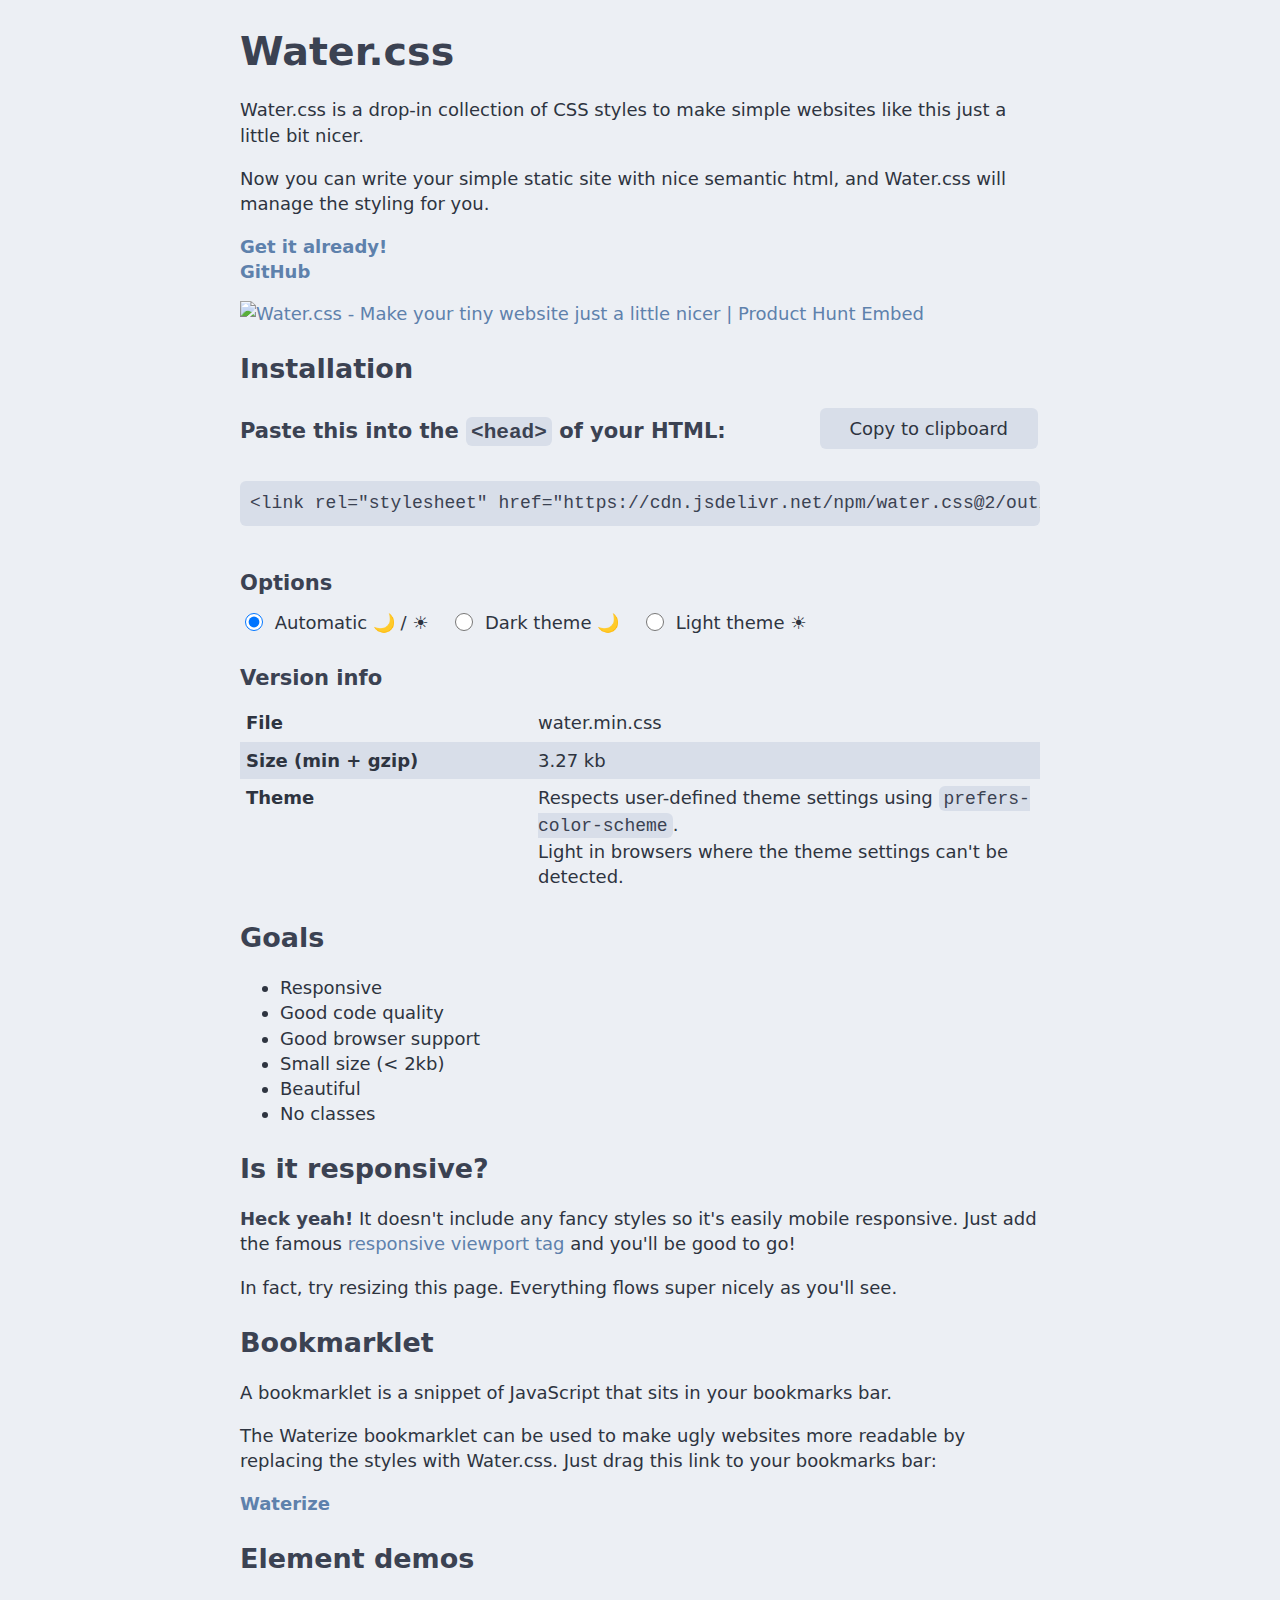
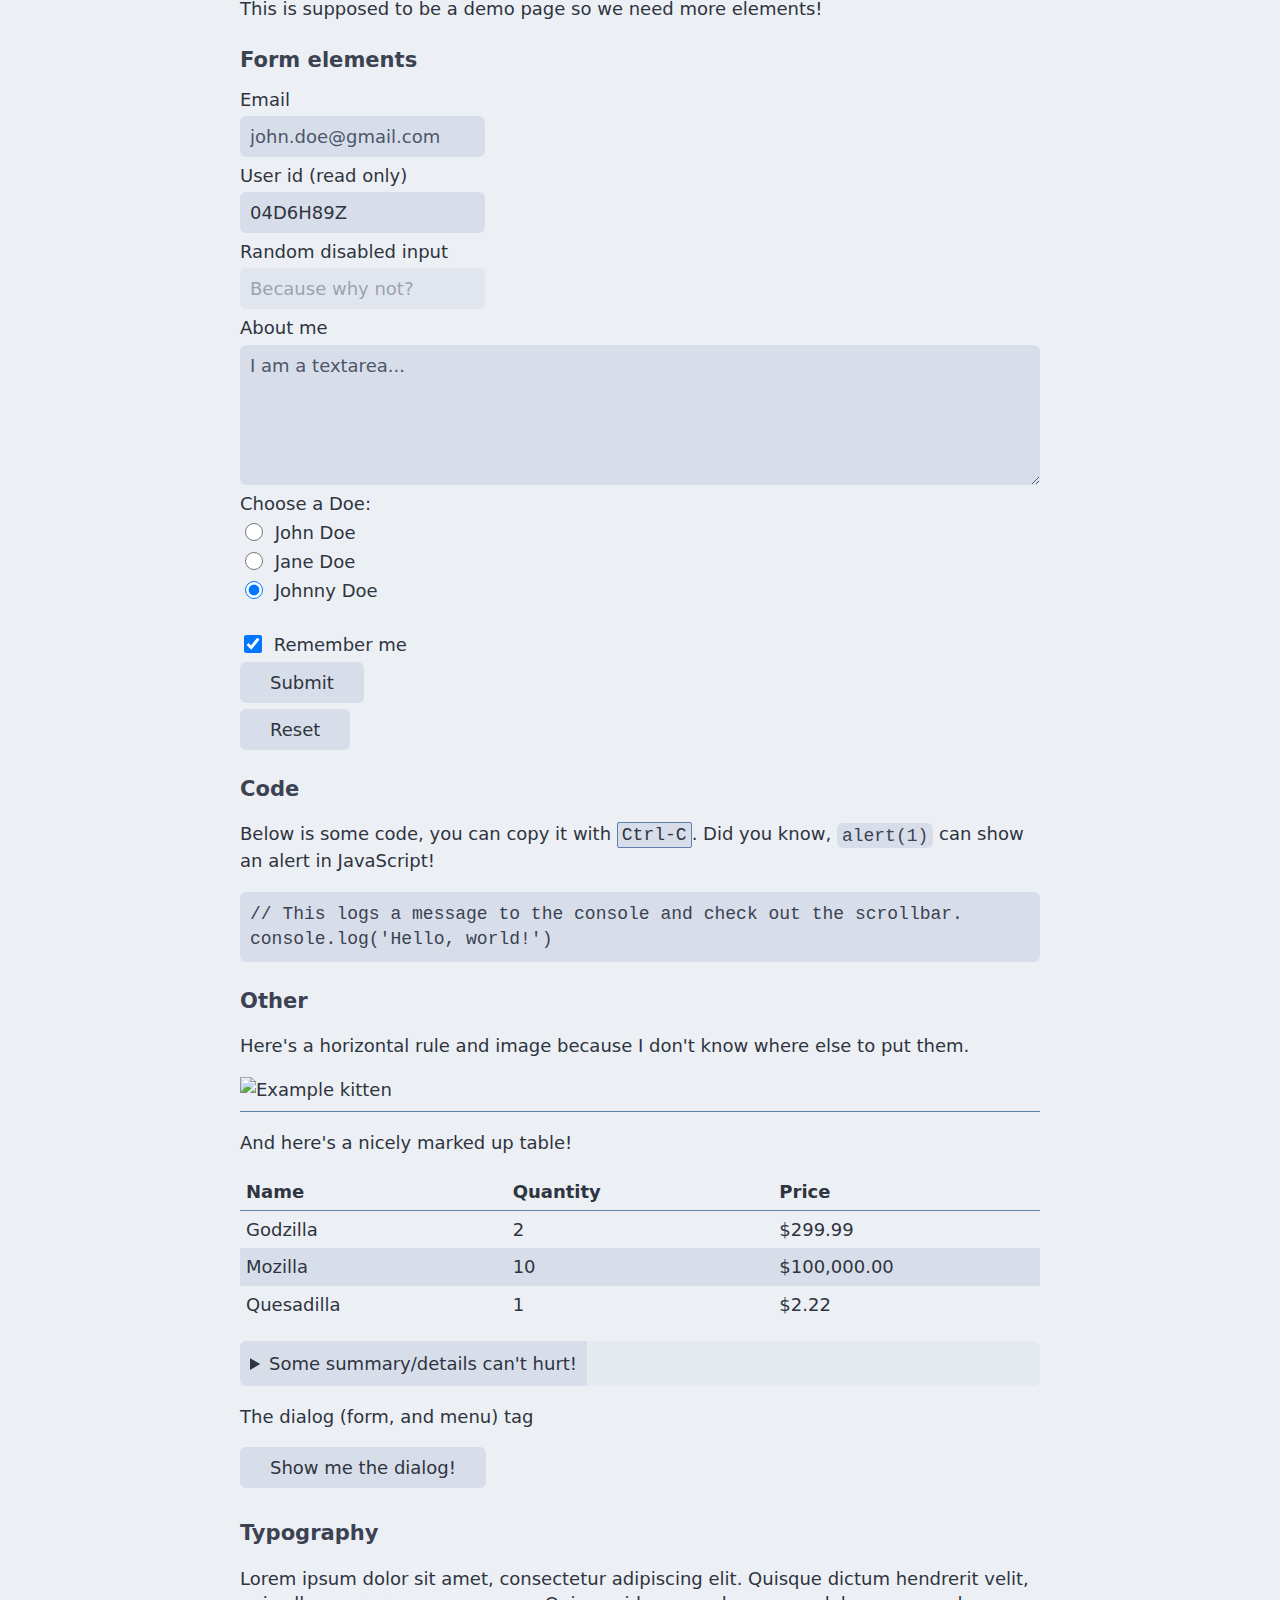
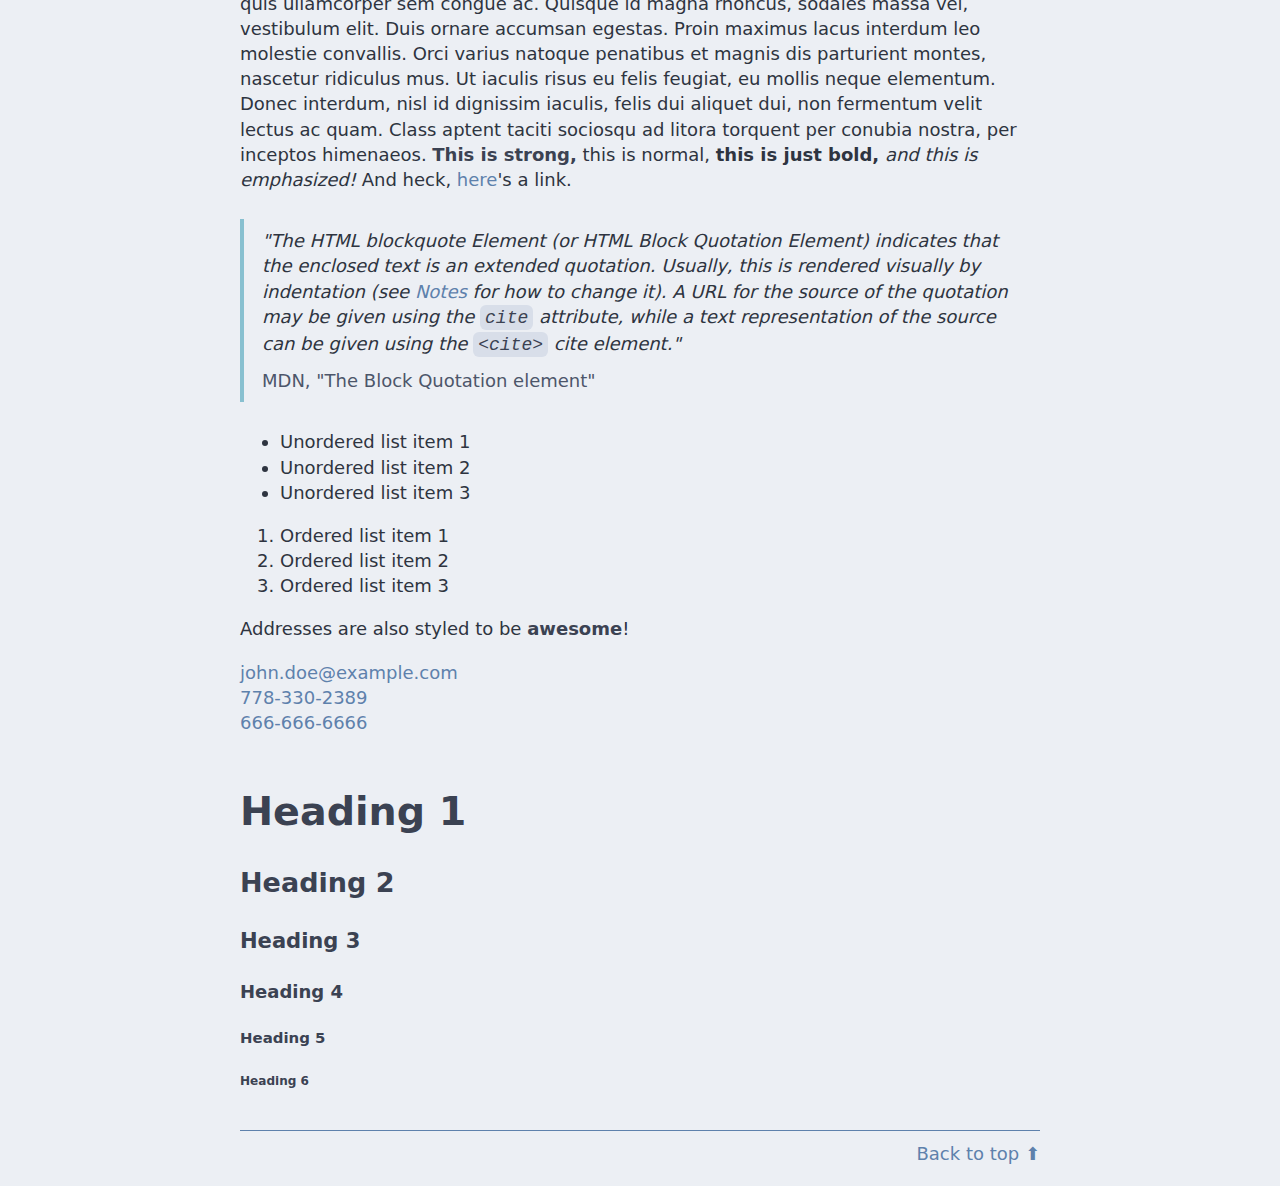
==== out/docs/index.html @ 93ea054d "edit gitignore" ====
<!DOCTYPE html><html lang="en"><head prefix="og: http://ogp.me/ns#"><meta charset="utf-8"><meta name="viewport" content="width=device-width, initial-scale=1.0"><title>Water.css</title><link rel="canonical" href="https://watercss.kognise.dev/"><meta name="description" content="A drop-in collection of CSS styles to make simple websites like this just a little bit nicer."><link rel="apple-touch-icon" sizes="180x180" href="./icons/apple-touch-icon.png"><link rel="icon" id="icon-16" type="image/png" sizes="16x16" href="./icons/favicon-16x16.png"><link rel="icon" id="icon-32" type="image/png" sizes="32x32" href="./icons/favicon-32x32.png"><link rel="manifest" href="./site.webmanifest"><link rel="mask-icon" href="./icons/safari-pinned-tab.svg" color="#5bbad5"><link rel="shortcut icon" id="icon-ico" href="./icons/favicon.ico"><meta name="apple-mobile-web-app-title" content="Water.css"><meta name="application-name" content="Water.css"><meta name="msapplication-TileColor" content="#00aba9"><meta name="msapplication-config" content="./icons/browserconfig.xml"><meta name="theme-color" content="#ffffff"><link rel="preload" as="style" href="./water.css/dark.min.css"><link rel="preload" as="style" href="./water.css/light.min.css"><link rel="stylesheet" id="js-startup-stylesheet" href="./water.css/water.min.css"><link rel="stylesheet" id="js-stylesheet"><link rel="stylesheet" href="style.css"><meta name="twitter:card" content="summary_large_image"><meta property="og:type" content="website"><meta property="og:url" content="https://watercss.kognise.dev/"><meta property="og:title" content="Water.css"><meta property="og:description" content="A drop-in collection of CSS styles to make simple websites like this just a little bit nicer."><meta property="og:image" content="https://raw.githubusercontent.com/kognise/water.css/master/assets/logo.png"><meta property="og:image:width" content="1154"><meta property="og:image:height" content="444"><script type="application/ld+json">{"@context":"http://www.schema.org","@type":"WebSite","name":"Water.css","alternateName":"Water.css","url":"https://watercss.kognise.dev/"}</script><script>window.navigator.clipboard||document.write(' <script src="https://unpkg.com/clipboard-polyfill@2.8.6/dist/clipboard-polyfill.promise.js"> <\/script>');</script><script type="module">
      import faviconSwitcher from 'https://unpkg.com/favicon-mode-switcher@1.0.4/dist/index.min.mjs'
      faviconSwitcher([
        { element: '#icon-ico', href: { dark: './icons/light-favicon.ico' } },
        { element: '#icon-16', href: { dark: './icons/light-favicon-16x16.png' } },
        { element: '#icon-32', href: { dark: './icons/light-favicon-32x32.png' } }
      ])
    </script></head><body> <h1>Water.css</h1> <p> Water.css is a drop-in collection of CSS styles to make simple websites like this just a little bit nicer. </p> <p> Now you can write your simple static site with nice semantic html, and Water.css will manage the styling for you. </p> <div class="row"> <div> <a href="#installation"><b>Get it already!</b></a> <br> <a href="https://github.com/kognise/water.css"><b>GitHub</b></a> </div> <a href="https://www.producthunt.com/posts/water-css?utm_source=badge-featured&utm_medium=badge&utm_souce=badge-water-css" target="_blank" rel="noopener"> <img id="product-hunt" src="https://api.producthunt.com/widgets/embed-image/v1/top-post-badge.svg?post_id=150490&theme=dark&period=daily" alt="Water.css - Make your tiny website just a little nicer | Product Hunt Embed" style="width:250px;height:54px" width="250px" height="54px"> </a> </div> <h2>Installation</h2> <div id="installation"> <header class="row"> <h3 id="link-snippet-headline"> Paste this into the <code>&lt;head&gt;</code> of your HTML: </h3> <button type="button" id="copy-button"> <span id="copy-button-feedback"></span> Copy to clipboard </button> </header> <div id="link-snippet-container"> <pre id="link-snippet-auto"><code>&lt;link rel="stylesheet" href="https://cdn.jsdelivr.net/npm/water.css@2/out/water.css"></code></pre> <pre hidden id="link-snippet-dark"><code>&lt;link rel="stylesheet" href="https://cdn.jsdelivr.net/npm/water.css@2/out/dark.css"></code></pre> <pre hidden id="link-snippet-light"><code>&lt;link rel="stylesheet" href="https://cdn.jsdelivr.net/npm/water.css@2/out/light.css"></code></pre> </div> <h3>Options</h3> <form id="theme-form"> <input type="radio" value="auto" checked name="theme" id="theme-auto"> <label for="theme-auto">Automatic 🌙 / ☀</label> <input type="radio" value="dark" name="theme" id="theme-dark"> <label for="theme-dark">Dark theme 🌙</label> <input type="radio" value="light" name="theme" id="theme-light"> <label for="theme-light">Light theme ☀</label> </form> <table id="version-info"> <caption> <h3>Version info</h3> </caption> <tbody> <tr> <th scope="row">File</th> <td id="table-file-name"></td> </tr> <tr> <th scope="row">Size (min + gzip)</th> <td id="table-file-size"></td> </tr> <tr> <th scope="row">Theme</th> <td id="table-theme"></td> </tr> </tbody> </table> </div> <h2 id="goals">Goals</h2> <ul> <li>Responsive</li> <li>Good code quality</li> <li>Good browser support</li> <li>Small size (&lt; 2kb)</li> <li>Beautiful</li> <li>No classes</li> </ul> <h2 id="responsive">Is it responsive?</h2> <p> <strong>Heck yeah!</strong> It doesn't include any fancy styles so it's easily mobile responsive. Just add the famous <a href="https://www.w3schools.com/css/css_rwd_viewport.asp">responsive viewport tag</a> and you'll be good to go! </p> <p>In fact, try resizing this page. Everything flows super nicely as you'll see.</p> <h2 id="bookmarklet">Bookmarklet</h2> <p> A bookmarklet is a snippet of JavaScript that sits in your bookmarks bar. </p> <p> The Waterize bookmarklet can be used to make ugly websites more readable by replacing the styles with Water.css. Just drag this link to your bookmarks bar: </p> <strong> <a href="javascript:void%20function(){const%20a=a=%3Edocument.querySelectorAll(a),b=(a,b)=%3EObject.assign(document.createElement(a),b);a(%22link[rel=\%22stylesheet\%22],style%22).forEach(a=%3Ea.remove()),a(%22*%22).forEach(a=%3Ea.style=%22%22),document.head.append(b(%22link%22,{rel:%22stylesheet%22,href:%22//cdn.jsdelivr.net/npm/water.css%402/out/water.css%22}),!a(%22meta[name=\%22viewport\%22]%22).length%26%26b(%22meta%22,{name:%22viewport%22,content:%22width=device-width,initial-scale=1.0%22}))}();"> Waterize </a> </strong> <h2 id="demo">Element demos</h2> <p>This is supposed to be a demo page so we need more elements!</p> <h3 id="form-elements">Form elements</h3> <form> <label for="email">Email</label> <input type="email" name="email" id="email" placeholder="john.doe@gmail.com"> <label for="id">User id (read only)</label> <input readonly name="id" id="id" value="04D6H89Z"> <label for="disabled">Random disabled input</label> <input disabled name="disabled" id="disabled" placeholder="Because why not?"> <label for="about">About me</label> <textarea name="about" id="about" placeholder="I am a textarea..."></textarea> <label>Choose a Doe:</label> <div> <input type="radio" id="john" name="drone" value="john" checked> <label for="john">John Doe</label> </div> <div> <input type="radio" id="jane" name="drone" value="jane" checked> <label for="jane">Jane Doe</label> </div> <div> <input type="radio" id="johnny" name="drone" value="johnny" checked> <label for="johnny">Johnny Doe</label> </div> <br> <input type="checkbox" name="remember" id="remember" checked> <label for="remember">Remember me</label> <input type="submit" value="Submit"> <input type="reset" value="Reset"> </form> <h3 id="code">Code</h3> <p> Below is some code, you can copy it with <kbd>Ctrl-C</kbd>. Did you know, <code>alert(1)</code> can show an alert in JavaScript! </p> <pre><code>// This logs a message to the console and check out the scrollbar.<br>console.log('Hello, world!')</code></pre> <h3 id="other">Other</h3> <p>Here's a horizontal rule and image because I don't know where else to put them.</p> <img src="https://placekitten.com/408/287" alt="Example kitten"> <hr> <p>And here's a nicely marked up table!</p> <table> <thead> <tr> <th>Name</th> <th>Quantity</th> <th>Price</th> </tr> </thead> <tbody> <tr> <td>Godzilla</td> <td>2</td> <td>$299.99</td> </tr> <tr> <td>Mozilla</td> <td>10</td> <td>$100,000.00</td> </tr> <tr> <td>Quesadilla</td> <td>1</td> <td>$2.22</td> </tr> </tbody> </table> <details> <summary>Some summary/details can't hurt!</summary> <p>Lorem ipsum dolor sit blah blah.</p> </details> <p>The dialog (form, and menu) tag</p> <div> <button type="button" id="dialog-trigger"> Show me the dialog! </button> <span id="dialog-result"></span> </div> <dialog id="dialog"> <header>This is a sample dialog</header> <form method="dialog"> <p>What is your favorite pet animal?</p> <menu> <button value="feline">Cats</button> <button value="canine">Dogs</button> <button value="other">Others</button> </menu> </form> </dialog> <h3 id="typography">Typography</h3> <p> Lorem ipsum dolor sit amet, consectetur adipiscing elit. Quisque dictum hendrerit velit, quis ullamcorper sem congue ac. Quisque id magna rhoncus, sodales massa vel, vestibulum elit. Duis ornare accumsan egestas. Proin maximus lacus interdum leo molestie convallis. Orci varius natoque penatibus et magnis dis parturient montes, nascetur ridiculus mus. Ut iaculis risus eu felis feugiat, eu mollis neque elementum. Donec interdum, nisl id dignissim iaculis, felis dui aliquet dui, non fermentum velit lectus ac quam. Class aptent taciti sociosqu ad litora torquent per conubia nostra, per inceptos himenaeos. <strong>This is strong,</strong> this is normal, <b>this is just bold,</b> <em>and this is emphasized!</em> And heck, <a href="/">here</a>'s a link. </p> <blockquote cite="https://developer.mozilla.org/en-US/docs/Web/HTML/Element/blockquote"> "The HTML blockquote Element (or HTML Block Quotation Element) indicates that the enclosed text is an extended quotation. Usually, this is rendered visually by indentation (see <a href="https://developer.mozilla.org/en-US/docs/Web/HTML/Element/blockquote#Usage_notes">Notes</a> for how to change it). A URL for the source of the quotation may be given using the <code>cite</code> attribute, while a text representation of the source can be given using the <code>&lt;cite&gt;</code> cite element." <footer> <cite>MDN, "The Block Quotation element"</cite> </footer> </blockquote> <ul> <li>Unordered list item 1</li> <li>Unordered list item 2</li> <li>Unordered list item 3</li> </ul> <ol> <li>Ordered list item 1</li> <li>Ordered list item 2</li> <li>Ordered list item 3</li> </ol> <p>Addresses are also styled to be <strong>awesome</strong>!</p> <address> <a href="mailto:john.doe@example.com">john.doe@example.com</a><br> <a href="tel:778-330-2389">778-330-2389</a><br> <a href="sms:666-666-6666">666-666-6666</a><br> </address> <br> <h1>Heading 1</h1> <h2>Heading 2</h2> <h3>Heading 3</h3> <h4>Heading 4</h4> <h5>Heading 5</h5> <h6>Heading 6</h6> <footer> <a href="#">Back to top ⬆</a> </footer> <script src="script.js" defer></script> </body></html>
---- out/docs/water.css/dark.min.css ----
:root{--background-body:var(--nord0);--background:var(--nord1);--background-alt:var(--nord2);--selection:var(--nord2);--text-main:var(--nord6);--text-bright:var(--nord5);--text-muted:var(--nord4);--links:var(--nord9);--focus:var(--nord7);--border:var(--nord9);--code:var(--nord13);--animation-duration:0.1s;--button-hover:var(--nord2);--scrollbar-thumb:var(--button-hover);--scrollbar-thumb-hover:#545f76;--form-placeholder:var(--nord4);--form-text:var(--nord6);--variable:var(--nord15);--highlight:var(--nord13);--select-arrow:url("data:image/svg+xml;charset=utf-8,%3Csvg xmlns='http://www.w3.org/2000/svg' height='63' width='117' fill='var(--nord4)'%3E%3Cpath d='M115 2c-1-2-4-2-5 0L59 53 7 2a4 4 0 00-5 5l54 54 2 2 3-2 54-54c2-1 2-4 0-5z'/%3E%3C/svg%3E");--nord0:#2e3440;--nord1:#3b4252;--nord2:#434c5e;--nord3:#4c566a;--nord4:#d8dee9;--nord5:#e5e9f0;--nord6:#eceff4;--nord7:#8fbcbb;--nord8:#88c0d0;--nord9:#81a1c1;--nord10:#5e81ac;--nord11:#bf616a;--nord12:#d08770;--nord13:#ebcb8b;--nord14:#a3be8c;--nord15:#b48ead}html{scrollbar-color:#434c5e #2e3440;scrollbar-color:var(--scrollbar-thumb) var(--background-body);scrollbar-width:thin}body{font-family:ui-sans-serif,system-ui,-apple-system,blinkmacsystemfont,Segoe UI,Roboto,Droid Sans,Helvetica Neue,sans-serif;font-family:var(--font-sans);font-size:1.125rem;font-size:var(--font-size-base);line-height:1.4;max-width:800px;margin:20px auto;padding:0 10px;word-wrap:break-word;color:#eceff4;color:var(--text-main);background:#2e3440;background:var(--background-body);text-rendering:optimizeLegibility}button,input,textarea{transition:background-color .1s linear,border-color .1s linear,color .1s linear,box-shadow .1s linear,transform .1s ease;transition:background-color var(--animation-duration) linear,border-color var(--animation-duration) linear,color var(--animation-duration) linear,box-shadow var(--animation-duration) linear,transform var(--animation-duration) ease}:root{--font-serif:ui-serif,"New York",serif;--font-sans:ui-sans-serif,system-ui,-apple-system,blinkmacsystemfont,"Segoe UI","Roboto","Droid Sans","Helvetica Neue",sans-serif;--font-mono:ui-monospace,"SF Mono","Source Code Pro","Cascadia Code","Consolas","Ubuntu Mono","Cousine",monospace;--font-size-base:1.125rem}h1{font-size:2.2em;margin-top:0}h1,h2,h3,h4,h5,h6{margin-bottom:12px;margin-top:24px}h1,h2,h3,h4,h5,h6,strong{color:#e5e9f0;color:var(--text-bright)}b,h1,h2,h3,h4,h5,h6,strong,th{font-weight:600}q:after,q:before{content:none}blockquote,q{border-left:4px solid #8fbcbb;border-left:4px solid var(--focus);margin:1.5em 0;padding:.5em 1em;font-style:italic}blockquote>footer{font-style:normal;border:0}address,blockquote cite{font-style:normal}mark{background-color:#ebcb8b;background-color:var(--highlight);border-radius:2px;padding:0 2px;color:#2e3440;color:var(--nord0)}button,input[type=button],input[type=checkbox],input[type=radio],input[type=range],input[type=reset],input[type=submit],select{cursor:pointer}input:not([type=checkbox]):not([type=radio]),select{display:block}button,input,select,textarea{color:#eceff4;color:var(--form-text);background-color:#3b4252;background-color:var(--background);font-family:inherit;font-size:inherit;margin-right:6px;margin-bottom:6px;padding:10px;border:none;border-radius:6px;outline:none}input[type=color]{min-height:2rem;padding:8px;cursor:pointer}input[type=checkbox],input[type=radio]{height:1em;width:1em}input[type=radio]{border-radius:100%}input{vertical-align:top}label{vertical-align:middle;margin-bottom:4px;display:inline-block}button,input:not([type=checkbox]):not([type=radio]),input[type=range],select,textarea{-webkit-appearance:none}textarea{display:block;margin-right:0;box-sizing:border-box;resize:vertical}textarea:not([cols]){width:100%}textarea:not([rows]){min-height:40px;height:140px}select{background:#3b4252 url("data:image/svg+xml;charset=utf-8,%3Csvg xmlns='http://www.w3.org/2000/svg' height='63' width='117' fill='%23d8dee9'%3E%3Cpath d='M115 2c-1-2-4-2-5 0L59 53 7 2a4 4 0 00-5 5l54 54 2 2 3-2 54-54c2-1 2-4 0-5z'/%3E%3C/svg%3E") calc(100% - 12px) 50%/12px no-repeat;background:var(--background) var(--select-arrow) calc(100% - 12px) 50%/12px no-repeat;padding-right:35px}select::-ms-expand{display:none}select[multiple]{padding-right:10px;background-image:none;overflow-y:auto}button,input[type=button],input[type=reset],input[type=submit]{padding-right:30px;padding-left:30px}button:hover,input[type=button]:hover,input[type=reset]:hover,input[type=submit]:hover{background:#434c5e;background:var(--button-hover)}button:focus,input:focus,select:focus,textarea:focus{box-shadow:0 0 0 2px #8fbcbb;box-shadow:0 0 0 2px var(--focus)}button:active,input[type=button]:active,input[type=checkbox]:active,input[type=radio]:active,input[type=range]:active,input[type=reset]:active,input[type=submit]:active{transform:translateY(2px)}button:disabled,input:disabled,select:disabled,textarea:disabled{cursor:not-allowed;opacity:.5}::-moz-placeholder{color:#d8dee9;color:var(--form-placeholder)}:-ms-input-placeholder{color:#d8dee9;color:var(--form-placeholder)}::-ms-input-placeholder{color:#d8dee9;color:var(--form-placeholder)}::placeholder{color:#d8dee9;color:var(--form-placeholder)}fieldset{border:1px solid #8fbcbb;border:1px solid var(--focus);border-radius:6px;margin:0 0 12px;padding:10px}legend{font-size:.9em;font-weight:600}input[type=range]{margin:10px 0;padding:10px 0;background:transparent}input[type=range]:focus{outline:none}input[type=range]::-webkit-slider-runnable-track{width:100%;height:9.5px;-webkit-transition:.2s;transition:.2s;background:#3b4252;background:var(--background);border-radius:3px}input[type=range]::-webkit-slider-thumb{box-shadow:0 1px 1px #000,0 0 1px #0d0d0d;height:20px;width:20px;border-radius:50%;background:#81a1c1;background:var(--border);-webkit-appearance:none;margin-top:-7px}input[type=range]:focus::-webkit-slider-runnable-track{background:#3b4252;background:var(--background)}input[type=range]::-moz-range-track{width:100%;height:9.5px;-moz-transition:.2s;transition:.2s;background:#3b4252;background:var(--background);border-radius:3px}input[type=range]::-moz-range-thumb{box-shadow:1px 1px 1px #000,0 0 1px #0d0d0d;height:20px;width:20px;border-radius:50%;background:#81a1c1;background:var(--border)}input[type=range]::-ms-track{width:100%;height:9.5px;background:transparent;border-color:transparent;border-width:16px 0;color:transparent}input[type=range]::-ms-fill-lower,input[type=range]::-ms-fill-upper{background:#3b4252;background:var(--background);border:.2px solid #010101;border-radius:3px;box-shadow:1px 1px 1px #000,0 0 1px #0d0d0d}input[type=range]::-ms-thumb{box-shadow:1px 1px 1px #000,0 0 1px #0d0d0d;border:1px solid #000;height:20px;width:20px;border-radius:50%;background:#81a1c1;background:var(--border)}input[type=range]:focus::-ms-fill-lower,input[type=range]:focus::-ms-fill-upper{background:#3b4252;background:var(--background)}a{text-decoration:none;color:#81a1c1;color:var(--links)}a:hover{text-decoration:underline}code,samp,time{background:#3b4252;background:var(--background);color:#ebcb8b;color:var(--code);padding:2.5px 5px;border-radius:6px;font-size:1em}code,pre,samp,time{font-family:ui-monospace,SF Mono,Source Code Pro,Cascadia Code,Consolas,Ubuntu Mono,Cousine,monospace;font-family:var(--font-mono)}pre>code{padding:10px;display:block;overflow-x:auto}var{color:#b48ead;color:var(--variable);font-style:normal}kbd,var{font-family:ui-monospace,SF Mono,Source Code Pro,Cascadia Code,Consolas,Ubuntu Mono,Cousine,monospace;font-family:var(--font-mono)}kbd{background:#3b4252;background:var(--background);border:1px solid #81a1c1;border:1px solid var(--border);border-radius:2px;color:#eceff4;color:var(--text-main);padding:2px 4px}img,video{max-width:100%;height:auto}hr{border:none;border-top:1px solid #81a1c1;border-top:1px solid var(--border)}table{border-collapse:collapse;margin-bottom:10px;width:100%;table-layout:fixed}table caption,td,th{text-align:left}td,th{padding:6px;vertical-align:top;word-wrap:break-word}thead{border-bottom:1px solid #81a1c1;border-bottom:1px solid var(--border)}tfoot{border-top:1px solid #81a1c1;border-top:1px solid var(--border)}tbody tr:nth-child(2n){background-color:#3b4252;background-color:var(--background)}tbody tr:nth-child(2n) button{background-color:#434c5e;background-color:var(--background-alt)}tbody tr:nth-child(2n) button:hover{background-color:#2e3440;background-color:var(--background-body)}::-webkit-scrollbar{height:10px;width:10px}::-webkit-scrollbar-track{background:#3b4252;background:var(--background);border-radius:6px}::-webkit-scrollbar-thumb{background:#434c5e;background:var(--scrollbar-thumb);border-radius:6px}::-webkit-scrollbar-thumb:hover{background:#545f76;background:var(--scrollbar-thumb-hover)}::-moz-selection{background-color:#434c5e;background-color:var(--selection);color:#e5e9f0;color:var(--text-bright)}::selection{background-color:#434c5e;background-color:var(--selection);color:#e5e9f0;color:var(--text-bright)}details{display:flex;flex-direction:column;align-items:flex-start;background-color:#434c5e;background-color:var(--background-alt);padding:10px 10px 0;margin:1em 0;border-radius:6px;overflow:hidden}details[open]{padding:10px}details>:last-child{margin-bottom:0}details[open] summary{margin-bottom:10px}summary{display:list-item;background-color:#3b4252;background-color:var(--background);padding:10px;margin:-10px -10px 0;cursor:pointer;outline:none}summary:focus,summary:hover{text-decoration:underline}details>:not(summary){margin-top:0}summary::-webkit-details-marker{color:#eceff4;color:var(--text-main)}dialog{background-color:#434c5e;background-color:var(--background-alt);color:#eceff4;color:var(--text-main);border-radius:6px;border:#81a1c1;border-color:var(--border);padding:10px 30px}dialog>header:first-child{background-color:#3b4252;background-color:var(--background);border-radius:6px 6px 0 0;margin:-10px -30px 10px;padding:10px;text-align:center}dialog::-webkit-backdrop{background:rgba(0,0,0,.61);-webkit-backdrop-filter:blur(4px);backdrop-filter:blur(4px)}dialog::backdrop{background:rgba(0,0,0,.61);-webkit-backdrop-filter:blur(4px);backdrop-filter:blur(4px)}footer{border-top:1px solid #81a1c1;border-top:1px solid var(--border);padding-top:10px;color:#d8dee9;color:var(--text-muted)}body>footer{margin-top:40px}@media print{body,button,code,details,input,pre,summary,textarea{background-color:#fff}button,input,textarea{border:1px solid #000}body,button,code,footer,h1,h2,h3,h4,h5,h6,input,pre,strong,summary,textarea{color:#000}summary::marker{color:#000}summary::-webkit-details-marker{color:#000}tbody tr:nth-child(2n){background-color:#f2f2f2}a{color:#00f;text-decoration:underline}}
/*# sourceMappingURL=dark.min.css.map */
---- out/docs/water.css/light.min.css ----
:root{--background-body:var(--nord6);--background:var(--nord4);--background-alt:var(--nord5);--selection:var(--nord5);--text-main:var(--nord0);--text-bright:var(--nord1);--text-muted:var(--nord3);--links:var(--nord10);--focus:var(--nord8);--border:var(--nord10);--code:var(--nord1);--animation-duration:0.1s;--button-hover:var(--nord5);--scrollbar-thumb:#dbe1ea;--scrollbar-thumb-hover:#c5cedd;--form-placeholder:var(--nord3);--form-text:var(--nord0);--variable:var(--nord14);--highlight:var(--nord13);--select-arrow:url("data:image/svg+xml;charset=utf-8,%3Csvg xmlns='http://www.w3.org/2000/svg' height='63' width='117' fill='var(--nord3)'%3E%3Cpath d='M115 2c-1-2-4-2-5 0L59 53 7 2a4 4 0 00-5 5l54 54 2 2 3-2 54-54c2-1 2-4 0-5z'/%3E%3C/svg%3E");--nord0:#2e3440;--nord1:#3b4252;--nord2:#434c5e;--nord3:#4c566a;--nord4:#d8dee9;--nord5:#e5e9f0;--nord6:#eceff4;--nord7:#8fbcbb;--nord8:#88c0d0;--nord9:#81a1c1;--nord10:#5e81ac;--nord11:#bf616a;--nord12:#d08770;--nord13:#ebcb8b;--nord14:#a3be8c;--nord15:#b48ead}html{scrollbar-color:#dbe1ea #eceff4;scrollbar-color:var(--scrollbar-thumb) var(--background-body);scrollbar-width:thin}body{font-family:ui-sans-serif,system-ui,-apple-system,blinkmacsystemfont,Segoe UI,Roboto,Droid Sans,Helvetica Neue,sans-serif;font-family:var(--font-sans);font-size:1.125rem;font-size:var(--font-size-base);line-height:1.4;max-width:800px;margin:20px auto;padding:0 10px;word-wrap:break-word;color:#2e3440;color:var(--text-main);background:#eceff4;background:var(--background-body);text-rendering:optimizeLegibility}button,input,textarea{transition:background-color .1s linear,border-color .1s linear,color .1s linear,box-shadow .1s linear,transform .1s ease;transition:background-color var(--animation-duration) linear,border-color var(--animation-duration) linear,color var(--animation-duration) linear,box-shadow var(--animation-duration) linear,transform var(--animation-duration) ease}:root{--font-serif:ui-serif,"New York",serif;--font-sans:ui-sans-serif,system-ui,-apple-system,blinkmacsystemfont,"Segoe UI","Roboto","Droid Sans","Helvetica Neue",sans-serif;--font-mono:ui-monospace,"SF Mono","Source Code Pro","Cascadia Code","Consolas","Ubuntu Mono","Cousine",monospace;--font-size-base:1.125rem}h1{font-size:2.2em;margin-top:0}h1,h2,h3,h4,h5,h6{margin-bottom:12px;margin-top:24px}h1,h2,h3,h4,h5,h6,strong{color:#3b4252;color:var(--text-bright)}b,h1,h2,h3,h4,h5,h6,strong,th{font-weight:600}q:after,q:before{content:none}blockquote,q{border-left:4px solid #88c0d0;border-left:4px solid var(--focus);margin:1.5em 0;padding:.5em 1em;font-style:italic}blockquote>footer{font-style:normal;border:0}address,blockquote cite{font-style:normal}mark{background-color:#ebcb8b;background-color:var(--highlight);border-radius:2px;padding:0 2px;color:#2e3440;color:var(--nord0)}button,input[type=button],input[type=checkbox],input[type=radio],input[type=range],input[type=reset],input[type=submit],select{cursor:pointer}input:not([type=checkbox]):not([type=radio]),select{display:block}button,input,select,textarea{color:#2e3440;color:var(--form-text);background-color:#d8dee9;background-color:var(--background);font-family:inherit;font-size:inherit;margin-right:6px;margin-bottom:6px;padding:10px;border:none;border-radius:6px;outline:none}input[type=color]{min-height:2rem;padding:8px;cursor:pointer}input[type=checkbox],input[type=radio]{height:1em;width:1em}input[type=radio]{border-radius:100%}input{vertical-align:top}label{vertical-align:middle;margin-bottom:4px;display:inline-block}button,input:not([type=checkbox]):not([type=radio]),input[type=range],select,textarea{-webkit-appearance:none}textarea{display:block;margin-right:0;box-sizing:border-box;resize:vertical}textarea:not([cols]){width:100%}textarea:not([rows]){min-height:40px;height:140px}select{background:#d8dee9 url("data:image/svg+xml;charset=utf-8,%3Csvg xmlns='http://www.w3.org/2000/svg' height='63' width='117' fill='%234c566a'%3E%3Cpath d='M115 2c-1-2-4-2-5 0L59 53 7 2a4 4 0 00-5 5l54 54 2 2 3-2 54-54c2-1 2-4 0-5z'/%3E%3C/svg%3E") calc(100% - 12px) 50%/12px no-repeat;background:var(--background) var(--select-arrow) calc(100% - 12px) 50%/12px no-repeat;padding-right:35px}select::-ms-expand{display:none}select[multiple]{padding-right:10px;background-image:none;overflow-y:auto}button,input[type=button],input[type=reset],input[type=submit]{padding-right:30px;padding-left:30px}button:hover,input[type=button]:hover,input[type=reset]:hover,input[type=submit]:hover{background:#e5e9f0;background:var(--button-hover)}button:focus,input:focus,select:focus,textarea:focus{box-shadow:0 0 0 2px #88c0d0;box-shadow:0 0 0 2px var(--focus)}button:active,input[type=button]:active,input[type=checkbox]:active,input[type=radio]:active,input[type=range]:active,input[type=reset]:active,input[type=submit]:active{transform:translateY(2px)}button:disabled,input:disabled,select:disabled,textarea:disabled{cursor:not-allowed;opacity:.5}::-moz-placeholder{color:#4c566a;color:var(--form-placeholder)}:-ms-input-placeholder{color:#4c566a;color:var(--form-placeholder)}::-ms-input-placeholder{color:#4c566a;color:var(--form-placeholder)}::placeholder{color:#4c566a;color:var(--form-placeholder)}fieldset{border:1px solid #88c0d0;border:1px solid var(--focus);border-radius:6px;margin:0 0 12px;padding:10px}legend{font-size:.9em;font-weight:600}input[type=range]{margin:10px 0;padding:10px 0;background:transparent}input[type=range]:focus{outline:none}input[type=range]::-webkit-slider-runnable-track{width:100%;height:9.5px;-webkit-transition:.2s;transition:.2s;background:#d8dee9;background:var(--background);border-radius:3px}input[type=range]::-webkit-slider-thumb{box-shadow:0 1px 1px #000,0 0 1px #0d0d0d;height:20px;width:20px;border-radius:50%;background:#5e81ac;background:var(--border);-webkit-appearance:none;margin-top:-7px}input[type=range]:focus::-webkit-slider-runnable-track{background:#d8dee9;background:var(--background)}input[type=range]::-moz-range-track{width:100%;height:9.5px;-moz-transition:.2s;transition:.2s;background:#d8dee9;background:var(--background);border-radius:3px}input[type=range]::-moz-range-thumb{box-shadow:1px 1px 1px #000,0 0 1px #0d0d0d;height:20px;width:20px;border-radius:50%;background:#5e81ac;background:var(--border)}input[type=range]::-ms-track{width:100%;height:9.5px;background:transparent;border-color:transparent;border-width:16px 0;color:transparent}input[type=range]::-ms-fill-lower,input[type=range]::-ms-fill-upper{background:#d8dee9;background:var(--background);border:.2px solid #010101;border-radius:3px;box-shadow:1px 1px 1px #000,0 0 1px #0d0d0d}input[type=range]::-ms-thumb{box-shadow:1px 1px 1px #000,0 0 1px #0d0d0d;border:1px solid #000;height:20px;width:20px;border-radius:50%;background:#5e81ac;background:var(--border)}input[type=range]:focus::-ms-fill-lower,input[type=range]:focus::-ms-fill-upper{background:#d8dee9;background:var(--background)}a{text-decoration:none;color:#5e81ac;color:var(--links)}a:hover{text-decoration:underline}code,samp,time{background:#d8dee9;background:var(--background);color:#3b4252;color:var(--code);padding:2.5px 5px;border-radius:6px;font-size:1em}code,pre,samp,time{font-family:ui-monospace,SF Mono,Source Code Pro,Cascadia Code,Consolas,Ubuntu Mono,Cousine,monospace;font-family:var(--font-mono)}pre>code{padding:10px;display:block;overflow-x:auto}var{color:#a3be8c;color:var(--variable);font-style:normal}kbd,var{font-family:ui-monospace,SF Mono,Source Code Pro,Cascadia Code,Consolas,Ubuntu Mono,Cousine,monospace;font-family:var(--font-mono)}kbd{background:#d8dee9;background:var(--background);border:1px solid #5e81ac;border:1px solid var(--border);border-radius:2px;color:#2e3440;color:var(--text-main);padding:2px 4px}img,video{max-width:100%;height:auto}hr{border:none;border-top:1px solid #5e81ac;border-top:1px solid var(--border)}table{border-collapse:collapse;margin-bottom:10px;width:100%;table-layout:fixed}table caption,td,th{text-align:left}td,th{padding:6px;vertical-align:top;word-wrap:break-word}thead{border-bottom:1px solid #5e81ac;border-bottom:1px solid var(--border)}tfoot{border-top:1px solid #5e81ac;border-top:1px solid var(--border)}tbody tr:nth-child(2n){background-color:#d8dee9;background-color:var(--background)}tbody tr:nth-child(2n) button{background-color:#e5e9f0;background-color:var(--background-alt)}tbody tr:nth-child(2n) button:hover{background-color:#eceff4;background-color:var(--background-body)}::-webkit-scrollbar{height:10px;width:10px}::-webkit-scrollbar-track{background:#d8dee9;background:var(--background);border-radius:6px}::-webkit-scrollbar-thumb{background:#dbe1ea;background:var(--scrollbar-thumb);border-radius:6px}::-webkit-scrollbar-thumb:hover{background:#c5cedd;background:var(--scrollbar-thumb-hover)}::-moz-selection{background-color:#e5e9f0;background-color:var(--selection);color:#3b4252;color:var(--text-bright)}::selection{background-color:#e5e9f0;background-color:var(--selection);color:#3b4252;color:var(--text-bright)}details{display:flex;flex-direction:column;align-items:flex-start;background-color:#e5e9f0;background-color:var(--background-alt);padding:10px 10px 0;margin:1em 0;border-radius:6px;overflow:hidden}details[open]{padding:10px}details>:last-child{margin-bottom:0}details[open] summary{margin-bottom:10px}summary{display:list-item;background-color:#d8dee9;background-color:var(--background);padding:10px;margin:-10px -10px 0;cursor:pointer;outline:none}summary:focus,summary:hover{text-decoration:underline}details>:not(summary){margin-top:0}summary::-webkit-details-marker{color:#2e3440;color:var(--text-main)}dialog{background-color:#e5e9f0;background-color:var(--background-alt);color:#2e3440;color:var(--text-main);border-radius:6px;border:#5e81ac;border-color:var(--border);padding:10px 30px}dialog>header:first-child{background-color:#d8dee9;background-color:var(--background);border-radius:6px 6px 0 0;margin:-10px -30px 10px;padding:10px;text-align:center}dialog::-webkit-backdrop{background:rgba(0,0,0,.61);-webkit-backdrop-filter:blur(4px);backdrop-filter:blur(4px)}dialog::backdrop{background:rgba(0,0,0,.61);-webkit-backdrop-filter:blur(4px);backdrop-filter:blur(4px)}footer{border-top:1px solid #5e81ac;border-top:1px solid var(--border);padding-top:10px;color:#4c566a;color:var(--text-muted)}body>footer{margin-top:40px}@media print{body,button,code,details,input,pre,summary,textarea{background-color:#fff}button,input,textarea{border:1px solid #000}body,button,code,footer,h1,h2,h3,h4,h5,h6,input,pre,strong,summary,textarea{color:#000}summary::marker{color:#000}summary::-webkit-details-marker{color:#000}tbody tr:nth-child(2n){background-color:#f2f2f2}a{color:#00f;text-decoration:underline}}
/*# sourceMappingURL=light.min.css.map */
---- out/docs/water.css/water.min.css ----
:root{--background-body:var(--nord6);--background:var(--nord4);--background-alt:var(--nord5);--selection:var(--nord5);--text-main:var(--nord0);--text-bright:var(--nord1);--text-muted:var(--nord3);--links:var(--nord10);--focus:var(--nord8);--border:var(--nord10);--code:var(--nord1);--animation-duration:0.1s;--button-hover:var(--nord5);--scrollbar-thumb:#dbe1ea;--scrollbar-thumb-hover:#c5cedd;--form-placeholder:var(--nord3);--form-text:var(--nord0);--variable:var(--nord14);--highlight:var(--nord13);--select-arrow:url("data:image/svg+xml;charset=utf-8,%3Csvg xmlns='http://www.w3.org/2000/svg' height='63' width='117' fill='var(--nord3)'%3E%3Cpath d='M115 2c-1-2-4-2-5 0L59 53 7 2a4 4 0 00-5 5l54 54 2 2 3-2 54-54c2-1 2-4 0-5z'/%3E%3C/svg%3E")}@media (prefers-color-scheme:dark){:root{--background-body:var(--nord0);--background:var(--nord1);--background-alt:var(--nord2);--selection:var(--nord2);--text-main:var(--nord6);--text-bright:var(--nord5);--text-muted:var(--nord4);--links:var(--nord9);--focus:var(--nord7);--border:var(--nord9);--code:var(--nord13);--animation-duration:0.1s;--button-hover:var(--nord2);--scrollbar-thumb:var(--button-hover);--scrollbar-thumb-hover:#0f131a;--form-placeholder:var(--nord4);--form-text:var(--nord6);--variable:var(--nord15);--highlight:var(--nord13);--select-arrow:url("data:image/svg+xml;charset=utf-8,%3Csvg xmlns='http://www.w3.org/2000/svg' height='63' width='117' fill='var(--nord4)'%3E%3Cpath d='M115 2c-1-2-4-2-5 0L59 53 7 2a4 4 0 00-5 5l54 54 2 2 3-2 54-54c2-1 2-4 0-5z'/%3E%3C/svg%3E")}}:root{--nord0:#2e3440;--nord1:#3b4252;--nord2:#434c5e;--nord3:#4c566a;--nord4:#d8dee9;--nord5:#e5e9f0;--nord6:#eceff4;--nord7:#8fbcbb;--nord8:#88c0d0;--nord9:#81a1c1;--nord10:#5e81ac;--nord11:#bf616a;--nord12:#d08770;--nord13:#ebcb8b;--nord14:#a3be8c;--nord15:#b48ead}html{scrollbar-color:#dbe1ea #eceff4;scrollbar-color:var(--scrollbar-thumb) var(--background-body);scrollbar-width:thin}@media (prefers-color-scheme:dark){html{scrollbar-color:#434c5e #2e3440;scrollbar-color:var(--scrollbar-thumb) var(--background-body)}}body{font-family:ui-sans-serif,system-ui,-apple-system,blinkmacsystemfont,Segoe UI,Roboto,Droid Sans,Helvetica Neue,sans-serif;font-family:var(--font-sans);font-size:1.125rem;font-size:var(--font-size-base);line-height:1.4;max-width:800px;margin:20px auto;padding:0 10px;word-wrap:break-word;color:#2e3440;color:var(--text-main);background:#eceff4;background:var(--background-body);text-rendering:optimizeLegibility}@media (prefers-color-scheme:dark){body{background:#2e3440;background:var(--background-body);color:#eceff4;color:var(--text-main)}}button{transition:background-color .1s linear,border-color .1s linear,color .1s linear,box-shadow .1s linear,transform .1s ease;transition:background-color var(--animation-duration) linear,border-color var(--animation-duration) linear,color var(--animation-duration) linear,box-shadow var(--animation-duration) linear,transform var(--animation-duration) ease}@media (prefers-color-scheme:dark){button{transition:background-color .1s linear,border-color .1s linear,color .1s linear,box-shadow .1s linear,transform .1s ease;transition:background-color var(--animation-duration) linear,border-color var(--animation-duration) linear,color var(--animation-duration) linear,box-shadow var(--animation-duration) linear,transform var(--animation-duration) ease}}input{transition:background-color .1s linear,border-color .1s linear,color .1s linear,box-shadow .1s linear,transform .1s ease;transition:background-color var(--animation-duration) linear,border-color var(--animation-duration) linear,color var(--animation-duration) linear,box-shadow var(--animation-duration) linear,transform var(--animation-duration) ease}@media (prefers-color-scheme:dark){input{transition:background-color .1s linear,border-color .1s linear,color .1s linear,box-shadow .1s linear,transform .1s ease;transition:background-color var(--animation-duration) linear,border-color var(--animation-duration) linear,color var(--animation-duration) linear,box-shadow var(--animation-duration) linear,transform var(--animation-duration) ease}}textarea{transition:background-color .1s linear,border-color .1s linear,color .1s linear,box-shadow .1s linear,transform .1s ease;transition:background-color var(--animation-duration) linear,border-color var(--animation-duration) linear,color var(--animation-duration) linear,box-shadow var(--animation-duration) linear,transform var(--animation-duration) ease}@media (prefers-color-scheme:dark){textarea{transition:background-color .1s linear,border-color .1s linear,color .1s linear,box-shadow .1s linear,transform .1s ease;transition:background-color var(--animation-duration) linear,border-color var(--animation-duration) linear,color var(--animation-duration) linear,box-shadow var(--animation-duration) linear,transform var(--animation-duration) ease}}:root{--font-serif:ui-serif,"New York",serif;--font-sans:ui-sans-serif,system-ui,-apple-system,blinkmacsystemfont,"Segoe UI","Roboto","Droid Sans","Helvetica Neue",sans-serif;--font-mono:ui-monospace,"SF Mono","Source Code Pro","Cascadia Code","Consolas","Ubuntu Mono","Cousine",monospace;--font-size-base:1.125rem}h1{font-size:2.2em;margin-top:0}h1,h2,h3,h4,h5,h6{margin-bottom:12px;margin-top:24px}h1{color:#3b4252;color:var(--text-bright)}@media (prefers-color-scheme:dark){h1{color:#e5e9f0;color:var(--text-bright)}}h2{color:#3b4252;color:var(--text-bright)}@media (prefers-color-scheme:dark){h2{color:#e5e9f0;color:var(--text-bright)}}h3{color:#3b4252;color:var(--text-bright)}@media (prefers-color-scheme:dark){h3{color:#e5e9f0;color:var(--text-bright)}}h4{color:#3b4252;color:var(--text-bright)}@media (prefers-color-scheme:dark){h4{color:#e5e9f0;color:var(--text-bright)}}h5{color:#3b4252;color:var(--text-bright)}@media (prefers-color-scheme:dark){h5{color:#e5e9f0;color:var(--text-bright)}}h6{color:#3b4252;color:var(--text-bright)}@media (prefers-color-scheme:dark){h6{color:#e5e9f0;color:var(--text-bright)}}strong{color:#3b4252;color:var(--text-bright)}@media (prefers-color-scheme:dark){strong{color:#e5e9f0;color:var(--text-bright)}}b,h1,h2,h3,h4,h5,h6,strong,th{font-weight:600}q:after,q:before{content:none}blockquote{border-left:4px solid #88c0d0;border-left:4px solid var(--focus);margin:1.5em 0;padding:.5em 1em;font-style:italic}@media (prefers-color-scheme:dark){blockquote{border-left:4px solid #8fbcbb;border-left:4px solid var(--focus)}}q{border-left:4px solid #88c0d0;border-left:4px solid var(--focus);margin:1.5em 0;padding:.5em 1em;font-style:italic}@media (prefers-color-scheme:dark){q{border-left:4px solid #8fbcbb;border-left:4px solid var(--focus)}}blockquote>footer{font-style:normal;border:0}address,blockquote cite{font-style:normal}mark{background-color:undefined;background-color:var(--highlight);border-radius:2px;padding:0 2px;color:#2e3440;color:var(--nord0)}@media (prefers-color-scheme:dark){mark{background-color:undefined;background-color:var(--highlight)}}button,input[type=button],input[type=checkbox],input[type=radio],input[type=range],input[type=reset],input[type=submit],select{cursor:pointer}input:not([type=checkbox]):not([type=radio]),select{display:block}input{color:#2e3440;color:var(--form-text);background-color:#d8dee9;background-color:var(--background);font-family:inherit;font-size:inherit;margin-right:6px;margin-bottom:6px;padding:10px;border:none;border-radius:6px;outline:none}@media (prefers-color-scheme:dark){input{background-color:#3b4252;background-color:var(--background);color:#eceff4;color:var(--form-text)}}button{color:#2e3440;color:var(--form-text);background-color:#d8dee9;background-color:var(--background);font-family:inherit;font-size:inherit;margin-right:6px;margin-bottom:6px;padding:10px;border:none;border-radius:6px;outline:none}@media (prefers-color-scheme:dark){button{background-color:#3b4252;background-color:var(--background);color:#eceff4;color:var(--form-text)}}textarea{color:#2e3440;color:var(--form-text);background-color:#d8dee9;background-color:var(--background);font-family:inherit;font-size:inherit;margin-right:6px;margin-bottom:6px;padding:10px;border:none;border-radius:6px;outline:none}@media (prefers-color-scheme:dark){textarea{background-color:#3b4252;background-color:var(--background);color:#eceff4;color:var(--form-text)}}select{color:#2e3440;color:var(--form-text);background-color:#d8dee9;background-color:var(--background);font-family:inherit;font-size:inherit;margin-right:6px;margin-bottom:6px;padding:10px;border:none;border-radius:6px;outline:none}@media (prefers-color-scheme:dark){select{background-color:#3b4252;background-color:var(--background);color:#eceff4;color:var(--form-text)}}input[type=color]{min-height:2rem;padding:8px;cursor:pointer}input[type=checkbox],input[type=radio]{height:1em;width:1em}input[type=radio]{border-radius:100%}input{vertical-align:top}label{vertical-align:middle;margin-bottom:4px;display:inline-block}button,input:not([type=checkbox]):not([type=radio]),input[type=range],select,textarea{-webkit-appearance:none}textarea{display:block;margin-right:0;box-sizing:border-box;resize:vertical}textarea:not([cols]){width:100%}textarea:not([rows]){min-height:40px;height:140px}select{background:undefined;background:var(--background) var(--select-arrow) calc(100% - 12px) 50%/12px no-repeat;padding-right:35px}@media (prefers-color-scheme:dark){select{background:undefined;background:var(--background) var(--select-arrow) calc(100% - 12px) 50%/12px no-repeat}}select::-ms-expand{display:none}select[multiple]{padding-right:10px;background-image:none;overflow-y:auto}button,input[type=button],input[type=reset],input[type=submit]{padding-right:30px;padding-left:30px}button:hover{background:#e5e9f0;background:var(--button-hover)}@media (prefers-color-scheme:dark){button:hover{background:#434c5e;background:var(--button-hover)}}input[type=submit]:hover{background:#e5e9f0;background:var(--button-hover)}@media (prefers-color-scheme:dark){input[type=submit]:hover{background:#434c5e;background:var(--button-hover)}}input[type=reset]:hover{background:#e5e9f0;background:var(--button-hover)}@media (prefers-color-scheme:dark){input[type=reset]:hover{background:#434c5e;background:var(--button-hover)}}input[type=button]:hover{background:#e5e9f0;background:var(--button-hover)}@media (prefers-color-scheme:dark){input[type=button]:hover{background:#434c5e;background:var(--button-hover)}}input:focus{box-shadow:0 0 0 2px #88c0d0;box-shadow:0 0 0 2px var(--focus)}@media (prefers-color-scheme:dark){input:focus{box-shadow:0 0 0 2px #8fbcbb;box-shadow:0 0 0 2px var(--focus)}}select:focus{box-shadow:0 0 0 2px #88c0d0;box-shadow:0 0 0 2px var(--focus)}@media (prefers-color-scheme:dark){select:focus{box-shadow:0 0 0 2px #8fbcbb;box-shadow:0 0 0 2px var(--focus)}}button:focus{box-shadow:0 0 0 2px #88c0d0;box-shadow:0 0 0 2px var(--focus)}@media (prefers-color-scheme:dark){button:focus{box-shadow:0 0 0 2px #8fbcbb;box-shadow:0 0 0 2px var(--focus)}}textarea:focus{box-shadow:0 0 0 2px #88c0d0;box-shadow:0 0 0 2px var(--focus)}@media (prefers-color-scheme:dark){textarea:focus{box-shadow:0 0 0 2px #8fbcbb;box-shadow:0 0 0 2px var(--focus)}}button:active,input[type=button]:active,input[type=checkbox]:active,input[type=radio]:active,input[type=range]:active,input[type=reset]:active,input[type=submit]:active{transform:translateY(2px)}button:disabled,input:disabled,select:disabled,textarea:disabled{cursor:not-allowed;opacity:.5}::-moz-placeholder{color:#4c566a;color:var(--form-placeholder)}:-ms-input-placeholder{color:#4c566a;color:var(--form-placeholder)}::-ms-input-placeholder{color:#4c566a;color:var(--form-placeholder)}::placeholder{color:#4c566a;color:var(--form-placeholder)}@media (prefers-color-scheme:dark){::-moz-placeholder{color:#d8dee9;color:var(--form-placeholder)}:-ms-input-placeholder{color:#d8dee9;color:var(--form-placeholder)}::-ms-input-placeholder{color:#d8dee9;color:var(--form-placeholder)}::placeholder{color:#d8dee9;color:var(--form-placeholder)}}fieldset{border:1px solid #88c0d0;border:1px solid var(--focus);border-radius:6px;margin:0 0 12px;padding:10px}@media (prefers-color-scheme:dark){fieldset{border:1px solid #8fbcbb;border:1px solid var(--focus)}}legend{font-size:.9em;font-weight:600}input[type=range]{margin:10px 0;padding:10px 0;background:transparent}input[type=range]:focus{outline:none}input[type=range]::-webkit-slider-runnable-track{width:100%;height:9.5px;-webkit-transition:.2s;transition:.2s;background:#d8dee9;background:var(--background);border-radius:3px}@media (prefers-color-scheme:dark){input[type=range]::-webkit-slider-runnable-track{background:#3b4252;background:var(--background)}}input[type=range]::-webkit-slider-thumb{box-shadow:0 1px 1px #000,0 0 1px #0d0d0d;height:20px;width:20px;border-radius:50%;background:#5e81ac;background:var(--border);-webkit-appearance:none;margin-top:-7px}@media (prefers-color-scheme:dark){input[type=range]::-webkit-slider-thumb{background:#81a1c1;background:var(--border)}}input[type=range]:focus::-webkit-slider-runnable-track{background:#d8dee9;background:var(--background)}@media (prefers-color-scheme:dark){input[type=range]:focus::-webkit-slider-runnable-track{background:#3b4252;background:var(--background)}}input[type=range]::-moz-range-track{width:100%;height:9.5px;-moz-transition:.2s;transition:.2s;background:#d8dee9;background:var(--background);border-radius:3px}@media (prefers-color-scheme:dark){input[type=range]::-moz-range-track{background:#3b4252;background:var(--background)}}input[type=range]::-moz-range-thumb{box-shadow:1px 1px 1px #000,0 0 1px #0d0d0d;height:20px;width:20px;border-radius:50%;background:#5e81ac;background:var(--border)}@media (prefers-color-scheme:dark){input[type=range]::-moz-range-thumb{background:#81a1c1;background:var(--border)}}input[type=range]::-ms-track{width:100%;height:9.5px;background:transparent;border-color:transparent;border-width:16px 0;color:transparent}input[type=range]::-ms-fill-lower{background:#d8dee9;background:var(--background);border:.2px solid #010101;border-radius:3px;box-shadow:1px 1px 1px #000,0 0 1px #0d0d0d}@media (prefers-color-scheme:dark){input[type=range]::-ms-fill-lower{background:#3b4252;background:var(--background)}}input[type=range]::-ms-fill-upper{background:#d8dee9;background:var(--background);border:.2px solid #010101;border-radius:3px;box-shadow:1px 1px 1px #000,0 0 1px #0d0d0d}@media (prefers-color-scheme:dark){input[type=range]::-ms-fill-upper{background:#3b4252;background:var(--background)}}input[type=range]::-ms-thumb{box-shadow:1px 1px 1px #000,0 0 1px #0d0d0d;border:1px solid #000;height:20px;width:20px;border-radius:50%;background:#5e81ac;background:var(--border)}@media (prefers-color-scheme:dark){input[type=range]::-ms-thumb{background:#81a1c1;background:var(--border)}}input[type=range]:focus::-ms-fill-lower{background:#d8dee9;background:var(--background)}@media (prefers-color-scheme:dark){input[type=range]:focus::-ms-fill-lower{background:#3b4252;background:var(--background)}}input[type=range]:focus::-ms-fill-upper{background:#d8dee9;background:var(--background)}@media (prefers-color-scheme:dark){input[type=range]:focus::-ms-fill-upper{background:#3b4252;background:var(--background)}}a{text-decoration:none;color:#5e81ac;color:var(--links)}@media (prefers-color-scheme:dark){a{color:#81a1c1;color:var(--links)}}a:hover{text-decoration:underline}code{background:#d8dee9;background:var(--background);color:#3b4252;color:var(--code);padding:2.5px 5px;border-radius:6px;font-size:1em;font-family:ui-monospace,SF Mono,Source Code Pro,Cascadia Code,Consolas,Ubuntu Mono,Cousine,monospace;font-family:var(--font-mono)}@media (prefers-color-scheme:dark){code{color:#ebcb8b;color:var(--code);background:#3b4252;background:var(--background)}}samp{background:#d8dee9;background:var(--background);color:#3b4252;color:var(--code);padding:2.5px 5px;border-radius:6px;font-size:1em;font-family:ui-monospace,SF Mono,Source Code Pro,Cascadia Code,Consolas,Ubuntu Mono,Cousine,monospace;font-family:var(--font-mono)}@media (prefers-color-scheme:dark){samp{color:#ebcb8b;color:var(--code);background:#3b4252;background:var(--background)}}time{background:#d8dee9;background:var(--background);color:#3b4252;color:var(--code);padding:2.5px 5px;border-radius:6px;font-size:1em;font-family:ui-monospace,SF Mono,Source Code Pro,Cascadia Code,Consolas,Ubuntu Mono,Cousine,monospace;font-family:var(--font-mono)}@media (prefers-color-scheme:dark){time{color:#ebcb8b;color:var(--code);background:#3b4252;background:var(--background)}}pre{font-family:ui-monospace,SF Mono,Source Code Pro,Cascadia Code,Consolas,Ubuntu Mono,Cousine,monospace;font-family:var(--font-mono)}pre>code{padding:10px;display:block;overflow-x:auto}var{color:#a3be8c;color:var(--variable);font-style:normal;font-family:ui-monospace,SF Mono,Source Code Pro,Cascadia Code,Consolas,Ubuntu Mono,Cousine,monospace;font-family:var(--font-mono)}@media (prefers-color-scheme:dark){var{color:#b48ead;color:var(--variable)}}kbd{background:#d8dee9;background:var(--background);border:1px solid #5e81ac;border:1px solid var(--border);border-radius:2px;color:#2e3440;color:var(--text-main);padding:2px 4px;font-family:ui-monospace,SF Mono,Source Code Pro,Cascadia Code,Consolas,Ubuntu Mono,Cousine,monospace;font-family:var(--font-mono)}@media (prefers-color-scheme:dark){kbd{color:#eceff4;color:var(--text-main);border:1px solid #81a1c1;border:1px solid var(--border);background:#3b4252;background:var(--background)}}img,video{max-width:100%;height:auto}hr{border:none;border-top:1px solid #5e81ac;border-top:1px solid var(--border)}@media (prefers-color-scheme:dark){hr{border-top:1px solid #81a1c1;border-top:1px solid var(--border)}}table{border-collapse:collapse;margin-bottom:10px;width:100%;table-layout:fixed}table caption,td,th{text-align:left}td,th{padding:6px;vertical-align:top;word-wrap:break-word}thead{border-bottom:1px solid #5e81ac;border-bottom:1px solid var(--border)}@media (prefers-color-scheme:dark){thead{border-bottom:1px solid #81a1c1;border-bottom:1px solid var(--border)}}tfoot{border-top:1px solid #5e81ac;border-top:1px solid var(--border)}@media (prefers-color-scheme:dark){tfoot{border-top:1px solid #81a1c1;border-top:1px solid var(--border)}}tbody tr:nth-child(2n){background-color:#d8dee9;background-color:var(--background)}@media (prefers-color-scheme:dark){tbody tr:nth-child(2n){background-color:#3b4252;background-color:var(--background)}}tbody tr:nth-child(2n) button{background-color:#e5e9f0;background-color:var(--background-alt)}@media (prefers-color-scheme:dark){tbody tr:nth-child(2n) button{background-color:#434c5e;background-color:var(--background-alt)}}tbody tr:nth-child(2n) button:hover{background-color:#eceff4;background-color:var(--background-body)}@media (prefers-color-scheme:dark){tbody tr:nth-child(2n) button:hover{background-color:#2e3440;background-color:var(--background-body)}}::-webkit-scrollbar{height:10px;width:10px}::-webkit-scrollbar-track{background:#d8dee9;background:var(--background);border-radius:6px}@media (prefers-color-scheme:dark){::-webkit-scrollbar-track{background:#3b4252;background:var(--background)}}::-webkit-scrollbar-thumb{background:#dbe1ea;background:var(--scrollbar-thumb);border-radius:6px}@media (prefers-color-scheme:dark){::-webkit-scrollbar-thumb{background:#434c5e;background:var(--scrollbar-thumb)}}::-webkit-scrollbar-thumb:hover{background:#c5cedd;background:var(--scrollbar-thumb-hover)}@media (prefers-color-scheme:dark){::-webkit-scrollbar-thumb:hover{background:#0f131a;background:var(--scrollbar-thumb-hover)}}::-moz-selection{background-color:#e5e9f0;background-color:var(--selection);color:#3b4252;color:var(--text-bright)}::selection{background-color:#e5e9f0;background-color:var(--selection);color:#3b4252;color:var(--text-bright)}@media (prefers-color-scheme:dark){::-moz-selection{color:#e5e9f0;color:var(--text-bright)}::selection{color:#e5e9f0;color:var(--text-bright)}}@media (prefers-color-scheme:dark){::-moz-selection{background-color:#434c5e;background-color:var(--selection)}::selection{background-color:#434c5e;background-color:var(--selection)}}details{display:flex;flex-direction:column;align-items:flex-start;background-color:#e5e9f0;background-color:var(--background-alt);padding:10px 10px 0;margin:1em 0;border-radius:6px;overflow:hidden}@media (prefers-color-scheme:dark){details{background-color:#434c5e;background-color:var(--background-alt)}}details[open]{padding:10px}details>:last-child{margin-bottom:0}details[open] summary{margin-bottom:10px}summary{display:list-item;background-color:#d8dee9;background-color:var(--background);padding:10px;margin:-10px -10px 0;cursor:pointer;outline:none}@media (prefers-color-scheme:dark){summary{background-color:#3b4252;background-color:var(--background)}}summary:focus,summary:hover{text-decoration:underline}details>:not(summary){margin-top:0}summary::-webkit-details-marker{color:#2e3440;color:var(--text-main)}@media (prefers-color-scheme:dark){summary::-webkit-details-marker{color:#eceff4;color:var(--text-main)}}dialog{background-color:#e5e9f0;background-color:var(--background-alt);color:#2e3440;color:var(--text-main);border-radius:6px;border:#5e81ac;border-color:var(--border);padding:10px 30px}@media (prefers-color-scheme:dark){dialog{border-color:#81a1c1;border-color:var(--border);color:#eceff4;color:var(--text-main);background-color:#434c5e;background-color:var(--background-alt)}}dialog>header:first-child{background-color:#d8dee9;background-color:var(--background);border-radius:6px 6px 0 0;margin:-10px -30px 10px;padding:10px;text-align:center}@media (prefers-color-scheme:dark){dialog>header:first-child{background-color:#3b4252;background-color:var(--background)}}dialog::-webkit-backdrop{background:rgba(0,0,0,.61);-webkit-backdrop-filter:blur(4px);backdrop-filter:blur(4px)}dialog::backdrop{background:rgba(0,0,0,.61);-webkit-backdrop-filter:blur(4px);backdrop-filter:blur(4px)}footer{border-top:1px solid #5e81ac;border-top:1px solid var(--border);padding-top:10px;color:#4c566a;color:var(--text-muted)}@media (prefers-color-scheme:dark){footer{color:#d8dee9;color:var(--text-muted);border-top:1px solid #81a1c1;border-top:1px solid var(--border)}}body>footer{margin-top:40px}@media print{body,button,code,details,input,pre,summary,textarea{background-color:#fff}button,input,textarea{border:1px solid #000}body,button,code,footer,h1,h2,h3,h4,h5,h6,input,pre,strong,summary,textarea{color:#000}summary::marker{color:#000}summary::-webkit-details-marker{color:#000}tbody tr:nth-child(2n){background-color:#f2f2f2}a{color:#00f;text-decoration:underline}}
/*# sourceMappingURL=water.min.css.map */
---- out/docs/style.css ----
html{scroll-behavior:smooth}#product-hunt{margin-top:1rem}#link-snippet-headline{margin:1rem 2.5rem 1rem 0}#copy-button{position:relative;margin-right:2px;overflow:visible}#copy-button-feedback{position:absolute;left:-2rem;display:inline-block;transform:scale(1.3)}#link-snippet-container{overflow:hidden;display:grid;display:-ms-grid;-ms-grid-columns:1fr}#link-snippet-container>pre{overflow:auto;grid-column:1;grid-row:1;transition:transform .22s cubic-bezier(.175,.885,.32,1) .22s}#link-snippet-container>pre[hidden]{display:block;visibility:hidden;transform:scale(0);transition:transform .22s cubic-bezier(.175,.885,.32,1),visibility 0ms .22s}#theme-form>label:not(:last-of-type){margin-right:1rem}#version-info th{width:35%}body>footer{text-align:right}.row{display:flex;flex-wrap:wrap;align-items:center;justify-content:space-between}
/*# sourceMappingURL=style.css.map */
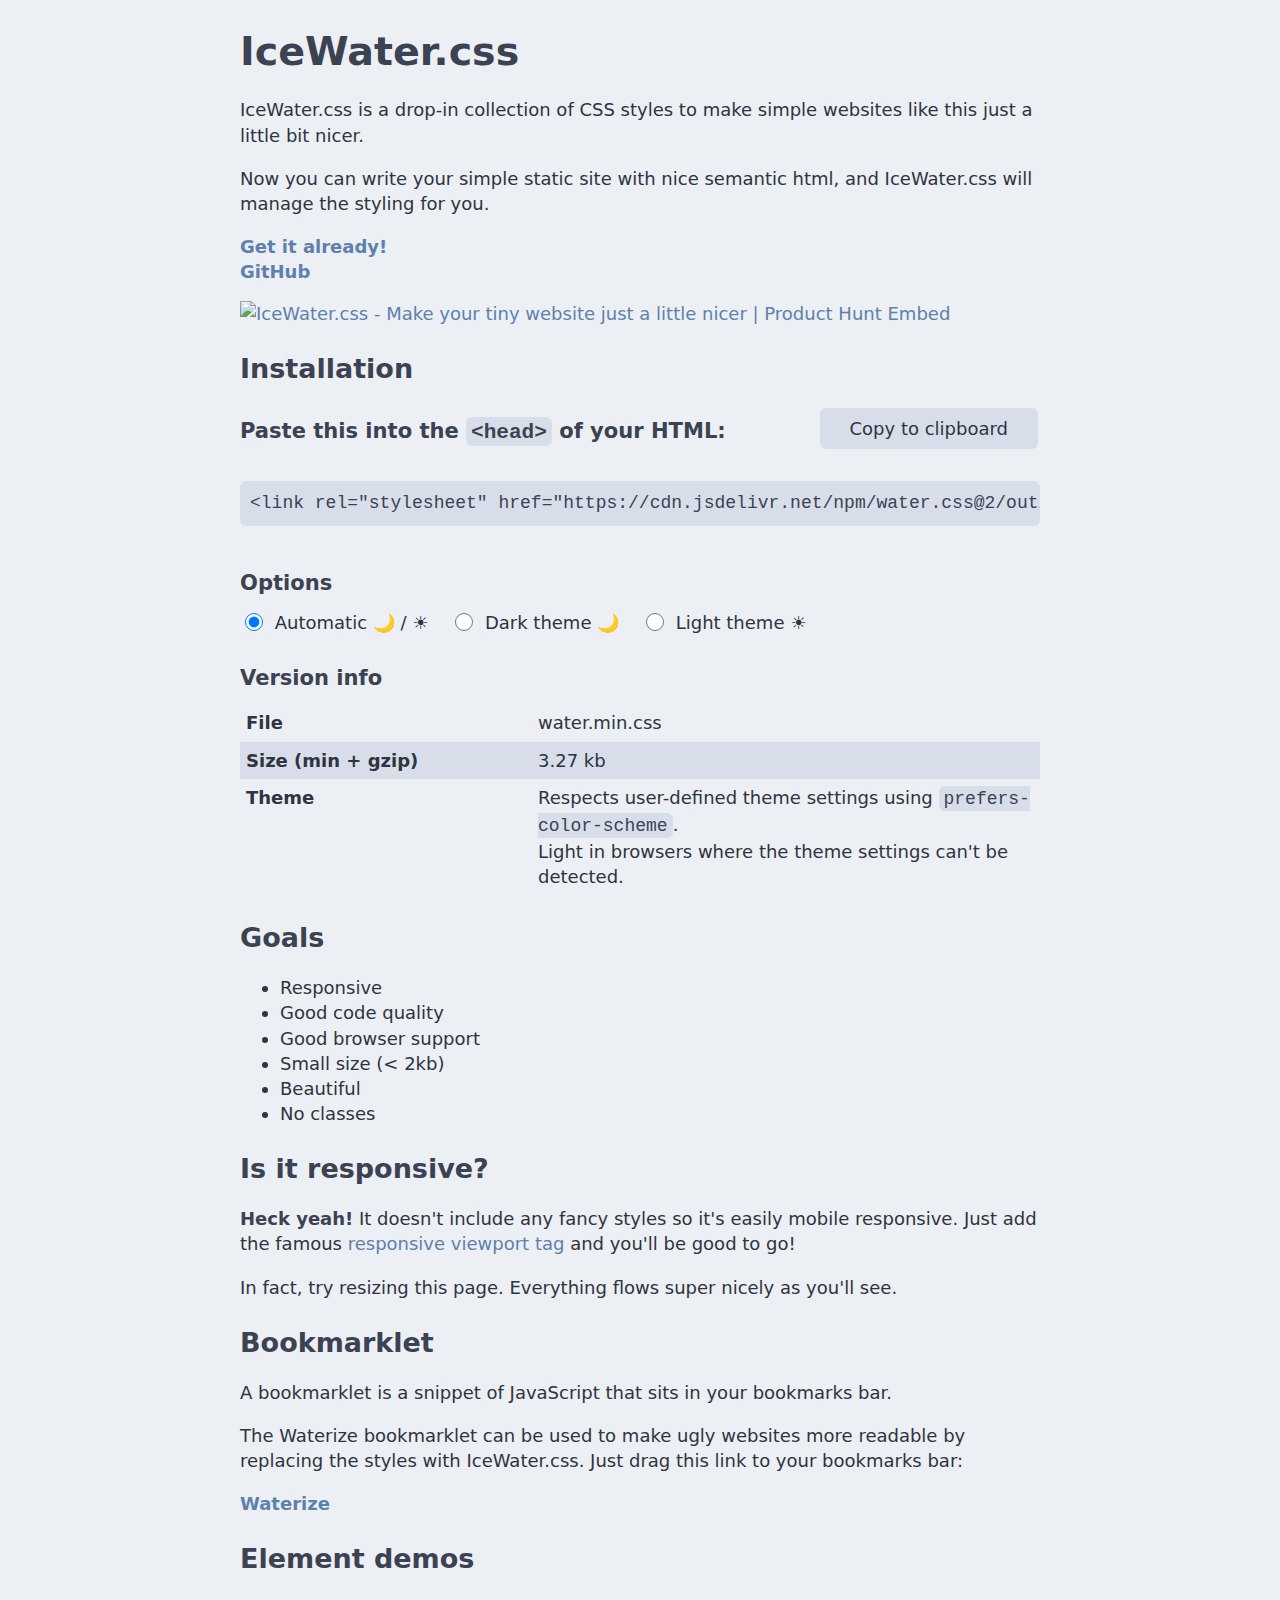
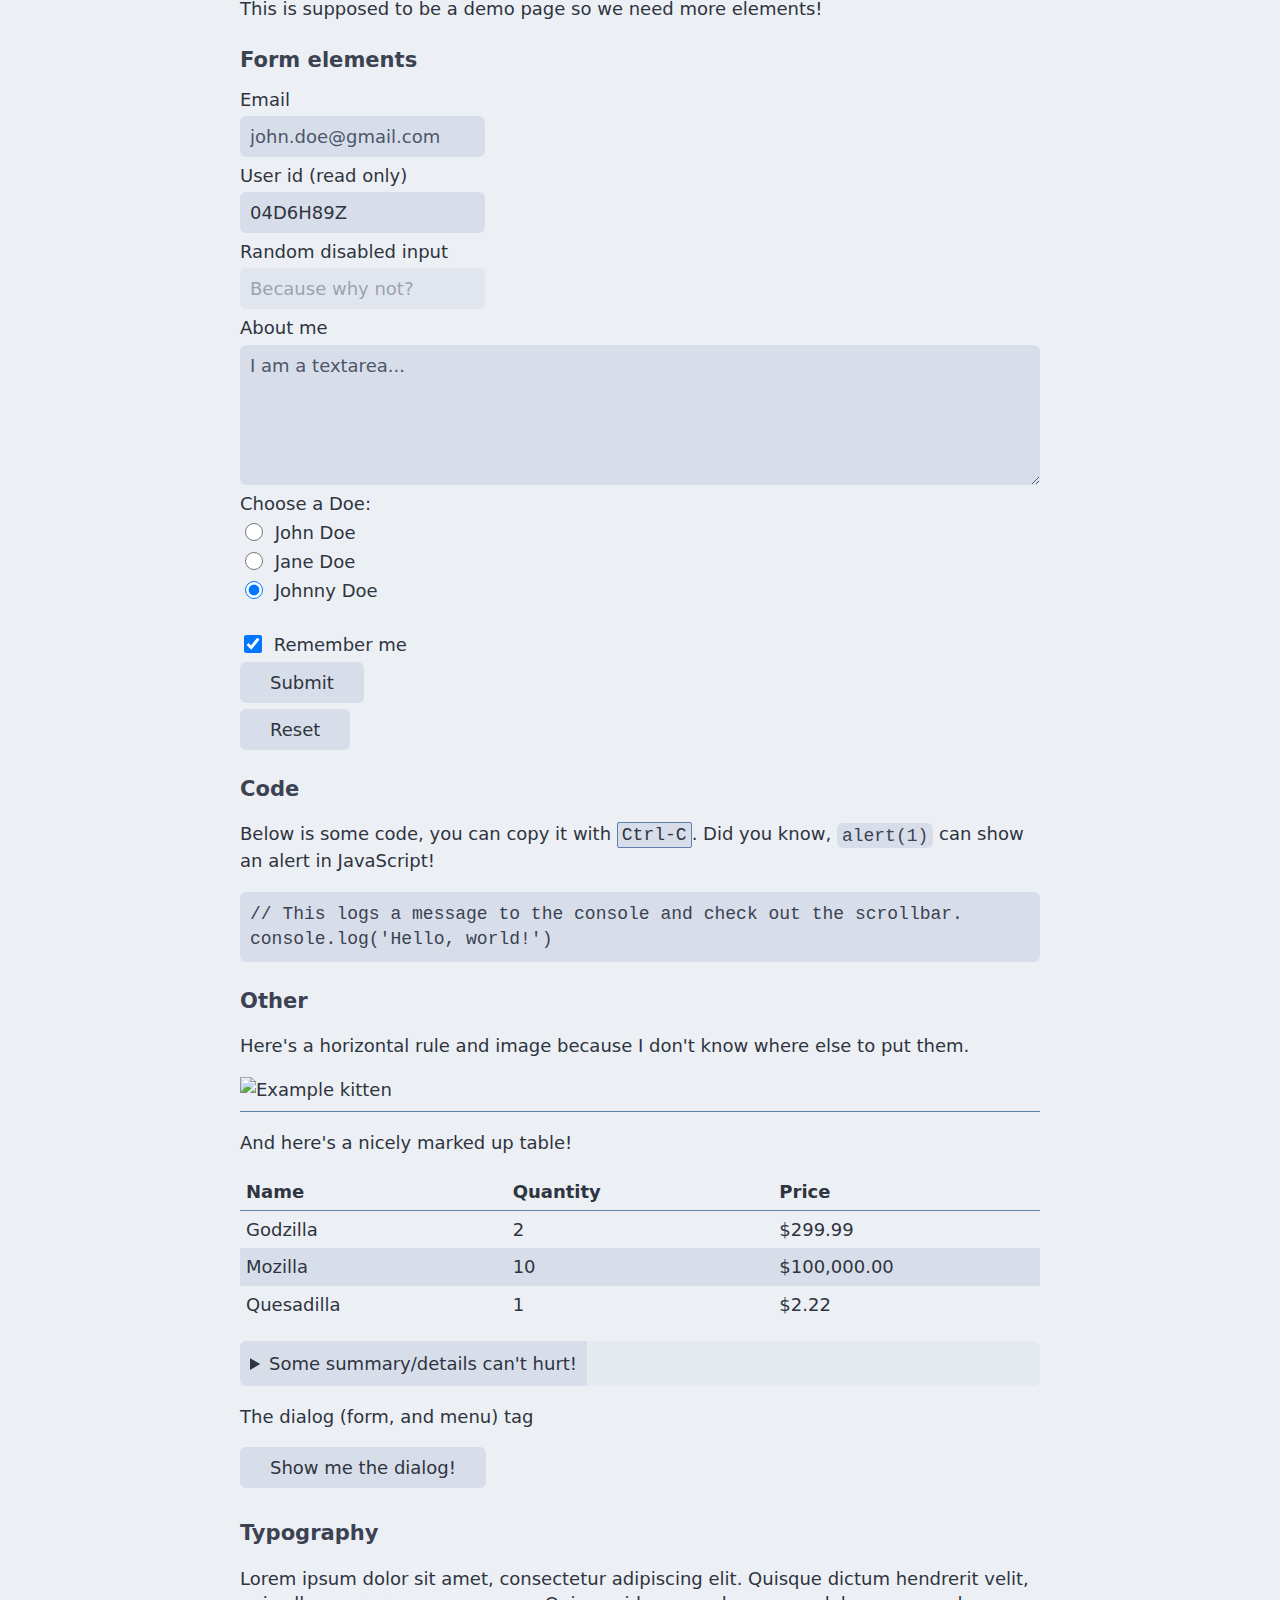
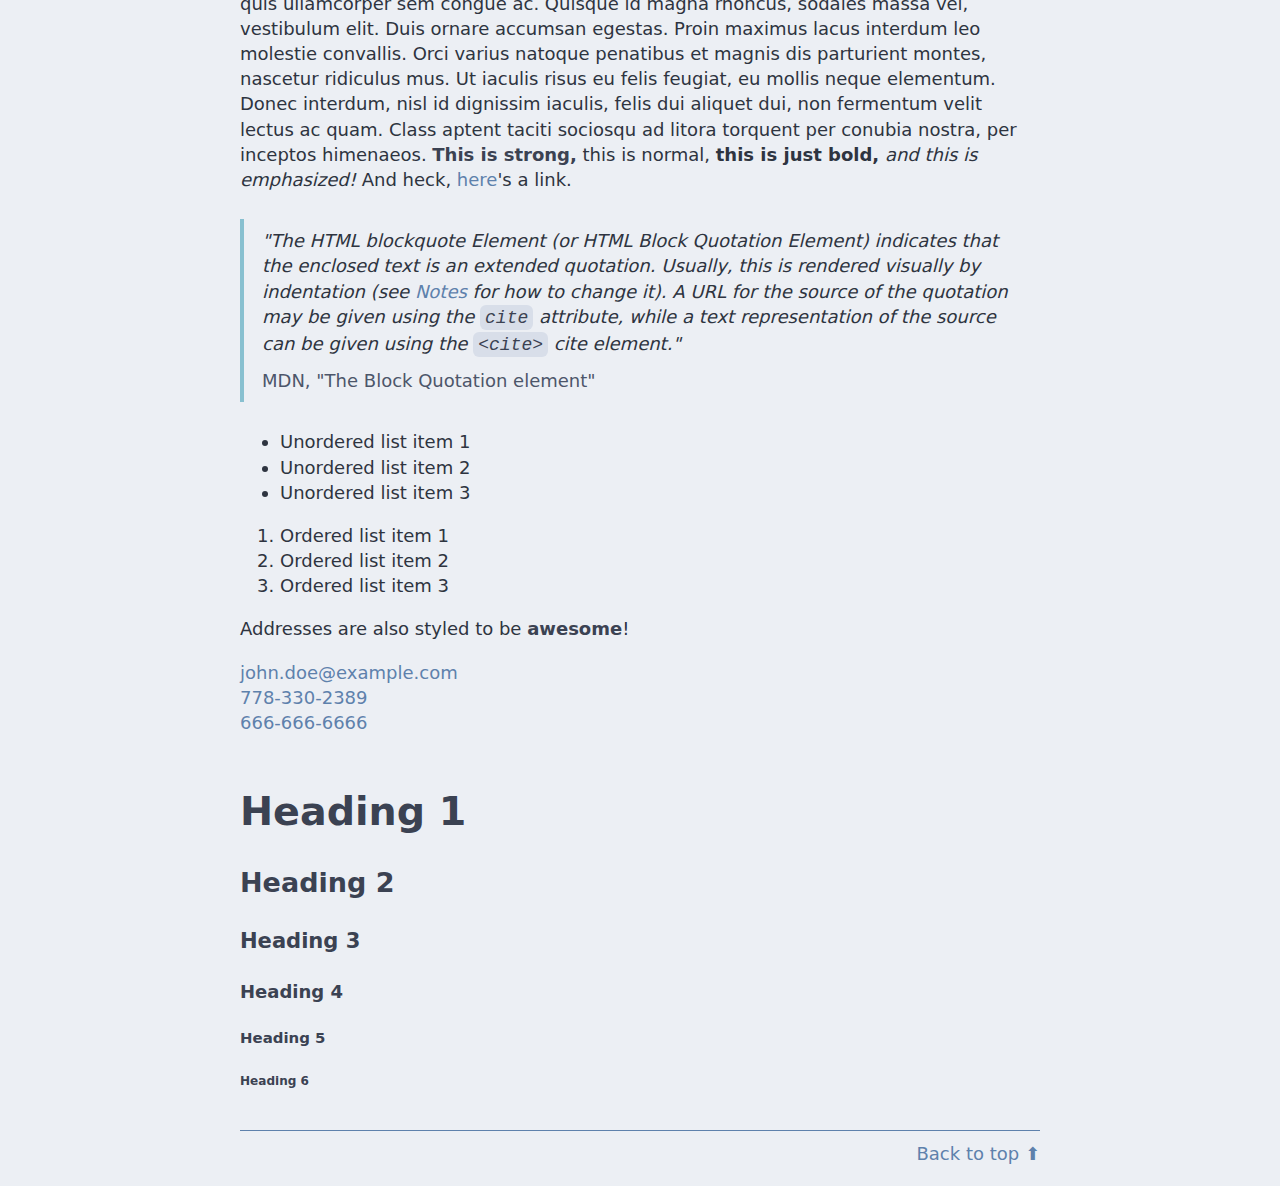
==== commit ac2c9e9e: "edit docs" ====
--- a/out/docs/index.html
+++ b/out/docs/index.html
@@ -1,8 +1,8 @@
-<!DOCTYPE html><html lang="en"><head prefix="og: http://ogp.me/ns#"><meta charset="utf-8"><meta name="viewport" content="width=device-width, initial-scale=1.0"><title>Water.css</title><link rel="canonical" href="https://watercss.kognise.dev/"><meta name="description" content="A drop-in collection of CSS styles to make simple websites like this just a little bit nicer."><link rel="apple-touch-icon" sizes="180x180" href="./icons/apple-touch-icon.png"><link rel="icon" id="icon-16" type="image/png" sizes="16x16" href="./icons/favicon-16x16.png"><link rel="icon" id="icon-32" type="image/png" sizes="32x32" href="./icons/favicon-32x32.png"><link rel="manifest" href="./site.webmanifest"><link rel="mask-icon" href="./icons/safari-pinned-tab.svg" color="#5bbad5"><link rel="shortcut icon" id="icon-ico" href="./icons/favicon.ico"><meta name="apple-mobile-web-app-title" content="Water.css"><meta name="application-name" content="Water.css"><meta name="msapplication-TileColor" content="#00aba9"><meta name="msapplication-config" content="./icons/browserconfig.xml"><meta name="theme-color" content="#ffffff"><link rel="preload" as="style" href="./water.css/dark.min.css"><link rel="preload" as="style" href="./water.css/light.min.css"><link rel="stylesheet" id="js-startup-stylesheet" href="./water.css/water.min.css"><link rel="stylesheet" id="js-stylesheet"><link rel="stylesheet" href="style.css"><meta name="twitter:card" content="summary_large_image"><meta property="og:type" content="website"><meta property="og:url" content="https://watercss.kognise.dev/"><meta property="og:title" content="Water.css"><meta property="og:description" content="A drop-in collection of CSS styles to make simple websites like this just a little bit nicer."><meta property="og:image" content="https://raw.githubusercontent.com/kognise/water.css/master/assets/logo.png"><meta property="og:image:width" content="1154"><meta property="og:image:height" content="444"><script type="application/ld+json">{"@context":"http://www.schema.org","@type":"WebSite","name":"Water.css","alternateName":"Water.css","url":"https://watercss.kognise.dev/"}</script><script>window.navigator.clipboard||document.write(' <script src="https://unpkg.com/clipboard-polyfill@2.8.6/dist/clipboard-polyfill.promise.js"> <\/script>');</script><script type="module">
+<!DOCTYPE html><html lang="en"><head prefix="og: http://ogp.me/ns#"><meta charset="utf-8"><meta name="viewport" content="width=device-width, initial-scale=1.0"><title>IceWater.css</title><link rel="canonical" href="https://watercss.kognise.dev/"><meta name="description" content="A drop-in collection of CSS styles to make simple websites like this just a little bit nicer."><link rel="apple-touch-icon" sizes="180x180" href="./icons/apple-touch-icon.png"><link rel="icon" id="icon-16" type="image/png" sizes="16x16" href="./icons/favicon-16x16.png"><link rel="icon" id="icon-32" type="image/png" sizes="32x32" href="./icons/favicon-32x32.png"><link rel="manifest" href="./site.webmanifest"><link rel="mask-icon" href="./icons/safari-pinned-tab.svg" color="#5bbad5"><link rel="shortcut icon" id="icon-ico" href="./icons/favicon.ico"><meta name="apple-mobile-web-app-title" content="IceWater.css"><meta name="application-name" content="IceWater.css"><meta name="msapplication-TileColor" content="#00aba9"><meta name="msapplication-config" content="./icons/browserconfig.xml"><meta name="theme-color" content="#ffffff"><link rel="preload" as="style" href="./water.css/dark.min.css"><link rel="preload" as="style" href="./water.css/light.min.css"><link rel="stylesheet" id="js-startup-stylesheet" href="./water.css/water.min.css"><link rel="stylesheet" id="js-stylesheet"><link rel="stylesheet" href="style.css"><meta name="twitter:card" content="summary_large_image"><meta property="og:type" content="website"><meta property="og:url" content="https://watercss.kognise.dev/"><meta property="og:title" content="IceWater.css"><meta property="og:description" content="A drop-in collection of CSS styles to make simple websites like this just a little bit nicer."><meta property="og:image" content="https://raw.githubusercontent.com/kognise/water.css/master/assets/logo.png"><meta property="og:image:width" content="1154"><meta property="og:image:height" content="444"><script type="application/ld+json">{"@context":"http://www.schema.org","@type":"WebSite","name":"IceWater.css","alternateName":"IceWater.css","url":"https://watercss.kognise.dev/"}</script><script>window.navigator.clipboard||document.write(' <script src="https://unpkg.com/clipboard-polyfill@2.8.6/dist/clipboard-polyfill.promise.js"> <\/script>');</script><script type="module">
       import faviconSwitcher from 'https://unpkg.com/favicon-mode-switcher@1.0.4/dist/index.min.mjs'
       faviconSwitcher([
         { element: '#icon-ico', href: { dark: './icons/light-favicon.ico' } },
         { element: '#icon-16', href: { dark: './icons/light-favicon-16x16.png' } },
         { element: '#icon-32', href: { dark: './icons/light-favicon-32x32.png' } }
       ])
-    </script></head><body> <h1>Water.css</h1> <p> Water.css is a drop-in collection of CSS styles to make simple websites like this just a little bit nicer. </p> <p> Now you can write your simple static site with nice semantic html, and Water.css will manage the styling for you. </p> <div class="row"> <div> <a href="#installation"><b>Get it already!</b></a> <br> <a href="https://github.com/kognise/water.css"><b>GitHub</b></a> </div> <a href="https://www.producthunt.com/posts/water-css?utm_source=badge-featured&utm_medium=badge&utm_souce=badge-water-css" target="_blank" rel="noopener"> <img id="product-hunt" src="https://api.producthunt.com/widgets/embed-image/v1/top-post-badge.svg?post_id=150490&theme=dark&period=daily" alt="Water.css - Make your tiny website just a little nicer | Product Hunt Embed" style="width:250px;height:54px" width="250px" height="54px"> </a> </div> <h2>Installation</h2> <div id="installation"> <header class="row"> <h3 id="link-snippet-headline"> Paste this into the <code>&lt;head&gt;</code> of your HTML: </h3> <button type="button" id="copy-button"> <span id="copy-button-feedback"></span> Copy to clipboard </button> </header> <div id="link-snippet-container"> <pre id="link-snippet-auto"><code>&lt;link rel="stylesheet" href="https://cdn.jsdelivr.net/npm/water.css@2/out/water.css"></code></pre> <pre hidden id="link-snippet-dark"><code>&lt;link rel="stylesheet" href="https://cdn.jsdelivr.net/npm/water.css@2/out/dark.css"></code></pre> <pre hidden id="link-snippet-light"><code>&lt;link rel="stylesheet" href="https://cdn.jsdelivr.net/npm/water.css@2/out/light.css"></code></pre> </div> <h3>Options</h3> <form id="theme-form"> <input type="radio" value="auto" checked name="theme" id="theme-auto"> <label for="theme-auto">Automatic 🌙 / ☀</label> <input type="radio" value="dark" name="theme" id="theme-dark"> <label for="theme-dark">Dark theme 🌙</label> <input type="radio" value="light" name="theme" id="theme-light"> <label for="theme-light">Light theme ☀</label> </form> <table id="version-info"> <caption> <h3>Version info</h3> </caption> <tbody> <tr> <th scope="row">File</th> <td id="table-file-name"></td> </tr> <tr> <th scope="row">Size (min + gzip)</th> <td id="table-file-size"></td> </tr> <tr> <th scope="row">Theme</th> <td id="table-theme"></td> </tr> </tbody> </table> </div> <h2 id="goals">Goals</h2> <ul> <li>Responsive</li> <li>Good code quality</li> <li>Good browser support</li> <li>Small size (&lt; 2kb)</li> <li>Beautiful</li> <li>No classes</li> </ul> <h2 id="responsive">Is it responsive?</h2> <p> <strong>Heck yeah!</strong> It doesn't include any fancy styles so it's easily mobile responsive. Just add the famous <a href="https://www.w3schools.com/css/css_rwd_viewport.asp">responsive viewport tag</a> and you'll be good to go! </p> <p>In fact, try resizing this page. Everything flows super nicely as you'll see.</p> <h2 id="bookmarklet">Bookmarklet</h2> <p> A bookmarklet is a snippet of JavaScript that sits in your bookmarks bar. </p> <p> The Waterize bookmarklet can be used to make ugly websites more readable by replacing the styles with Water.css. Just drag this link to your bookmarks bar: </p> <strong> <a href="javascript:void%20function(){const%20a=a=%3Edocument.querySelectorAll(a),b=(a,b)=%3EObject.assign(document.createElement(a),b);a(%22link[rel=\%22stylesheet\%22],style%22).forEach(a=%3Ea.remove()),a(%22*%22).forEach(a=%3Ea.style=%22%22),document.head.append(b(%22link%22,{rel:%22stylesheet%22,href:%22//cdn.jsdelivr.net/npm/water.css%402/out/water.css%22}),!a(%22meta[name=\%22viewport\%22]%22).length%26%26b(%22meta%22,{name:%22viewport%22,content:%22width=device-width,initial-scale=1.0%22}))}();"> Waterize </a> </strong> <h2 id="demo">Element demos</h2> <p>This is supposed to be a demo page so we need more elements!</p> <h3 id="form-elements">Form elements</h3> <form> <label for="email">Email</label> <input type="email" name="email" id="email" placeholder="john.doe@gmail.com"> <label for="id">User id (read only)</label> <input readonly name="id" id="id" value="04D6H89Z"> <label for="disabled">Random disabled input</label> <input disabled name="disabled" id="disabled" placeholder="Because why not?"> <label for="about">About me</label> <textarea name="about" id="about" placeholder="I am a textarea..."></textarea> <label>Choose a Doe:</label> <div> <input type="radio" id="john" name="drone" value="john" checked> <label for="john">John Doe</label> </div> <div> <input type="radio" id="jane" name="drone" value="jane" checked> <label for="jane">Jane Doe</label> </div> <div> <input type="radio" id="johnny" name="drone" value="johnny" checked> <label for="johnny">Johnny Doe</label> </div> <br> <input type="checkbox" name="remember" id="remember" checked> <label for="remember">Remember me</label> <input type="submit" value="Submit"> <input type="reset" value="Reset"> </form> <h3 id="code">Code</h3> <p> Below is some code, you can copy it with <kbd>Ctrl-C</kbd>. Did you know, <code>alert(1)</code> can show an alert in JavaScript! </p> <pre><code>// This logs a message to the console and check out the scrollbar.<br>console.log('Hello, world!')</code></pre> <h3 id="other">Other</h3> <p>Here's a horizontal rule and image because I don't know where else to put them.</p> <img src="https://placekitten.com/408/287" alt="Example kitten"> <hr> <p>And here's a nicely marked up table!</p> <table> <thead> <tr> <th>Name</th> <th>Quantity</th> <th>Price</th> </tr> </thead> <tbody> <tr> <td>Godzilla</td> <td>2</td> <td>$299.99</td> </tr> <tr> <td>Mozilla</td> <td>10</td> <td>$100,000.00</td> </tr> <tr> <td>Quesadilla</td> <td>1</td> <td>$2.22</td> </tr> </tbody> </table> <details> <summary>Some summary/details can't hurt!</summary> <p>Lorem ipsum dolor sit blah blah.</p> </details> <p>The dialog (form, and menu) tag</p> <div> <button type="button" id="dialog-trigger"> Show me the dialog! </button> <span id="dialog-result"></span> </div> <dialog id="dialog"> <header>This is a sample dialog</header> <form method="dialog"> <p>What is your favorite pet animal?</p> <menu> <button value="feline">Cats</button> <button value="canine">Dogs</button> <button value="other">Others</button> </menu> </form> </dialog> <h3 id="typography">Typography</h3> <p> Lorem ipsum dolor sit amet, consectetur adipiscing elit. Quisque dictum hendrerit velit, quis ullamcorper sem congue ac. Quisque id magna rhoncus, sodales massa vel, vestibulum elit. Duis ornare accumsan egestas. Proin maximus lacus interdum leo molestie convallis. Orci varius natoque penatibus et magnis dis parturient montes, nascetur ridiculus mus. Ut iaculis risus eu felis feugiat, eu mollis neque elementum. Donec interdum, nisl id dignissim iaculis, felis dui aliquet dui, non fermentum velit lectus ac quam. Class aptent taciti sociosqu ad litora torquent per conubia nostra, per inceptos himenaeos. <strong>This is strong,</strong> this is normal, <b>this is just bold,</b> <em>and this is emphasized!</em> And heck, <a href="/">here</a>'s a link. </p> <blockquote cite="https://developer.mozilla.org/en-US/docs/Web/HTML/Element/blockquote"> "The HTML blockquote Element (or HTML Block Quotation Element) indicates that the enclosed text is an extended quotation. Usually, this is rendered visually by indentation (see <a href="https://developer.mozilla.org/en-US/docs/Web/HTML/Element/blockquote#Usage_notes">Notes</a> for how to change it). A URL for the source of the quotation may be given using the <code>cite</code> attribute, while a text representation of the source can be given using the <code>&lt;cite&gt;</code> cite element." <footer> <cite>MDN, "The Block Quotation element"</cite> </footer> </blockquote> <ul> <li>Unordered list item 1</li> <li>Unordered list item 2</li> <li>Unordered list item 3</li> </ul> <ol> <li>Ordered list item 1</li> <li>Ordered list item 2</li> <li>Ordered list item 3</li> </ol> <p>Addresses are also styled to be <strong>awesome</strong>!</p> <address> <a href="mailto:john.doe@example.com">john.doe@example.com</a><br> <a href="tel:778-330-2389">778-330-2389</a><br> <a href="sms:666-666-6666">666-666-6666</a><br> </address> <br> <h1>Heading 1</h1> <h2>Heading 2</h2> <h3>Heading 3</h3> <h4>Heading 4</h4> <h5>Heading 5</h5> <h6>Heading 6</h6> <footer> <a href="#">Back to top ⬆</a> </footer> <script src="script.js" defer></script> </body></html>+    </script></head><body> <h1>IceWater.css</h1> <p> IceWater.css is a drop-in collection of CSS styles to make simple websites like this just a little bit nicer. </p> <p> Now you can write your simple static site with nice semantic html, and IceWater.css will manage the styling for you. </p> <div class="row"> <div> <a href="#installation"><b>Get it already!</b></a> <br> <a href="https://github.com/kognise/water.css"><b>GitHub</b></a> </div> <a href="https://www.producthunt.com/posts/water-css?utm_source=badge-featured&utm_medium=badge&utm_souce=badge-water-css" target="_blank" rel="noopener"> <img id="product-hunt" src="https://api.producthunt.com/widgets/embed-image/v1/top-post-badge.svg?post_id=150490&theme=dark&period=daily" alt="IceWater.css - Make your tiny website just a little nicer | Product Hunt Embed" style="width:250px;height:54px" width="250px" height="54px"> </a> </div> <h2>Installation</h2> <div id="installation"> <header class="row"> <h3 id="link-snippet-headline"> Paste this into the <code>&lt;head&gt;</code> of your HTML: </h3> <button type="button" id="copy-button"> <span id="copy-button-feedback"></span> Copy to clipboard </button> </header> <div id="link-snippet-container"> <pre id="link-snippet-auto"><code>&lt;link rel="stylesheet" href="https://cdn.jsdelivr.net/npm/water.css@2/out/water.css"></code></pre> <pre hidden id="link-snippet-dark"><code>&lt;link rel="stylesheet" href="https://cdn.jsdelivr.net/npm/water.css@2/out/dark.css"></code></pre> <pre hidden id="link-snippet-light"><code>&lt;link rel="stylesheet" href="https://cdn.jsdelivr.net/npm/water.css@2/out/light.css"></code></pre> </div> <h3>Options</h3> <form id="theme-form"> <input type="radio" value="auto" checked name="theme" id="theme-auto"> <label for="theme-auto">Automatic 🌙 / ☀</label> <input type="radio" value="dark" name="theme" id="theme-dark"> <label for="theme-dark">Dark theme 🌙</label> <input type="radio" value="light" name="theme" id="theme-light"> <label for="theme-light">Light theme ☀</label> </form> <table id="version-info"> <caption> <h3>Version info</h3> </caption> <tbody> <tr> <th scope="row">File</th> <td id="table-file-name"></td> </tr> <tr> <th scope="row">Size (min + gzip)</th> <td id="table-file-size"></td> </tr> <tr> <th scope="row">Theme</th> <td id="table-theme"></td> </tr> </tbody> </table> </div> <h2 id="goals">Goals</h2> <ul> <li>Responsive</li> <li>Good code quality</li> <li>Good browser support</li> <li>Small size (&lt; 2kb)</li> <li>Beautiful</li> <li>No classes</li> </ul> <h2 id="responsive">Is it responsive?</h2> <p> <strong>Heck yeah!</strong> It doesn't include any fancy styles so it's easily mobile responsive. Just add the famous <a href="https://www.w3schools.com/css/css_rwd_viewport.asp">responsive viewport tag</a> and you'll be good to go! </p> <p>In fact, try resizing this page. Everything flows super nicely as you'll see.</p> <h2 id="bookmarklet">Bookmarklet</h2> <p> A bookmarklet is a snippet of JavaScript that sits in your bookmarks bar. </p> <p> The Waterize bookmarklet can be used to make ugly websites more readable by replacing the styles with IceWater.css. Just drag this link to your bookmarks bar: </p> <strong> <a href="javascript:void%20function(){const%20a=a=%3Edocument.querySelectorAll(a),b=(a,b)=%3EObject.assign(document.createElement(a),b);a(%22link[rel=\%22stylesheet\%22],style%22).forEach(a=%3Ea.remove()),a(%22*%22).forEach(a=%3Ea.style=%22%22),document.head.append(b(%22link%22,{rel:%22stylesheet%22,href:%22//cdn.jsdelivr.net/gh/firexcy/icewater.css%40master/out/water.css%22}),!a(%22meta[name=\%22viewport\%22]%22).length%26%26b(%22meta%22,{name:%22viewport%22,content:%22width=device-width,initial-scale=1.0%22}))}();"> Waterize </a> </strong> <h2 id="demo">Element demos</h2> <p>This is supposed to be a demo page so we need more elements!</p> <h3 id="form-elements">Form elements</h3> <form> <label for="email">Email</label> <input type="email" name="email" id="email" placeholder="john.doe@gmail.com"> <label for="id">User id (read only)</label> <input readonly name="id" id="id" value="04D6H89Z"> <label for="disabled">Random disabled input</label> <input disabled name="disabled" id="disabled" placeholder="Because why not?"> <label for="about">About me</label> <textarea name="about" id="about" placeholder="I am a textarea..."></textarea> <label>Choose a Doe:</label> <div> <input type="radio" id="john" name="drone" value="john" checked> <label for="john">John Doe</label> </div> <div> <input type="radio" id="jane" name="drone" value="jane" checked> <label for="jane">Jane Doe</label> </div> <div> <input type="radio" id="johnny" name="drone" value="johnny" checked> <label for="johnny">Johnny Doe</label> </div> <br> <input type="checkbox" name="remember" id="remember" checked> <label for="remember">Remember me</label> <input type="submit" value="Submit"> <input type="reset" value="Reset"> </form> <h3 id="code">Code</h3> <p> Below is some code, you can copy it with <kbd>Ctrl-C</kbd>. Did you know, <code>alert(1)</code> can show an alert in JavaScript! </p> <pre><code>// This logs a message to the console and check out the scrollbar.<br>console.log('Hello, world!')</code></pre> <h3 id="other">Other</h3> <p>Here's a horizontal rule and image because I don't know where else to put them.</p> <img src="https://placekitten.com/408/287" alt="Example kitten"> <hr> <p>And here's a nicely marked up table!</p> <table> <thead> <tr> <th>Name</th> <th>Quantity</th> <th>Price</th> </tr> </thead> <tbody> <tr> <td>Godzilla</td> <td>2</td> <td>$299.99</td> </tr> <tr> <td>Mozilla</td> <td>10</td> <td>$100,000.00</td> </tr> <tr> <td>Quesadilla</td> <td>1</td> <td>$2.22</td> </tr> </tbody> </table> <details> <summary>Some summary/details can't hurt!</summary> <p>Lorem ipsum dolor sit blah blah.</p> </details> <p>The dialog (form, and menu) tag</p> <div> <button type="button" id="dialog-trigger"> Show me the dialog! </button> <span id="dialog-result"></span> </div> <dialog id="dialog"> <header>This is a sample dialog</header> <form method="dialog"> <p>What is your favorite pet animal?</p> <menu> <button value="feline">Cats</button> <button value="canine">Dogs</button> <button value="other">Others</button> </menu> </form> </dialog> <h3 id="typography">Typography</h3> <p> Lorem ipsum dolor sit amet, consectetur adipiscing elit. Quisque dictum hendrerit velit, quis ullamcorper sem congue ac. Quisque id magna rhoncus, sodales massa vel, vestibulum elit. Duis ornare accumsan egestas. Proin maximus lacus interdum leo molestie convallis. Orci varius natoque penatibus et magnis dis parturient montes, nascetur ridiculus mus. Ut iaculis risus eu felis feugiat, eu mollis neque elementum. Donec interdum, nisl id dignissim iaculis, felis dui aliquet dui, non fermentum velit lectus ac quam. Class aptent taciti sociosqu ad litora torquent per conubia nostra, per inceptos himenaeos. <strong>This is strong,</strong> this is normal, <b>this is just bold,</b> <em>and this is emphasized!</em> And heck, <a href="/">here</a>'s a link. </p> <blockquote cite="https://developer.mozilla.org/en-US/docs/Web/HTML/Element/blockquote"> "The HTML blockquote Element (or HTML Block Quotation Element) indicates that the enclosed text is an extended quotation. Usually, this is rendered visually by indentation (see <a href="https://developer.mozilla.org/en-US/docs/Web/HTML/Element/blockquote#Usage_notes">Notes</a> for how to change it). A URL for the source of the quotation may be given using the <code>cite</code> attribute, while a text representation of the source can be given using the <code>&lt;cite&gt;</code> cite element." <footer> <cite>MDN, "The Block Quotation element"</cite> </footer> </blockquote> <ul> <li>Unordered list item 1</li> <li>Unordered list item 2</li> <li>Unordered list item 3</li> </ul> <ol> <li>Ordered list item 1</li> <li>Ordered list item 2</li> <li>Ordered list item 3</li> </ol> <p>Addresses are also styled to be <strong>awesome</strong>!</p> <address> <a href="mailto:john.doe@example.com">john.doe@example.com</a><br> <a href="tel:778-330-2389">778-330-2389</a><br> <a href="sms:666-666-6666">666-666-6666</a><br> </address> <br> <h1>Heading 1</h1> <h2>Heading 2</h2> <h3>Heading 3</h3> <h4>Heading 4</h4> <h5>Heading 5</h5> <h6>Heading 6</h6> <footer> <a href="#">Back to top ⬆</a> </footer> <script src="script.js" defer></script> </body></html>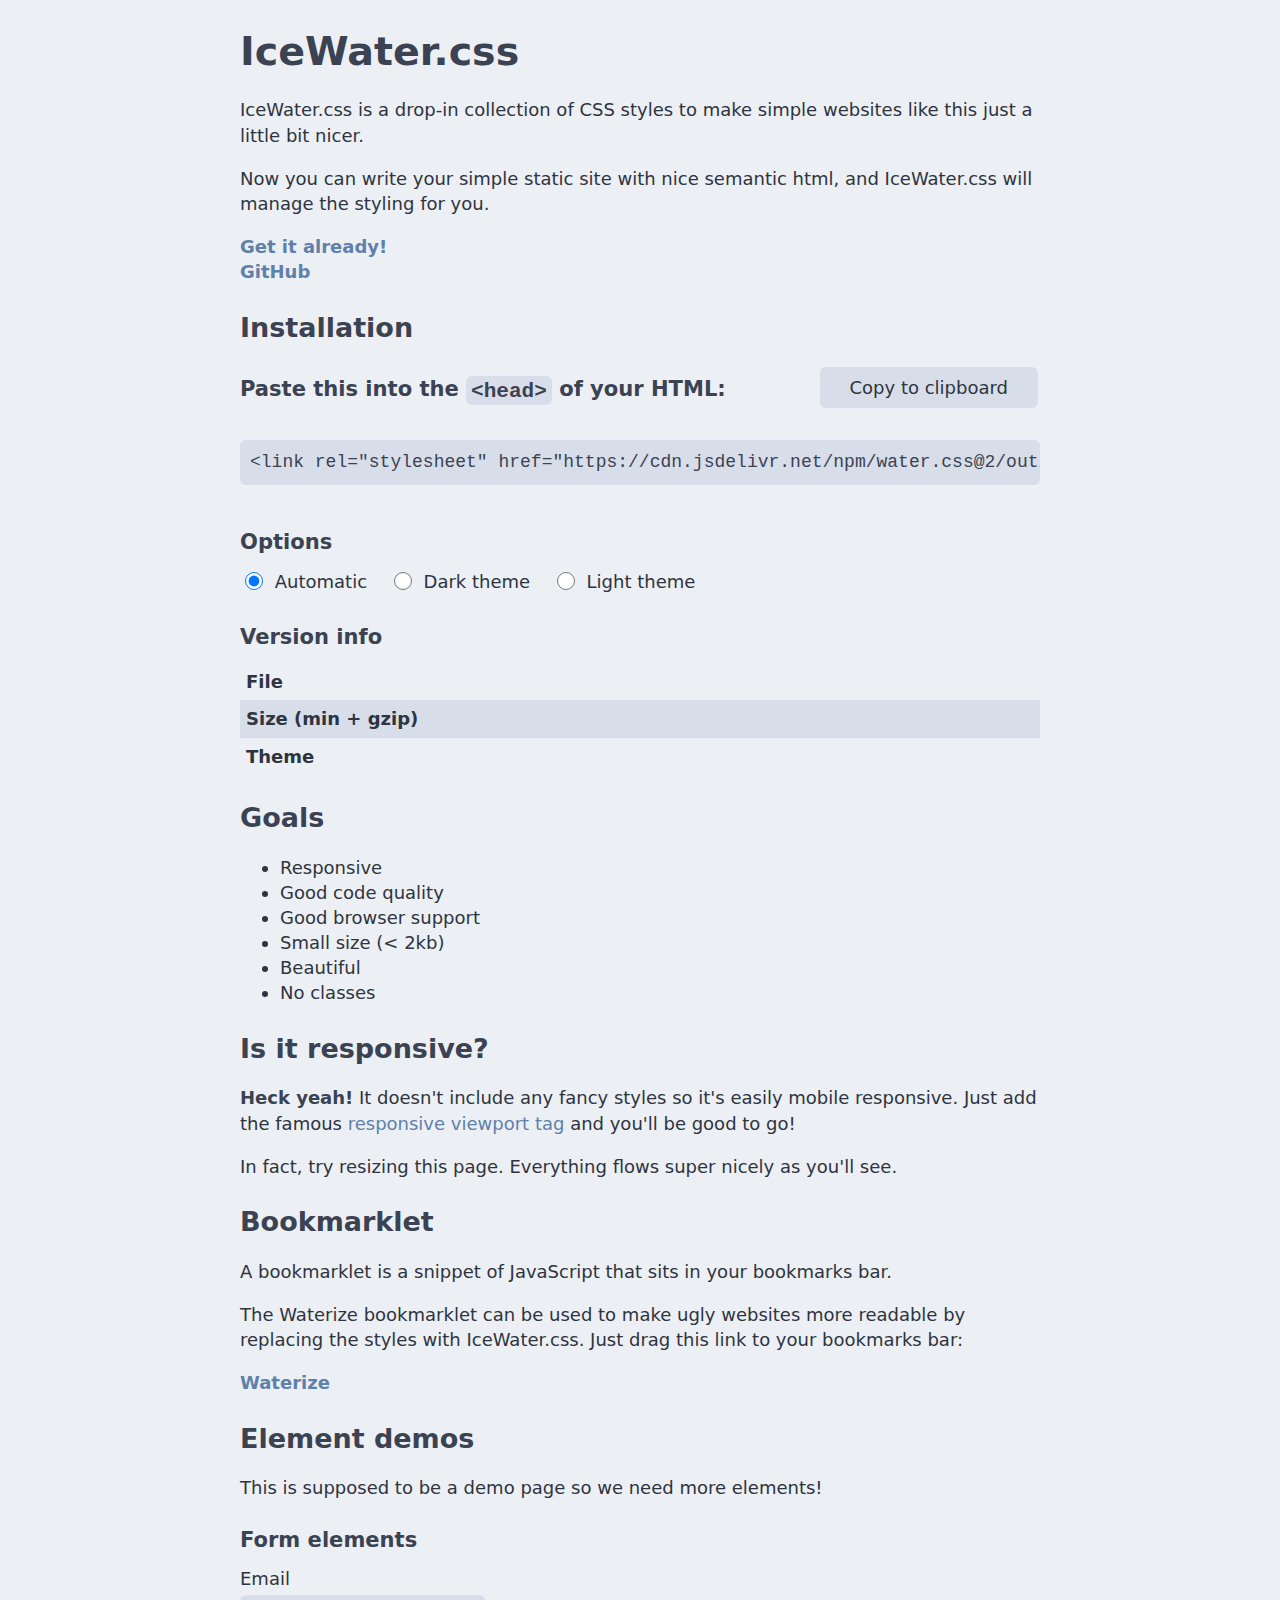
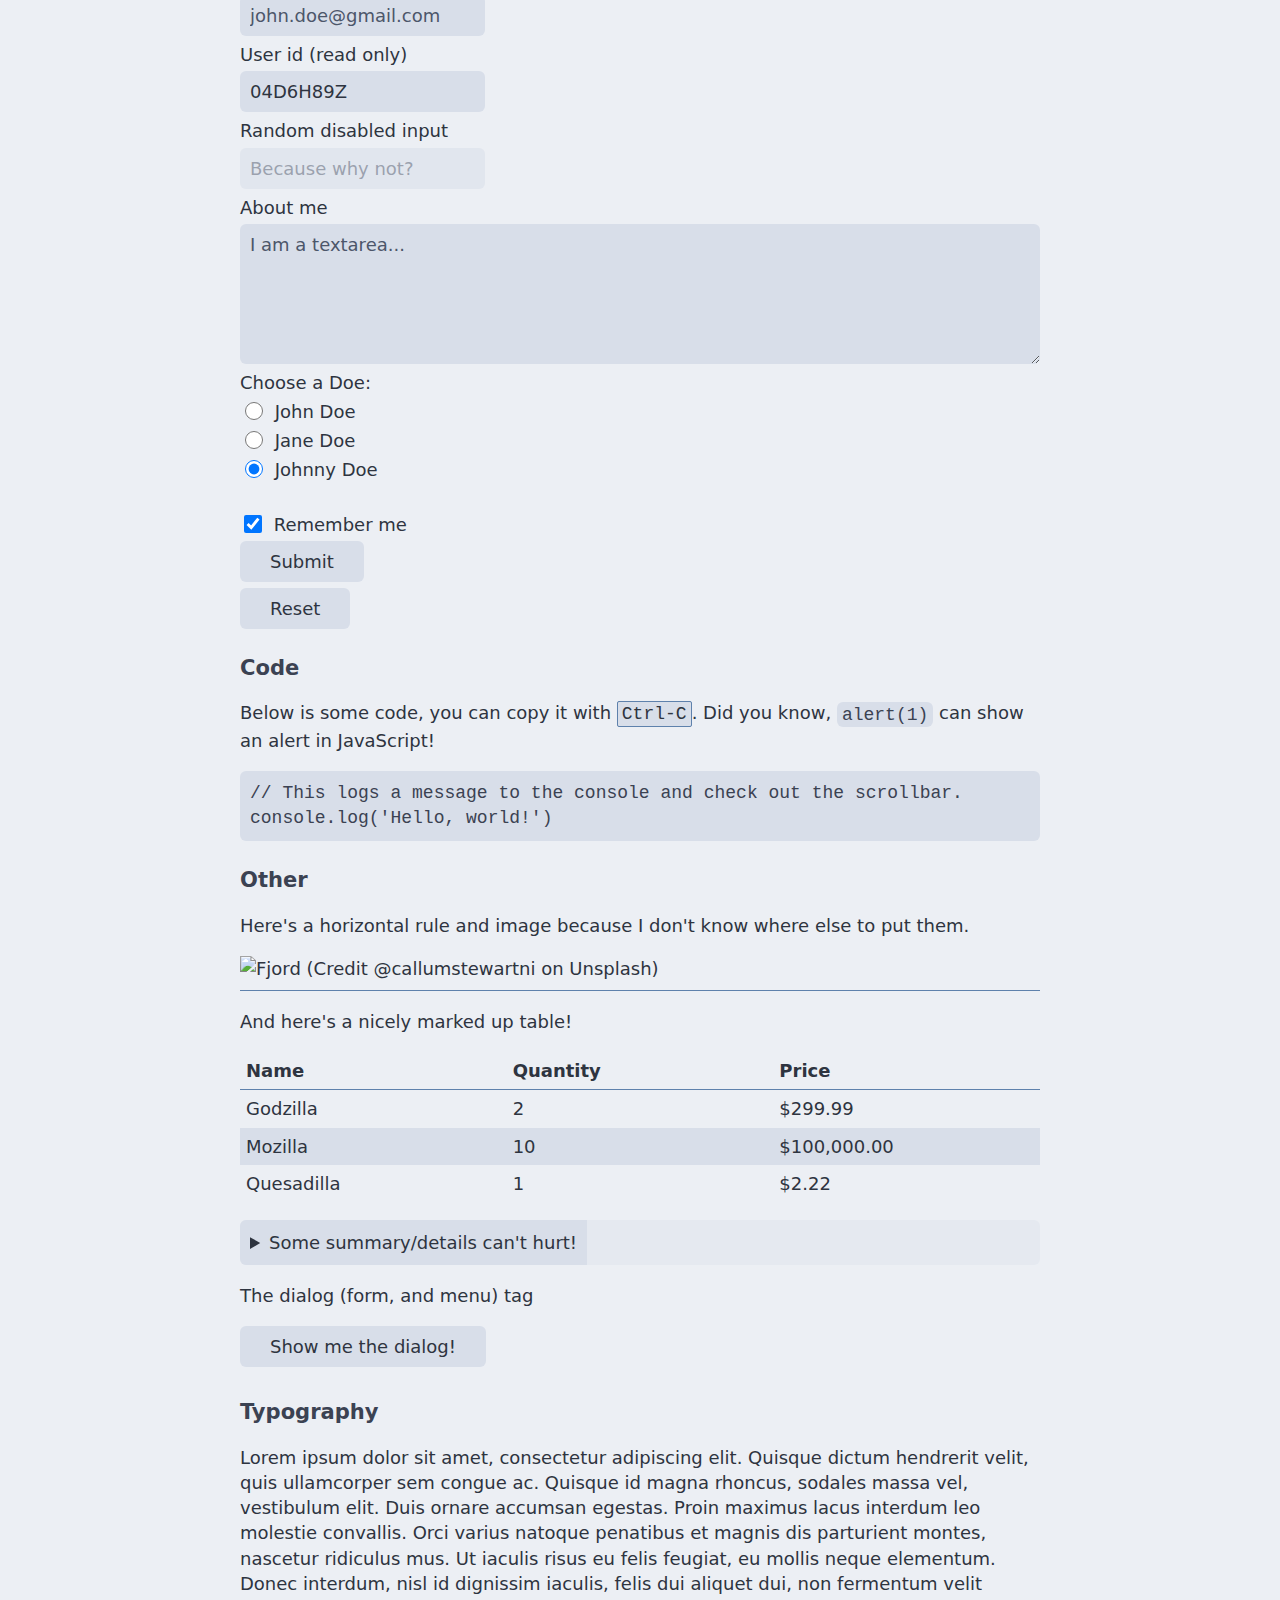
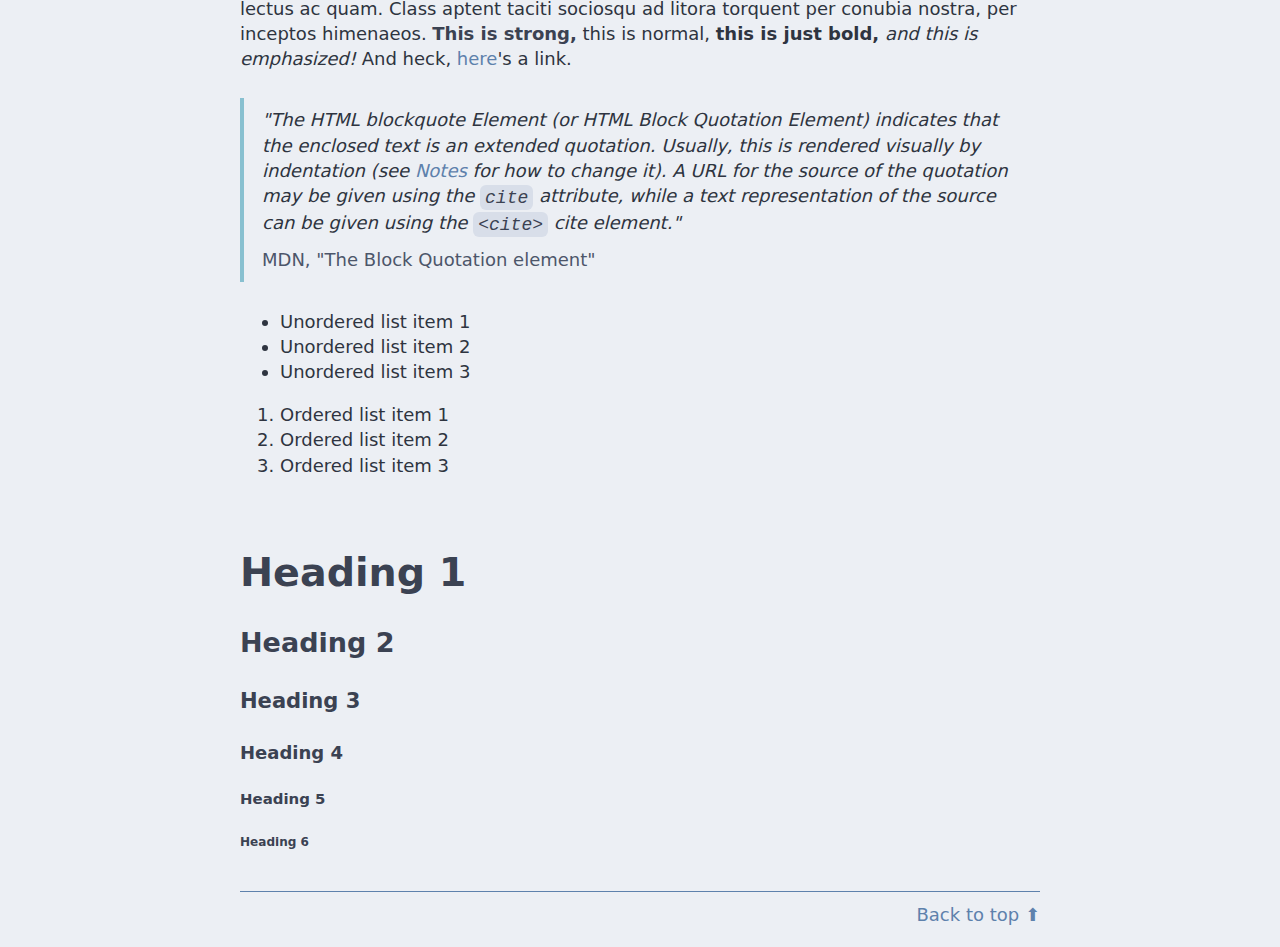
==== commit c5273d46: "edit docs" ====
--- a/out/docs/index.html
+++ b/out/docs/index.html
@@ -5,4 +5,4 @@
         { element: '#icon-16', href: { dark: './icons/light-favicon-16x16.png' } },
         { element: '#icon-32', href: { dark: './icons/light-favicon-32x32.png' } }
       ])
-    </script></head><body> <h1>IceWater.css</h1> <p> IceWater.css is a drop-in collection of CSS styles to make simple websites like this just a little bit nicer. </p> <p> Now you can write your simple static site with nice semantic html, and IceWater.css will manage the styling for you. </p> <div class="row"> <div> <a href="#installation"><b>Get it already!</b></a> <br> <a href="https://github.com/kognise/water.css"><b>GitHub</b></a> </div> <a href="https://www.producthunt.com/posts/water-css?utm_source=badge-featured&utm_medium=badge&utm_souce=badge-water-css" target="_blank" rel="noopener"> <img id="product-hunt" src="https://api.producthunt.com/widgets/embed-image/v1/top-post-badge.svg?post_id=150490&theme=dark&period=daily" alt="IceWater.css - Make your tiny website just a little nicer | Product Hunt Embed" style="width:250px;height:54px" width="250px" height="54px"> </a> </div> <h2>Installation</h2> <div id="installation"> <header class="row"> <h3 id="link-snippet-headline"> Paste this into the <code>&lt;head&gt;</code> of your HTML: </h3> <button type="button" id="copy-button"> <span id="copy-button-feedback"></span> Copy to clipboard </button> </header> <div id="link-snippet-container"> <pre id="link-snippet-auto"><code>&lt;link rel="stylesheet" href="https://cdn.jsdelivr.net/npm/water.css@2/out/water.css"></code></pre> <pre hidden id="link-snippet-dark"><code>&lt;link rel="stylesheet" href="https://cdn.jsdelivr.net/npm/water.css@2/out/dark.css"></code></pre> <pre hidden id="link-snippet-light"><code>&lt;link rel="stylesheet" href="https://cdn.jsdelivr.net/npm/water.css@2/out/light.css"></code></pre> </div> <h3>Options</h3> <form id="theme-form"> <input type="radio" value="auto" checked name="theme" id="theme-auto"> <label for="theme-auto">Automatic 🌙 / ☀</label> <input type="radio" value="dark" name="theme" id="theme-dark"> <label for="theme-dark">Dark theme 🌙</label> <input type="radio" value="light" name="theme" id="theme-light"> <label for="theme-light">Light theme ☀</label> </form> <table id="version-info"> <caption> <h3>Version info</h3> </caption> <tbody> <tr> <th scope="row">File</th> <td id="table-file-name"></td> </tr> <tr> <th scope="row">Size (min + gzip)</th> <td id="table-file-size"></td> </tr> <tr> <th scope="row">Theme</th> <td id="table-theme"></td> </tr> </tbody> </table> </div> <h2 id="goals">Goals</h2> <ul> <li>Responsive</li> <li>Good code quality</li> <li>Good browser support</li> <li>Small size (&lt; 2kb)</li> <li>Beautiful</li> <li>No classes</li> </ul> <h2 id="responsive">Is it responsive?</h2> <p> <strong>Heck yeah!</strong> It doesn't include any fancy styles so it's easily mobile responsive. Just add the famous <a href="https://www.w3schools.com/css/css_rwd_viewport.asp">responsive viewport tag</a> and you'll be good to go! </p> <p>In fact, try resizing this page. Everything flows super nicely as you'll see.</p> <h2 id="bookmarklet">Bookmarklet</h2> <p> A bookmarklet is a snippet of JavaScript that sits in your bookmarks bar. </p> <p> The Waterize bookmarklet can be used to make ugly websites more readable by replacing the styles with IceWater.css. Just drag this link to your bookmarks bar: </p> <strong> <a href="javascript:void%20function(){const%20a=a=%3Edocument.querySelectorAll(a),b=(a,b)=%3EObject.assign(document.createElement(a),b);a(%22link[rel=\%22stylesheet\%22],style%22).forEach(a=%3Ea.remove()),a(%22*%22).forEach(a=%3Ea.style=%22%22),document.head.append(b(%22link%22,{rel:%22stylesheet%22,href:%22//cdn.jsdelivr.net/gh/firexcy/icewater.css%40master/out/water.css%22}),!a(%22meta[name=\%22viewport\%22]%22).length%26%26b(%22meta%22,{name:%22viewport%22,content:%22width=device-width,initial-scale=1.0%22}))}();"> Waterize </a> </strong> <h2 id="demo">Element demos</h2> <p>This is supposed to be a demo page so we need more elements!</p> <h3 id="form-elements">Form elements</h3> <form> <label for="email">Email</label> <input type="email" name="email" id="email" placeholder="john.doe@gmail.com"> <label for="id">User id (read only)</label> <input readonly name="id" id="id" value="04D6H89Z"> <label for="disabled">Random disabled input</label> <input disabled name="disabled" id="disabled" placeholder="Because why not?"> <label for="about">About me</label> <textarea name="about" id="about" placeholder="I am a textarea..."></textarea> <label>Choose a Doe:</label> <div> <input type="radio" id="john" name="drone" value="john" checked> <label for="john">John Doe</label> </div> <div> <input type="radio" id="jane" name="drone" value="jane" checked> <label for="jane">Jane Doe</label> </div> <div> <input type="radio" id="johnny" name="drone" value="johnny" checked> <label for="johnny">Johnny Doe</label> </div> <br> <input type="checkbox" name="remember" id="remember" checked> <label for="remember">Remember me</label> <input type="submit" value="Submit"> <input type="reset" value="Reset"> </form> <h3 id="code">Code</h3> <p> Below is some code, you can copy it with <kbd>Ctrl-C</kbd>. Did you know, <code>alert(1)</code> can show an alert in JavaScript! </p> <pre><code>// This logs a message to the console and check out the scrollbar.<br>console.log('Hello, world!')</code></pre> <h3 id="other">Other</h3> <p>Here's a horizontal rule and image because I don't know where else to put them.</p> <img src="https://placekitten.com/408/287" alt="Example kitten"> <hr> <p>And here's a nicely marked up table!</p> <table> <thead> <tr> <th>Name</th> <th>Quantity</th> <th>Price</th> </tr> </thead> <tbody> <tr> <td>Godzilla</td> <td>2</td> <td>$299.99</td> </tr> <tr> <td>Mozilla</td> <td>10</td> <td>$100,000.00</td> </tr> <tr> <td>Quesadilla</td> <td>1</td> <td>$2.22</td> </tr> </tbody> </table> <details> <summary>Some summary/details can't hurt!</summary> <p>Lorem ipsum dolor sit blah blah.</p> </details> <p>The dialog (form, and menu) tag</p> <div> <button type="button" id="dialog-trigger"> Show me the dialog! </button> <span id="dialog-result"></span> </div> <dialog id="dialog"> <header>This is a sample dialog</header> <form method="dialog"> <p>What is your favorite pet animal?</p> <menu> <button value="feline">Cats</button> <button value="canine">Dogs</button> <button value="other">Others</button> </menu> </form> </dialog> <h3 id="typography">Typography</h3> <p> Lorem ipsum dolor sit amet, consectetur adipiscing elit. Quisque dictum hendrerit velit, quis ullamcorper sem congue ac. Quisque id magna rhoncus, sodales massa vel, vestibulum elit. Duis ornare accumsan egestas. Proin maximus lacus interdum leo molestie convallis. Orci varius natoque penatibus et magnis dis parturient montes, nascetur ridiculus mus. Ut iaculis risus eu felis feugiat, eu mollis neque elementum. Donec interdum, nisl id dignissim iaculis, felis dui aliquet dui, non fermentum velit lectus ac quam. Class aptent taciti sociosqu ad litora torquent per conubia nostra, per inceptos himenaeos. <strong>This is strong,</strong> this is normal, <b>this is just bold,</b> <em>and this is emphasized!</em> And heck, <a href="/">here</a>'s a link. </p> <blockquote cite="https://developer.mozilla.org/en-US/docs/Web/HTML/Element/blockquote"> "The HTML blockquote Element (or HTML Block Quotation Element) indicates that the enclosed text is an extended quotation. Usually, this is rendered visually by indentation (see <a href="https://developer.mozilla.org/en-US/docs/Web/HTML/Element/blockquote#Usage_notes">Notes</a> for how to change it). A URL for the source of the quotation may be given using the <code>cite</code> attribute, while a text representation of the source can be given using the <code>&lt;cite&gt;</code> cite element." <footer> <cite>MDN, "The Block Quotation element"</cite> </footer> </blockquote> <ul> <li>Unordered list item 1</li> <li>Unordered list item 2</li> <li>Unordered list item 3</li> </ul> <ol> <li>Ordered list item 1</li> <li>Ordered list item 2</li> <li>Ordered list item 3</li> </ol> <p>Addresses are also styled to be <strong>awesome</strong>!</p> <address> <a href="mailto:john.doe@example.com">john.doe@example.com</a><br> <a href="tel:778-330-2389">778-330-2389</a><br> <a href="sms:666-666-6666">666-666-6666</a><br> </address> <br> <h1>Heading 1</h1> <h2>Heading 2</h2> <h3>Heading 3</h3> <h4>Heading 4</h4> <h5>Heading 5</h5> <h6>Heading 6</h6> <footer> <a href="#">Back to top ⬆</a> </footer> <script src="script.js" defer></script> </body></html>+    </script></head><body> <h1>IceWater.css</h1> <p> IceWater.css is a drop-in collection of CSS styles to make simple websites like this just a little bit nicer. </p> <p> Now you can write your simple static site with nice semantic html, and IceWater.css will manage the styling for you. </p> <div class="row"> <div> <a href="#installation"><b>Get it already!</b></a> <br> <a href="https://github.com/firexcy/icewater.css"><b>GitHub</b></a> </div> </div> <h2>Installation</h2> <div id="installation"> <header class="row"> <h3 id="link-snippet-headline"> Paste this into the <code>&lt;head&gt;</code> of your HTML: </h3> <button type="button" id="copy-button"> <span id="copy-button-feedback"></span> Copy to clipboard </button> </header> <div id="link-snippet-container"> <pre id="link-snippet-auto"><code>&lt;link rel="stylesheet" href="https://cdn.jsdelivr.net/npm/water.css@2/out/water.css"></code></pre> <pre hidden id="link-snippet-dark"><code>&lt;link rel="stylesheet" href="https://cdn.jsdelivr.net/npm/water.css@2/out/dark.css"></code></pre> <pre hidden id="link-snippet-light"><code>&lt;link rel="stylesheet" href="https://cdn.jsdelivr.net/npm/water.css@2/out/light.css"></code></pre> </div> <h3>Options</h3> <form id="theme-form"> <input type="radio" value="auto" checked name="theme" id="theme-auto"> <label for="theme-auto">Automatic</label> <input type="radio" value="dark" name="theme" id="theme-dark"> <label for="theme-dark">Dark theme</label> <input type="radio" value="light" name="theme" id="theme-light"> <label for="theme-light">Light theme</label> </form> <table id="version-info"> <caption> <h3>Version info</h3> </caption> <tbody> <tr> <th scope="row">File</th> <td id="table-file-name"></td> </tr> <tr> <th scope="row">Size (min + gzip)</th> <td id="table-file-size"></td> </tr> <tr> <th scope="row">Theme</th> <td id="table-theme"></td> </tr> </tbody> </table> </div> <h2 id="goals">Goals</h2> <ul> <li>Responsive</li> <li>Good code quality</li> <li>Good browser support</li> <li>Small size (&lt; 2kb)</li> <li>Beautiful</li> <li>No classes</li> </ul> <h2 id="responsive">Is it responsive?</h2> <p> <strong>Heck yeah!</strong> It doesn't include any fancy styles so it's easily mobile responsive. Just add the famous <a href="https://www.w3schools.com/css/css_rwd_viewport.asp">responsive viewport tag</a> and you'll be good to go! </p> <p>In fact, try resizing this page. Everything flows super nicely as you'll see.</p> <h2 id="bookmarklet">Bookmarklet</h2> <p> A bookmarklet is a snippet of JavaScript that sits in your bookmarks bar. </p> <p> The Waterize bookmarklet can be used to make ugly websites more readable by replacing the styles with IceWater.css. Just drag this link to your bookmarks bar: </p> <strong> <a href="javascript:void%20function(){const%20a=a=%3Edocument.querySelectorAll(a),b=(a,b)=%3EObject.assign(document.createElement(a),b);a(%22link[rel=\%22stylesheet\%22],style%22).forEach(a=%3Ea.remove()),a(%22*%22).forEach(a=%3Ea.style=%22%22),document.head.append(b(%22link%22,{rel:%22stylesheet%22,href:%22//cdn.jsdelivr.net/gh/firexcy/icewater.css%40master/out/water.css%22}),!a(%22meta[name=\%22viewport\%22]%22).length%26%26b(%22meta%22,{name:%22viewport%22,content:%22width=device-width,initial-scale=1.0%22}))}();"> Waterize </a> </strong> <h2 id="demo">Element demos</h2> <p>This is supposed to be a demo page so we need more elements!</p> <h3 id="form-elements">Form elements</h3> <form> <label for="email">Email</label> <input type="email" name="email" id="email" placeholder="john.doe@gmail.com"> <label for="id">User id (read only)</label> <input readonly name="id" id="id" value="04D6H89Z"> <label for="disabled">Random disabled input</label> <input disabled name="disabled" id="disabled" placeholder="Because why not?"> <label for="about">About me</label> <textarea name="about" id="about" placeholder="I am a textarea..."></textarea> <label>Choose a Doe:</label> <div> <input type="radio" id="john" name="drone" value="john" checked> <label for="john">John Doe</label> </div> <div> <input type="radio" id="jane" name="drone" value="jane" checked> <label for="jane">Jane Doe</label> </div> <div> <input type="radio" id="johnny" name="drone" value="johnny" checked> <label for="johnny">Johnny Doe</label> </div> <br> <input type="checkbox" name="remember" id="remember" checked> <label for="remember">Remember me</label> <input type="submit" value="Submit"> <input type="reset" value="Reset"> </form> <h3 id="code">Code</h3> <p> Below is some code, you can copy it with <kbd>Ctrl-C</kbd>. Did you know, <code>alert(1)</code> can show an alert in JavaScript! </p> <pre><code>// This logs a message to the console and check out the scrollbar.<br>console.log('Hello, world!')</code></pre> <h3 id="other">Other</h3> <p>Here's a horizontal rule and image because I don't know where else to put them.</p> <img src="https://images.unsplash.com/photo-1516898263-bc9e1a4e7e8d?ixid=MnwxMjA3fDB8MHxwaG90by1wYWdlfHx8fGVufDB8fHx8&ixlib=rb-1.2.1&auto=format&fit=crop&w=2048&q=80" alt="Fjord (Credit @callumstewartni on Unsplash)"> <hr> <p>And here's a nicely marked up table!</p> <table> <thead> <tr> <th>Name</th> <th>Quantity</th> <th>Price</th> </tr> </thead> <tbody> <tr> <td>Godzilla</td> <td>2</td> <td>$299.99</td> </tr> <tr> <td>Mozilla</td> <td>10</td> <td>$100,000.00</td> </tr> <tr> <td>Quesadilla</td> <td>1</td> <td>$2.22</td> </tr> </tbody> </table> <details> <summary>Some summary/details can't hurt!</summary> <p>Lorem ipsum dolor sit blah blah.</p> </details> <p>The dialog (form, and menu) tag</p> <div> <button type="button" id="dialog-trigger"> Show me the dialog! </button> <span id="dialog-result"></span> </div> <dialog id="dialog"> <header>This is a sample dialog</header> <form method="dialog"> <p>What is your favorite pet animal?</p> <menu> <button value="feline">Cats</button> <button value="canine">Dogs</button> <button value="other">Others</button> </menu> </form> </dialog> <h3 id="typography">Typography</h3> <p> Lorem ipsum dolor sit amet, consectetur adipiscing elit. Quisque dictum hendrerit velit, quis ullamcorper sem congue ac. Quisque id magna rhoncus, sodales massa vel, vestibulum elit. Duis ornare accumsan egestas. Proin maximus lacus interdum leo molestie convallis. Orci varius natoque penatibus et magnis dis parturient montes, nascetur ridiculus mus. Ut iaculis risus eu felis feugiat, eu mollis neque elementum. Donec interdum, nisl id dignissim iaculis, felis dui aliquet dui, non fermentum velit lectus ac quam. Class aptent taciti sociosqu ad litora torquent per conubia nostra, per inceptos himenaeos. <strong>This is strong,</strong> this is normal, <b>this is just bold,</b> <em>and this is emphasized!</em> And heck, <a href="/">here</a>'s a link. </p> <blockquote cite="https://developer.mozilla.org/en-US/docs/Web/HTML/Element/blockquote"> "The HTML blockquote Element (or HTML Block Quotation Element) indicates that the enclosed text is an extended quotation. Usually, this is rendered visually by indentation (see <a href="https://developer.mozilla.org/en-US/docs/Web/HTML/Element/blockquote#Usage_notes">Notes</a> for how to change it). A URL for the source of the quotation may be given using the <code>cite</code> attribute, while a text representation of the source can be given using the <code>&lt;cite&gt;</code> cite element." <footer> <cite>MDN, "The Block Quotation element"</cite> </footer> </blockquote> <ul> <li>Unordered list item 1</li> <li>Unordered list item 2</li> <li>Unordered list item 3</li> </ul> <ol> <li>Ordered list item 1</li> <li>Ordered list item 2</li> <li>Ordered list item 3</li> </ol> <br> <h1>Heading 1</h1> <h2>Heading 2</h2> <h3>Heading 3</h3> <h4>Heading 4</h4> <h5>Heading 5</h5> <h6>Heading 6</h6> <footer> <a href="#">Back to top ⬆</a> </footer> <script src="script.js" defer></script> </body></html>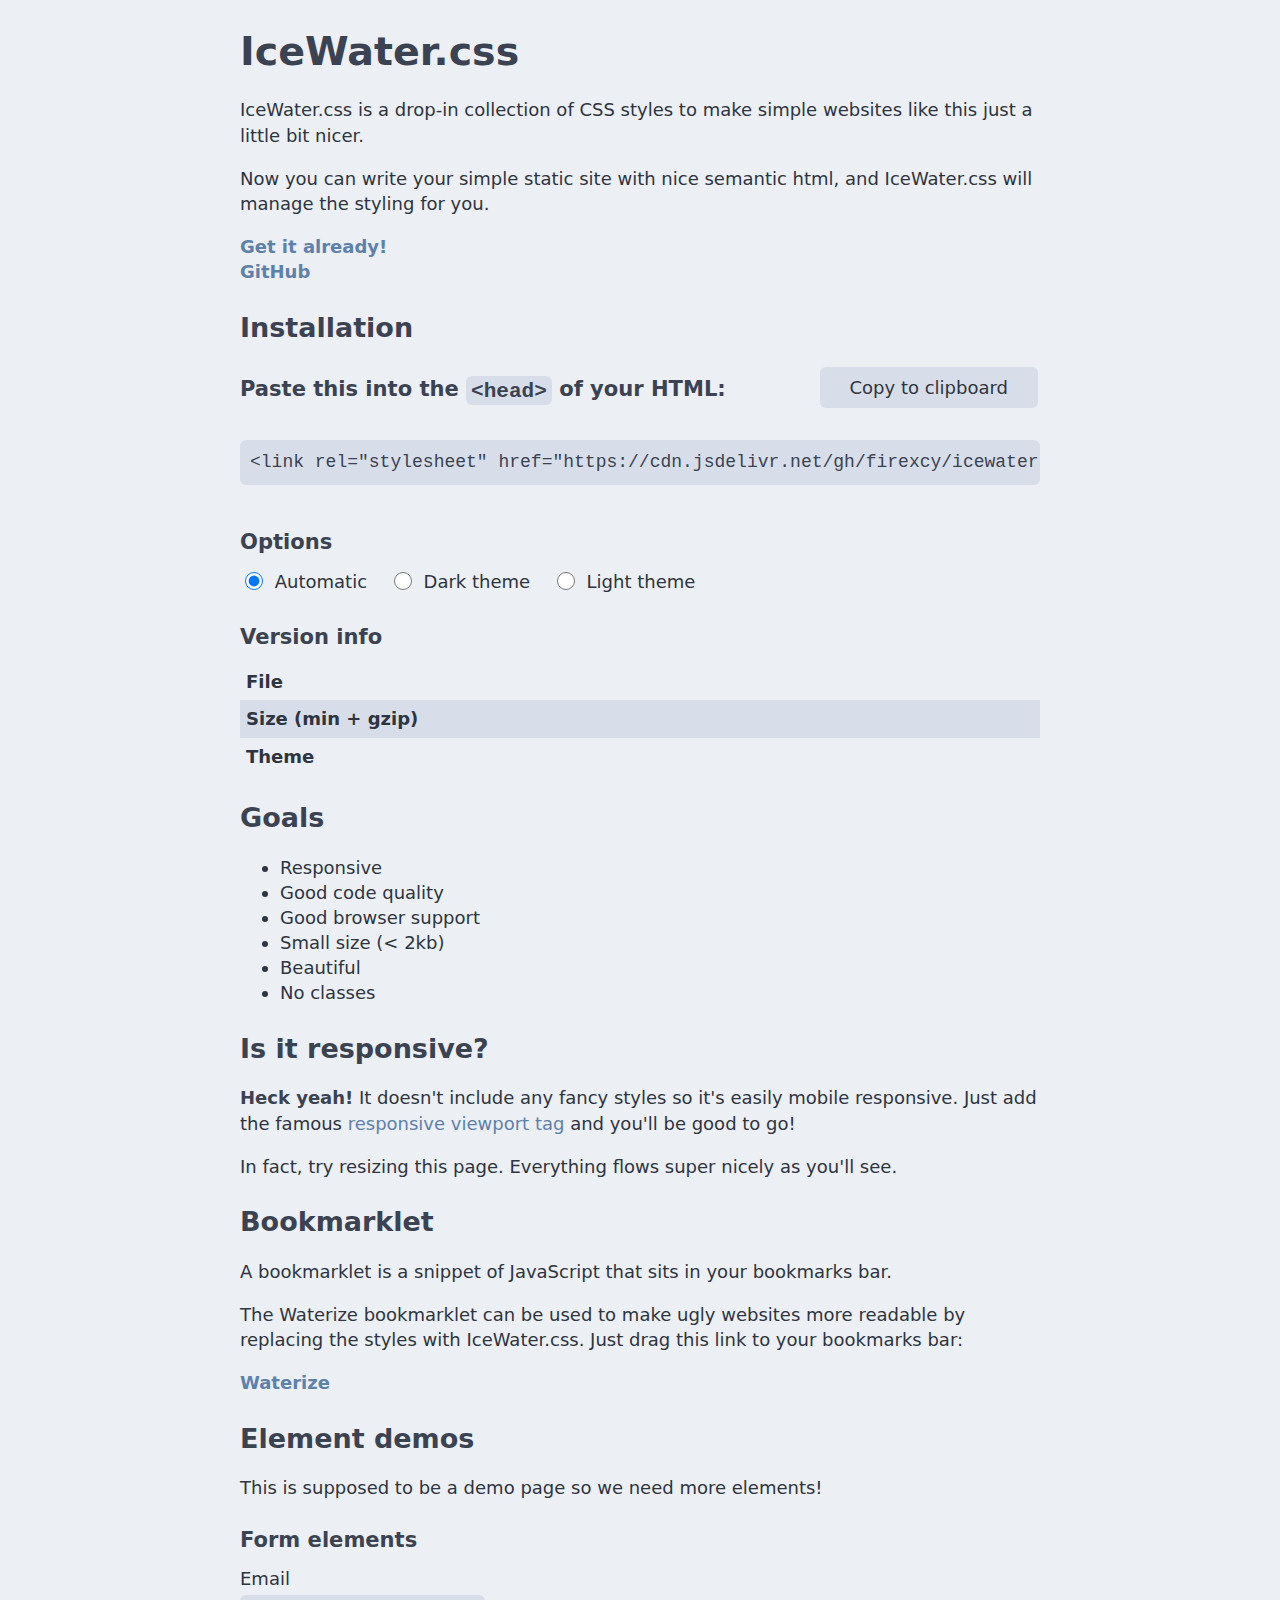
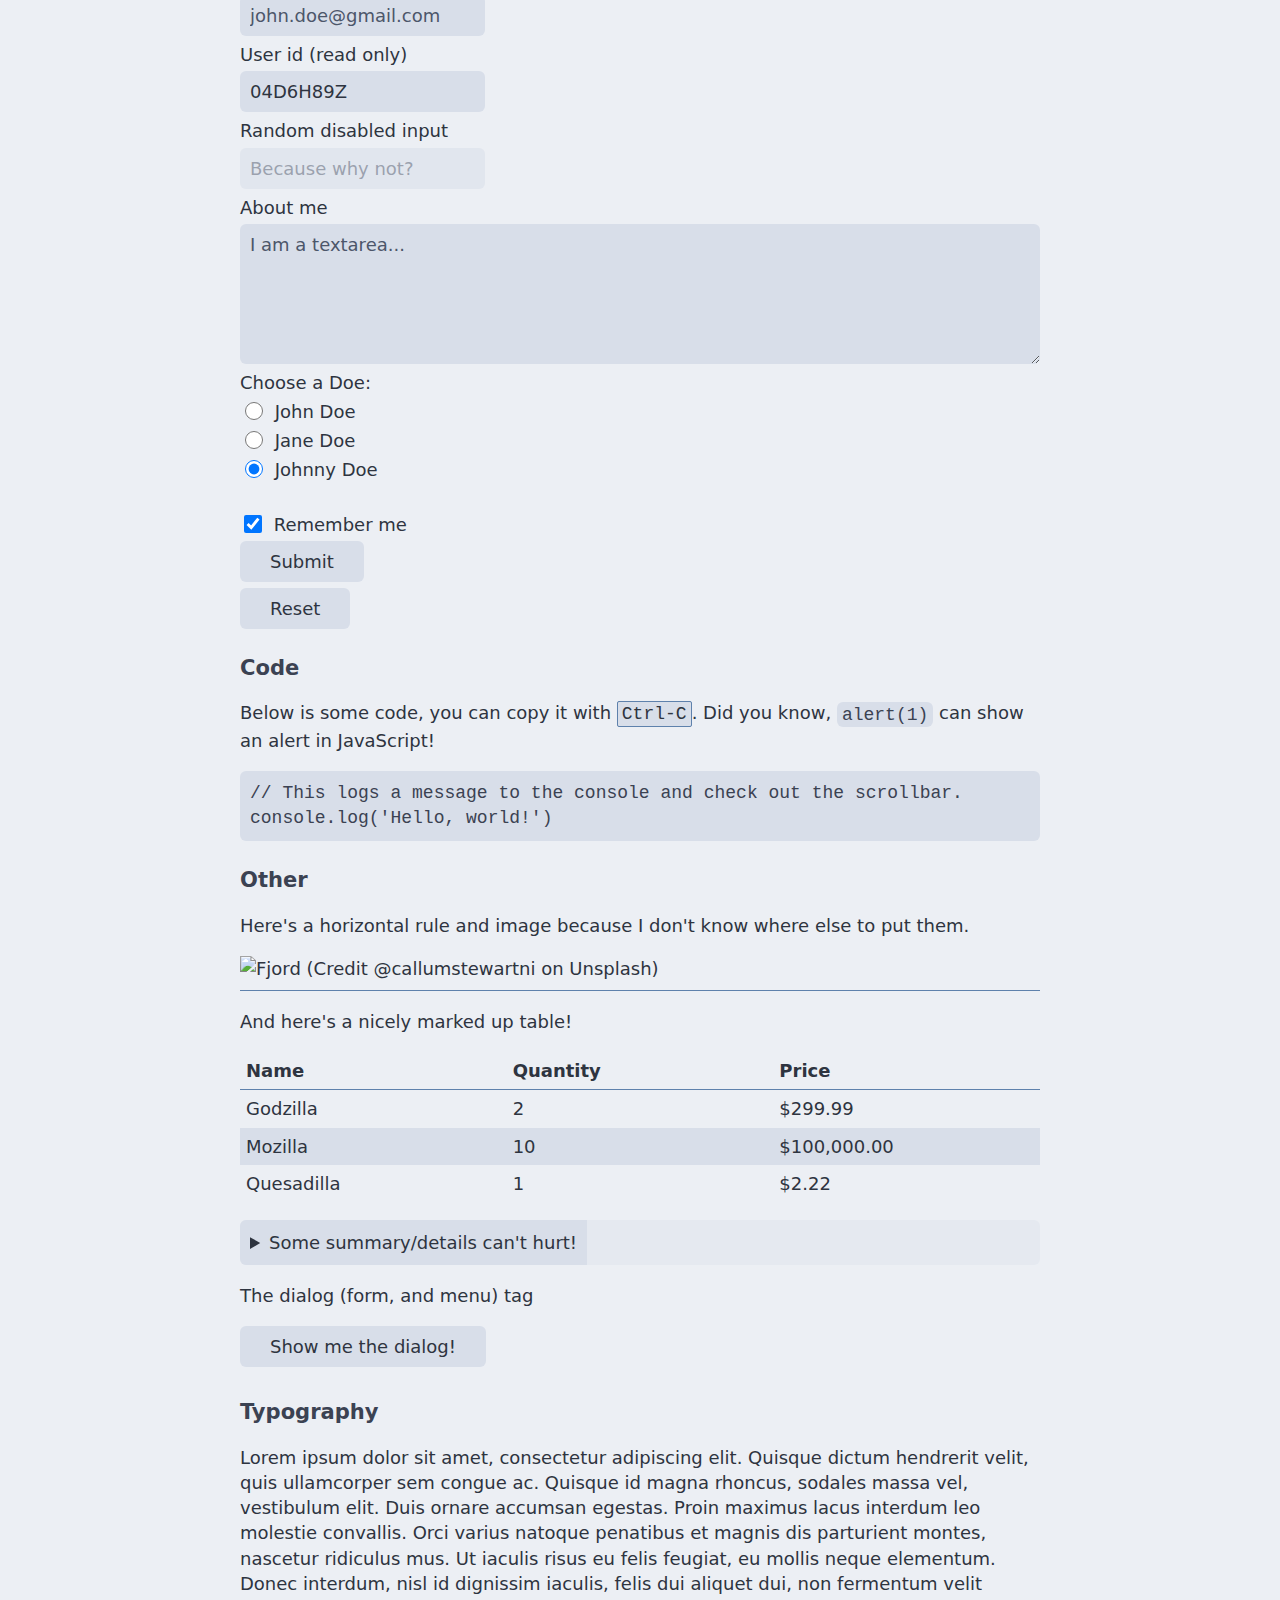
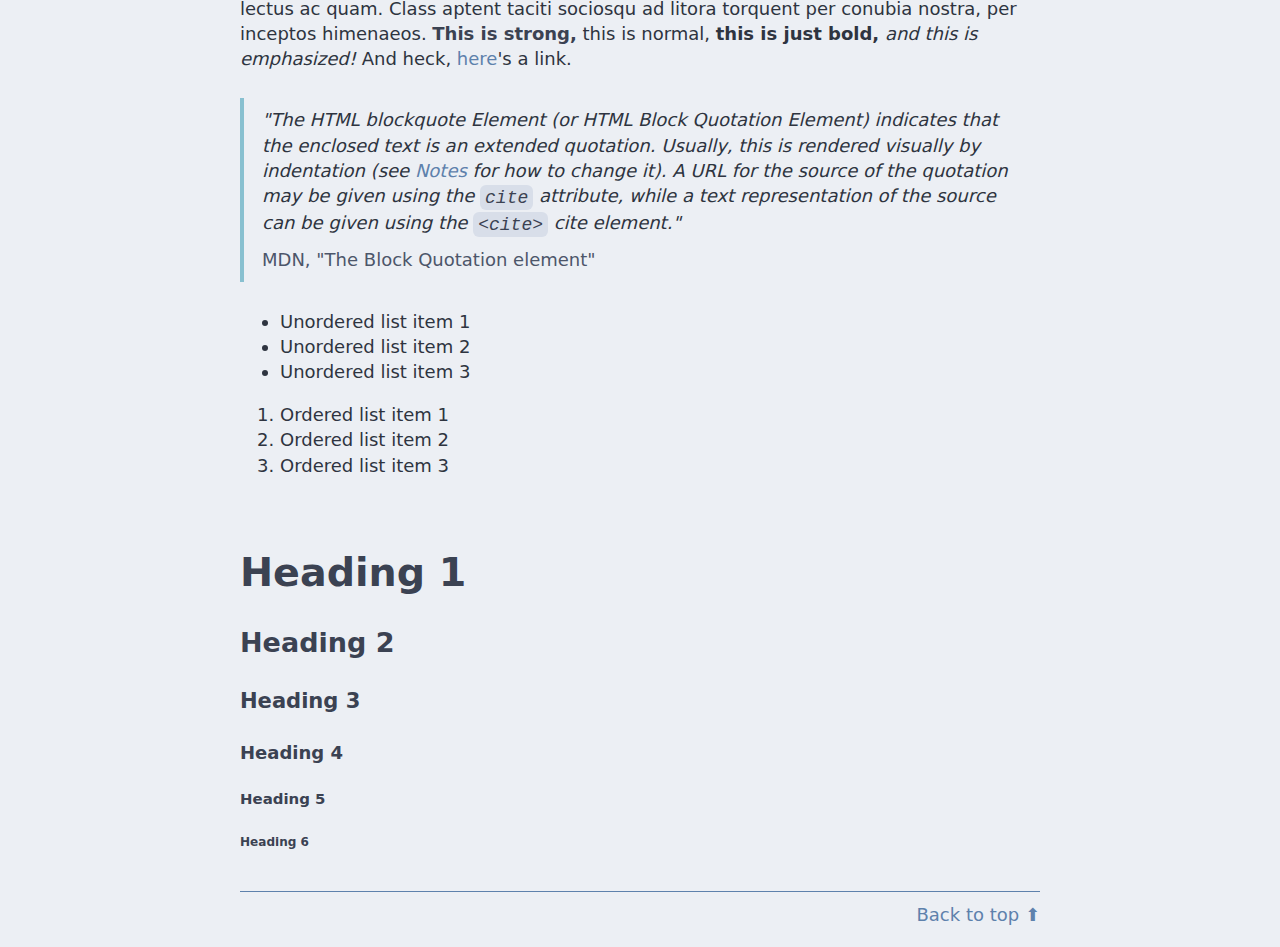
==== commit 665f5637: "edit docs" ====
--- a/out/docs/index.html
+++ b/out/docs/index.html
@@ -1,8 +1,8 @@
-<!DOCTYPE html><html lang="en"><head prefix="og: http://ogp.me/ns#"><meta charset="utf-8"><meta name="viewport" content="width=device-width, initial-scale=1.0"><title>IceWater.css</title><link rel="canonical" href="https://watercss.kognise.dev/"><meta name="description" content="A drop-in collection of CSS styles to make simple websites like this just a little bit nicer."><link rel="apple-touch-icon" sizes="180x180" href="./icons/apple-touch-icon.png"><link rel="icon" id="icon-16" type="image/png" sizes="16x16" href="./icons/favicon-16x16.png"><link rel="icon" id="icon-32" type="image/png" sizes="32x32" href="./icons/favicon-32x32.png"><link rel="manifest" href="./site.webmanifest"><link rel="mask-icon" href="./icons/safari-pinned-tab.svg" color="#5bbad5"><link rel="shortcut icon" id="icon-ico" href="./icons/favicon.ico"><meta name="apple-mobile-web-app-title" content="IceWater.css"><meta name="application-name" content="IceWater.css"><meta name="msapplication-TileColor" content="#00aba9"><meta name="msapplication-config" content="./icons/browserconfig.xml"><meta name="theme-color" content="#ffffff"><link rel="preload" as="style" href="./water.css/dark.min.css"><link rel="preload" as="style" href="./water.css/light.min.css"><link rel="stylesheet" id="js-startup-stylesheet" href="./water.css/water.min.css"><link rel="stylesheet" id="js-stylesheet"><link rel="stylesheet" href="style.css"><meta name="twitter:card" content="summary_large_image"><meta property="og:type" content="website"><meta property="og:url" content="https://watercss.kognise.dev/"><meta property="og:title" content="IceWater.css"><meta property="og:description" content="A drop-in collection of CSS styles to make simple websites like this just a little bit nicer."><meta property="og:image" content="https://raw.githubusercontent.com/kognise/water.css/master/assets/logo.png"><meta property="og:image:width" content="1154"><meta property="og:image:height" content="444"><script type="application/ld+json">{"@context":"http://www.schema.org","@type":"WebSite","name":"IceWater.css","alternateName":"IceWater.css","url":"https://watercss.kognise.dev/"}</script><script>window.navigator.clipboard||document.write(' <script src="https://unpkg.com/clipboard-polyfill@2.8.6/dist/clipboard-polyfill.promise.js"> <\/script>');</script><script type="module">
+<!DOCTYPE html><html lang="en"><head prefix="og: http://ogp.me/ns#"><meta charset="utf-8"><meta name="viewport" content="width=device-width, initial-scale=1.0"><title>IceWater.css</title><link rel="canonical" href="https://firexcy.github.io/icewater.css/"><meta name="description" content="A drop-in collection of CSS styles to make simple websites like this just a little bit nicer."><link rel="apple-touch-icon" sizes="180x180" href="./icons/apple-touch-icon.png"><link rel="icon" id="icon-16" type="image/png" sizes="16x16" href="./icons/favicon-16x16.png"><link rel="icon" id="icon-32" type="image/png" sizes="32x32" href="./icons/favicon-32x32.png"><link rel="manifest" href="./site.webmanifest"><link rel="mask-icon" href="./icons/safari-pinned-tab.svg" color="#5bbad5"><link rel="shortcut icon" id="icon-ico" href="./icons/favicon.ico"><meta name="apple-mobile-web-app-title" content="IceWater.css"><meta name="application-name" content="IceWater.css"><meta name="msapplication-TileColor" content="#00aba9"><meta name="msapplication-config" content="./icons/browserconfig.xml"><meta name="theme-color" content="#ffffff"><link rel="preload" as="style" href="./water.css/dark.min.css"><link rel="preload" as="style" href="./water.css/light.min.css"><link rel="stylesheet" id="js-startup-stylesheet" href="./water.css/water.min.css"><link rel="stylesheet" id="js-stylesheet"><link rel="stylesheet" href="style.css"><meta name="twitter:card" content="summary_large_image"><meta property="og:type" content="website"><meta property="og:url" content="https://firexcy.github.io/icewater.css/"><meta property="og:title" content="IceWater.css"><meta property="og:description" content="A drop-in collection of CSS styles to make simple websites like this just a little bit nicer."><meta property="og:image" content="https://raw.githubusercontent.com/firexcy/icewater.css/master/assets/logo.png"><meta property="og:image:width" content="1154"><meta property="og:image:height" content="444"><script type="application/ld+json">{"@context":"http://www.schema.org","@type":"WebSite","name":"IceWater.css","alternateName":"IceWater.css","url":"https://firexcy.github.io/icewater.css/"}</script><script>window.navigator.clipboard||document.write(' <script src="https://unpkg.com/clipboard-polyfill@2.8.6/dist/clipboard-polyfill.promise.js"> <\/script>');</script><script type="module">
       import faviconSwitcher from 'https://unpkg.com/favicon-mode-switcher@1.0.4/dist/index.min.mjs'
       faviconSwitcher([
         { element: '#icon-ico', href: { dark: './icons/light-favicon.ico' } },
         { element: '#icon-16', href: { dark: './icons/light-favicon-16x16.png' } },
         { element: '#icon-32', href: { dark: './icons/light-favicon-32x32.png' } }
       ])
-    </script></head><body> <h1>IceWater.css</h1> <p> IceWater.css is a drop-in collection of CSS styles to make simple websites like this just a little bit nicer. </p> <p> Now you can write your simple static site with nice semantic html, and IceWater.css will manage the styling for you. </p> <div class="row"> <div> <a href="#installation"><b>Get it already!</b></a> <br> <a href="https://github.com/firexcy/icewater.css"><b>GitHub</b></a> </div> </div> <h2>Installation</h2> <div id="installation"> <header class="row"> <h3 id="link-snippet-headline"> Paste this into the <code>&lt;head&gt;</code> of your HTML: </h3> <button type="button" id="copy-button"> <span id="copy-button-feedback"></span> Copy to clipboard </button> </header> <div id="link-snippet-container"> <pre id="link-snippet-auto"><code>&lt;link rel="stylesheet" href="https://cdn.jsdelivr.net/npm/water.css@2/out/water.css"></code></pre> <pre hidden id="link-snippet-dark"><code>&lt;link rel="stylesheet" href="https://cdn.jsdelivr.net/npm/water.css@2/out/dark.css"></code></pre> <pre hidden id="link-snippet-light"><code>&lt;link rel="stylesheet" href="https://cdn.jsdelivr.net/npm/water.css@2/out/light.css"></code></pre> </div> <h3>Options</h3> <form id="theme-form"> <input type="radio" value="auto" checked name="theme" id="theme-auto"> <label for="theme-auto">Automatic</label> <input type="radio" value="dark" name="theme" id="theme-dark"> <label for="theme-dark">Dark theme</label> <input type="radio" value="light" name="theme" id="theme-light"> <label for="theme-light">Light theme</label> </form> <table id="version-info"> <caption> <h3>Version info</h3> </caption> <tbody> <tr> <th scope="row">File</th> <td id="table-file-name"></td> </tr> <tr> <th scope="row">Size (min + gzip)</th> <td id="table-file-size"></td> </tr> <tr> <th scope="row">Theme</th> <td id="table-theme"></td> </tr> </tbody> </table> </div> <h2 id="goals">Goals</h2> <ul> <li>Responsive</li> <li>Good code quality</li> <li>Good browser support</li> <li>Small size (&lt; 2kb)</li> <li>Beautiful</li> <li>No classes</li> </ul> <h2 id="responsive">Is it responsive?</h2> <p> <strong>Heck yeah!</strong> It doesn't include any fancy styles so it's easily mobile responsive. Just add the famous <a href="https://www.w3schools.com/css/css_rwd_viewport.asp">responsive viewport tag</a> and you'll be good to go! </p> <p>In fact, try resizing this page. Everything flows super nicely as you'll see.</p> <h2 id="bookmarklet">Bookmarklet</h2> <p> A bookmarklet is a snippet of JavaScript that sits in your bookmarks bar. </p> <p> The Waterize bookmarklet can be used to make ugly websites more readable by replacing the styles with IceWater.css. Just drag this link to your bookmarks bar: </p> <strong> <a href="javascript:void%20function(){const%20a=a=%3Edocument.querySelectorAll(a),b=(a,b)=%3EObject.assign(document.createElement(a),b);a(%22link[rel=\%22stylesheet\%22],style%22).forEach(a=%3Ea.remove()),a(%22*%22).forEach(a=%3Ea.style=%22%22),document.head.append(b(%22link%22,{rel:%22stylesheet%22,href:%22//cdn.jsdelivr.net/gh/firexcy/icewater.css%40master/out/water.css%22}),!a(%22meta[name=\%22viewport\%22]%22).length%26%26b(%22meta%22,{name:%22viewport%22,content:%22width=device-width,initial-scale=1.0%22}))}();"> Waterize </a> </strong> <h2 id="demo">Element demos</h2> <p>This is supposed to be a demo page so we need more elements!</p> <h3 id="form-elements">Form elements</h3> <form> <label for="email">Email</label> <input type="email" name="email" id="email" placeholder="john.doe@gmail.com"> <label for="id">User id (read only)</label> <input readonly name="id" id="id" value="04D6H89Z"> <label for="disabled">Random disabled input</label> <input disabled name="disabled" id="disabled" placeholder="Because why not?"> <label for="about">About me</label> <textarea name="about" id="about" placeholder="I am a textarea..."></textarea> <label>Choose a Doe:</label> <div> <input type="radio" id="john" name="drone" value="john" checked> <label for="john">John Doe</label> </div> <div> <input type="radio" id="jane" name="drone" value="jane" checked> <label for="jane">Jane Doe</label> </div> <div> <input type="radio" id="johnny" name="drone" value="johnny" checked> <label for="johnny">Johnny Doe</label> </div> <br> <input type="checkbox" name="remember" id="remember" checked> <label for="remember">Remember me</label> <input type="submit" value="Submit"> <input type="reset" value="Reset"> </form> <h3 id="code">Code</h3> <p> Below is some code, you can copy it with <kbd>Ctrl-C</kbd>. Did you know, <code>alert(1)</code> can show an alert in JavaScript! </p> <pre><code>// This logs a message to the console and check out the scrollbar.<br>console.log('Hello, world!')</code></pre> <h3 id="other">Other</h3> <p>Here's a horizontal rule and image because I don't know where else to put them.</p> <img src="https://images.unsplash.com/photo-1516898263-bc9e1a4e7e8d?ixid=MnwxMjA3fDB8MHxwaG90by1wYWdlfHx8fGVufDB8fHx8&ixlib=rb-1.2.1&auto=format&fit=crop&w=2048&q=80" alt="Fjord (Credit @callumstewartni on Unsplash)"> <hr> <p>And here's a nicely marked up table!</p> <table> <thead> <tr> <th>Name</th> <th>Quantity</th> <th>Price</th> </tr> </thead> <tbody> <tr> <td>Godzilla</td> <td>2</td> <td>$299.99</td> </tr> <tr> <td>Mozilla</td> <td>10</td> <td>$100,000.00</td> </tr> <tr> <td>Quesadilla</td> <td>1</td> <td>$2.22</td> </tr> </tbody> </table> <details> <summary>Some summary/details can't hurt!</summary> <p>Lorem ipsum dolor sit blah blah.</p> </details> <p>The dialog (form, and menu) tag</p> <div> <button type="button" id="dialog-trigger"> Show me the dialog! </button> <span id="dialog-result"></span> </div> <dialog id="dialog"> <header>This is a sample dialog</header> <form method="dialog"> <p>What is your favorite pet animal?</p> <menu> <button value="feline">Cats</button> <button value="canine">Dogs</button> <button value="other">Others</button> </menu> </form> </dialog> <h3 id="typography">Typography</h3> <p> Lorem ipsum dolor sit amet, consectetur adipiscing elit. Quisque dictum hendrerit velit, quis ullamcorper sem congue ac. Quisque id magna rhoncus, sodales massa vel, vestibulum elit. Duis ornare accumsan egestas. Proin maximus lacus interdum leo molestie convallis. Orci varius natoque penatibus et magnis dis parturient montes, nascetur ridiculus mus. Ut iaculis risus eu felis feugiat, eu mollis neque elementum. Donec interdum, nisl id dignissim iaculis, felis dui aliquet dui, non fermentum velit lectus ac quam. Class aptent taciti sociosqu ad litora torquent per conubia nostra, per inceptos himenaeos. <strong>This is strong,</strong> this is normal, <b>this is just bold,</b> <em>and this is emphasized!</em> And heck, <a href="/">here</a>'s a link. </p> <blockquote cite="https://developer.mozilla.org/en-US/docs/Web/HTML/Element/blockquote"> "The HTML blockquote Element (or HTML Block Quotation Element) indicates that the enclosed text is an extended quotation. Usually, this is rendered visually by indentation (see <a href="https://developer.mozilla.org/en-US/docs/Web/HTML/Element/blockquote#Usage_notes">Notes</a> for how to change it). A URL for the source of the quotation may be given using the <code>cite</code> attribute, while a text representation of the source can be given using the <code>&lt;cite&gt;</code> cite element." <footer> <cite>MDN, "The Block Quotation element"</cite> </footer> </blockquote> <ul> <li>Unordered list item 1</li> <li>Unordered list item 2</li> <li>Unordered list item 3</li> </ul> <ol> <li>Ordered list item 1</li> <li>Ordered list item 2</li> <li>Ordered list item 3</li> </ol> <br> <h1>Heading 1</h1> <h2>Heading 2</h2> <h3>Heading 3</h3> <h4>Heading 4</h4> <h5>Heading 5</h5> <h6>Heading 6</h6> <footer> <a href="#">Back to top ⬆</a> </footer> <script src="script.js" defer></script> </body></html>+    </script></head><body> <h1>IceWater.css</h1> <p> IceWater.css is a drop-in collection of CSS styles to make simple websites like this just a little bit nicer. </p> <p> Now you can write your simple static site with nice semantic html, and IceWater.css will manage the styling for you. </p> <div class="row"> <div> <a href="#installation"><b>Get it already!</b></a> <br> <a href="https://github.com/firexcy/icewater.css"><b>GitHub</b></a> </div> </div> <h2>Installation</h2> <div id="installation"> <header class="row"> <h3 id="link-snippet-headline"> Paste this into the <code>&lt;head&gt;</code> of your HTML: </h3> <button type="button" id="copy-button"> <span id="copy-button-feedback"></span> Copy to clipboard </button> </header> <div id="link-snippet-container"> <pre id="link-snippet-auto"><code>&lt;link rel="stylesheet" href="https://cdn.jsdelivr.net/gh/firexcy/icewater.css@master/out/water.css"></code></pre> <pre hidden id="link-snippet-dark"><code>&lt;link rel="stylesheet" href="https://cdn.jsdelivr.net/gh/firexcy/icewater.css@master/out/dark.css"></code></pre> <pre hidden id="link-snippet-light"><code>&lt;link rel="stylesheet" href="https://cdn.jsdelivr.net/gh/firexcy/icewater.css@master/out/light.css"></code></pre> </div> <h3>Options</h3> <form id="theme-form"> <input type="radio" value="auto" checked name="theme" id="theme-auto"> <label for="theme-auto">Automatic</label> <input type="radio" value="dark" name="theme" id="theme-dark"> <label for="theme-dark">Dark theme</label> <input type="radio" value="light" name="theme" id="theme-light"> <label for="theme-light">Light theme</label> </form> <table id="version-info"> <caption> <h3>Version info</h3> </caption> <tbody> <tr> <th scope="row">File</th> <td id="table-file-name"></td> </tr> <tr> <th scope="row">Size (min + gzip)</th> <td id="table-file-size"></td> </tr> <tr> <th scope="row">Theme</th> <td id="table-theme"></td> </tr> </tbody> </table> </div> <h2 id="goals">Goals</h2> <ul> <li>Responsive</li> <li>Good code quality</li> <li>Good browser support</li> <li>Small size (&lt; 2kb)</li> <li>Beautiful</li> <li>No classes</li> </ul> <h2 id="responsive">Is it responsive?</h2> <p> <strong>Heck yeah!</strong> It doesn't include any fancy styles so it's easily mobile responsive. Just add the famous <a href="https://www.w3schools.com/css/css_rwd_viewport.asp">responsive viewport tag</a> and you'll be good to go! </p> <p>In fact, try resizing this page. Everything flows super nicely as you'll see.</p> <h2 id="bookmarklet">Bookmarklet</h2> <p> A bookmarklet is a snippet of JavaScript that sits in your bookmarks bar. </p> <p> The Waterize bookmarklet can be used to make ugly websites more readable by replacing the styles with IceWater.css. Just drag this link to your bookmarks bar: </p> <strong> <a href="javascript:void%20function(){const%20a=a=%3Edocument.querySelectorAll(a),b=(a,b)=%3EObject.assign(document.createElement(a),b);a(%22link[rel=\%22stylesheet\%22],style%22).forEach(a=%3Ea.remove()),a(%22*%22).forEach(a=%3Ea.style=%22%22),document.head.append(b(%22link%22,{rel:%22stylesheet%22,href:%22//cdn.jsdelivr.net/gh/firexcy/icewater.css%40master/out/water.css%22}),!a(%22meta[name=\%22viewport\%22]%22).length%26%26b(%22meta%22,{name:%22viewport%22,content:%22width=device-width,initial-scale=1.0%22}))}();"> Waterize </a> </strong> <h2 id="demo">Element demos</h2> <p>This is supposed to be a demo page so we need more elements!</p> <h3 id="form-elements">Form elements</h3> <form> <label for="email">Email</label> <input type="email" name="email" id="email" placeholder="john.doe@gmail.com"> <label for="id">User id (read only)</label> <input readonly name="id" id="id" value="04D6H89Z"> <label for="disabled">Random disabled input</label> <input disabled name="disabled" id="disabled" placeholder="Because why not?"> <label for="about">About me</label> <textarea name="about" id="about" placeholder="I am a textarea..."></textarea> <label>Choose a Doe:</label> <div> <input type="radio" id="john" name="drone" value="john" checked> <label for="john">John Doe</label> </div> <div> <input type="radio" id="jane" name="drone" value="jane" checked> <label for="jane">Jane Doe</label> </div> <div> <input type="radio" id="johnny" name="drone" value="johnny" checked> <label for="johnny">Johnny Doe</label> </div> <br> <input type="checkbox" name="remember" id="remember" checked> <label for="remember">Remember me</label> <input type="submit" value="Submit"> <input type="reset" value="Reset"> </form> <h3 id="code">Code</h3> <p> Below is some code, you can copy it with <kbd>Ctrl-C</kbd>. Did you know, <code>alert(1)</code> can show an alert in JavaScript! </p> <pre><code>// This logs a message to the console and check out the scrollbar.<br>console.log('Hello, world!')</code></pre> <h3 id="other">Other</h3> <p>Here's a horizontal rule and image because I don't know where else to put them.</p> <img src="https://images.unsplash.com/photo-1516898263-bc9e1a4e7e8d?ixid=MnwxMjA3fDB8MHxwaG90by1wYWdlfHx8fGVufDB8fHx8&ixlib=rb-1.2.1&auto=format&fit=crop&w=2048&q=80" alt="Fjord (Credit @callumstewartni on Unsplash)"> <hr> <p>And here's a nicely marked up table!</p> <table> <thead> <tr> <th>Name</th> <th>Quantity</th> <th>Price</th> </tr> </thead> <tbody> <tr> <td>Godzilla</td> <td>2</td> <td>$299.99</td> </tr> <tr> <td>Mozilla</td> <td>10</td> <td>$100,000.00</td> </tr> <tr> <td>Quesadilla</td> <td>1</td> <td>$2.22</td> </tr> </tbody> </table> <details> <summary>Some summary/details can't hurt!</summary> <p>Lorem ipsum dolor sit blah blah.</p> </details> <p>The dialog (form, and menu) tag</p> <div> <button type="button" id="dialog-trigger"> Show me the dialog! </button> <span id="dialog-result"></span> </div> <dialog id="dialog"> <header>This is a sample dialog</header> <form method="dialog"> <p>What is your favorite pet animal?</p> <menu> <button value="feline">Cats</button> <button value="canine">Dogs</button> <button value="other">Others</button> </menu> </form> </dialog> <h3 id="typography">Typography</h3> <p> Lorem ipsum dolor sit amet, consectetur adipiscing elit. Quisque dictum hendrerit velit, quis ullamcorper sem congue ac. Quisque id magna rhoncus, sodales massa vel, vestibulum elit. Duis ornare accumsan egestas. Proin maximus lacus interdum leo molestie convallis. Orci varius natoque penatibus et magnis dis parturient montes, nascetur ridiculus mus. Ut iaculis risus eu felis feugiat, eu mollis neque elementum. Donec interdum, nisl id dignissim iaculis, felis dui aliquet dui, non fermentum velit lectus ac quam. Class aptent taciti sociosqu ad litora torquent per conubia nostra, per inceptos himenaeos. <strong>This is strong,</strong> this is normal, <b>this is just bold,</b> <em>and this is emphasized!</em> And heck, <a href="/">here</a>'s a link. </p> <blockquote cite="https://developer.mozilla.org/en-US/docs/Web/HTML/Element/blockquote"> "The HTML blockquote Element (or HTML Block Quotation Element) indicates that the enclosed text is an extended quotation. Usually, this is rendered visually by indentation (see <a href="https://developer.mozilla.org/en-US/docs/Web/HTML/Element/blockquote#Usage_notes">Notes</a> for how to change it). A URL for the source of the quotation may be given using the <code>cite</code> attribute, while a text representation of the source can be given using the <code>&lt;cite&gt;</code> cite element." <footer> <cite>MDN, "The Block Quotation element"</cite> </footer> </blockquote> <ul> <li>Unordered list item 1</li> <li>Unordered list item 2</li> <li>Unordered list item 3</li> </ul> <ol> <li>Ordered list item 1</li> <li>Ordered list item 2</li> <li>Ordered list item 3</li> </ol> <br> <h1>Heading 1</h1> <h2>Heading 2</h2> <h3>Heading 3</h3> <h4>Heading 4</h4> <h5>Heading 5</h5> <h6>Heading 6</h6> <footer> <a href="#">Back to top ⬆</a> </footer> <script src="script.js" defer></script> </body></html>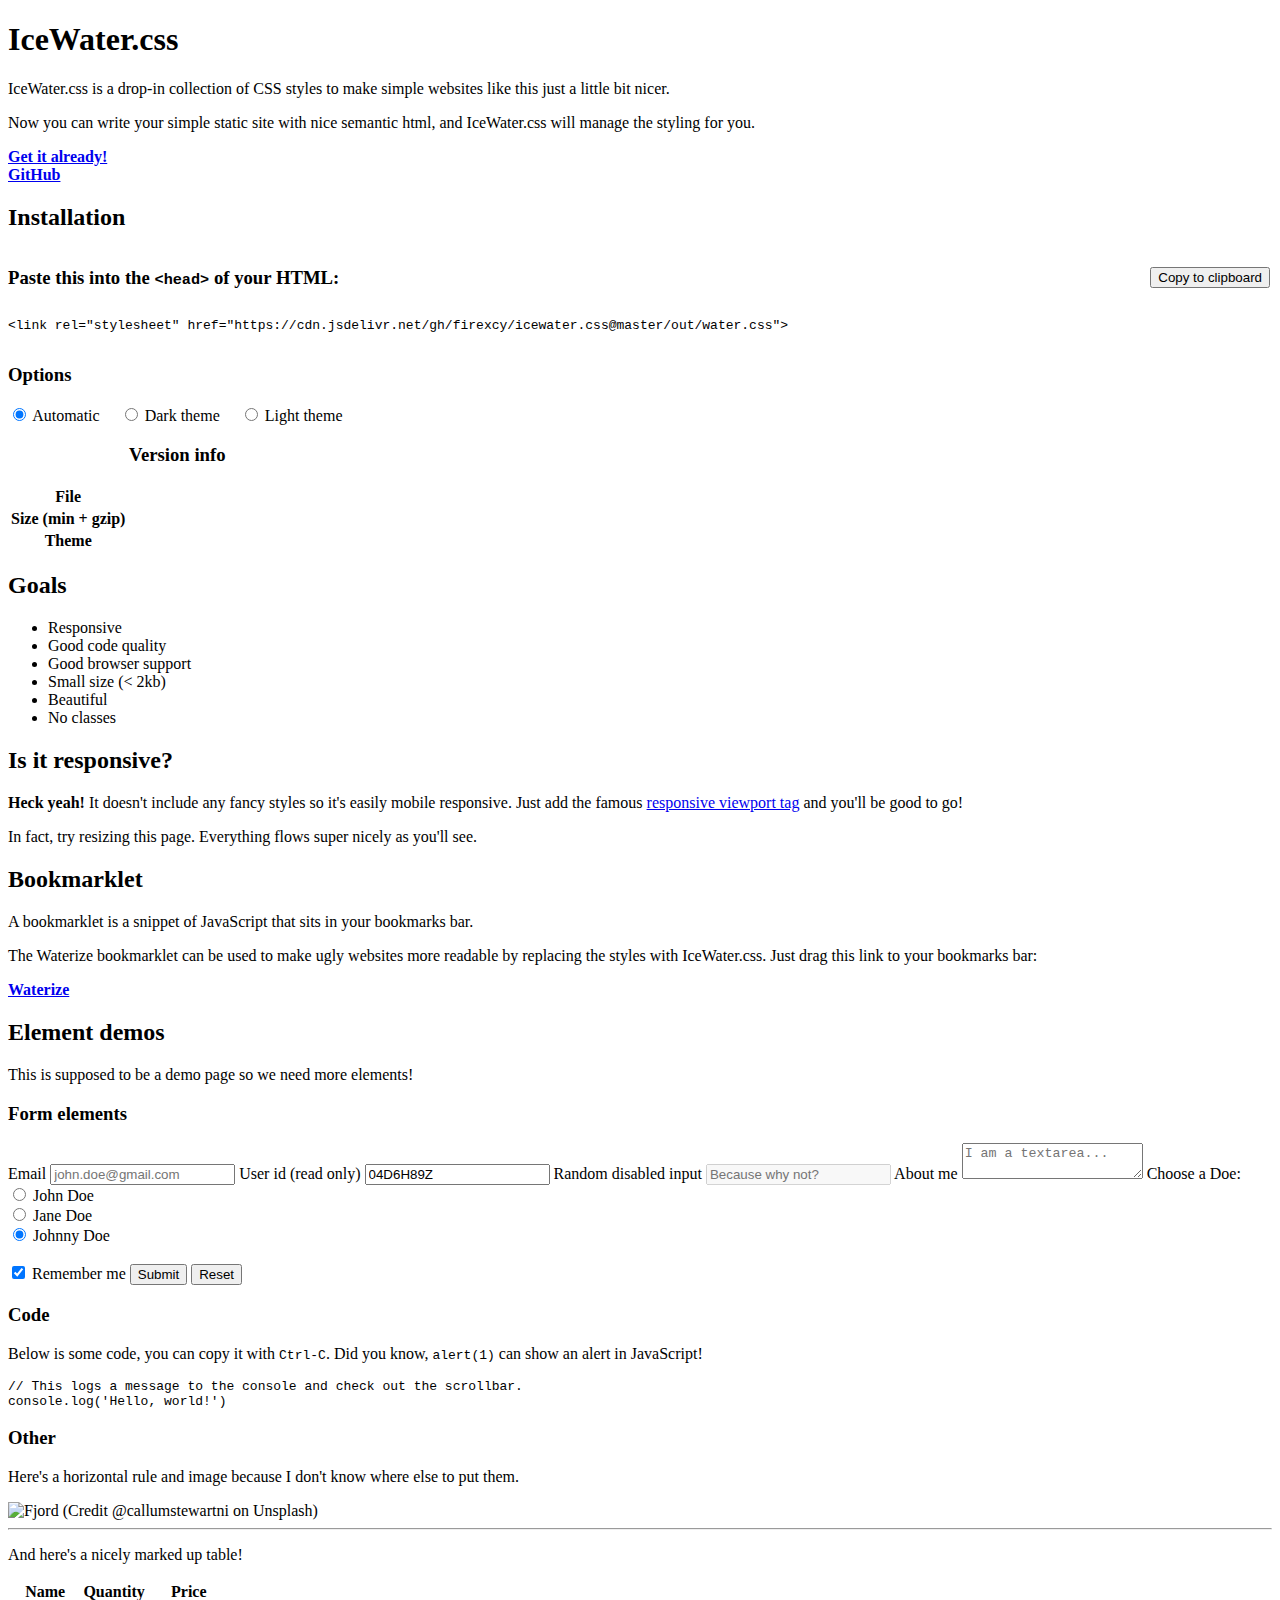
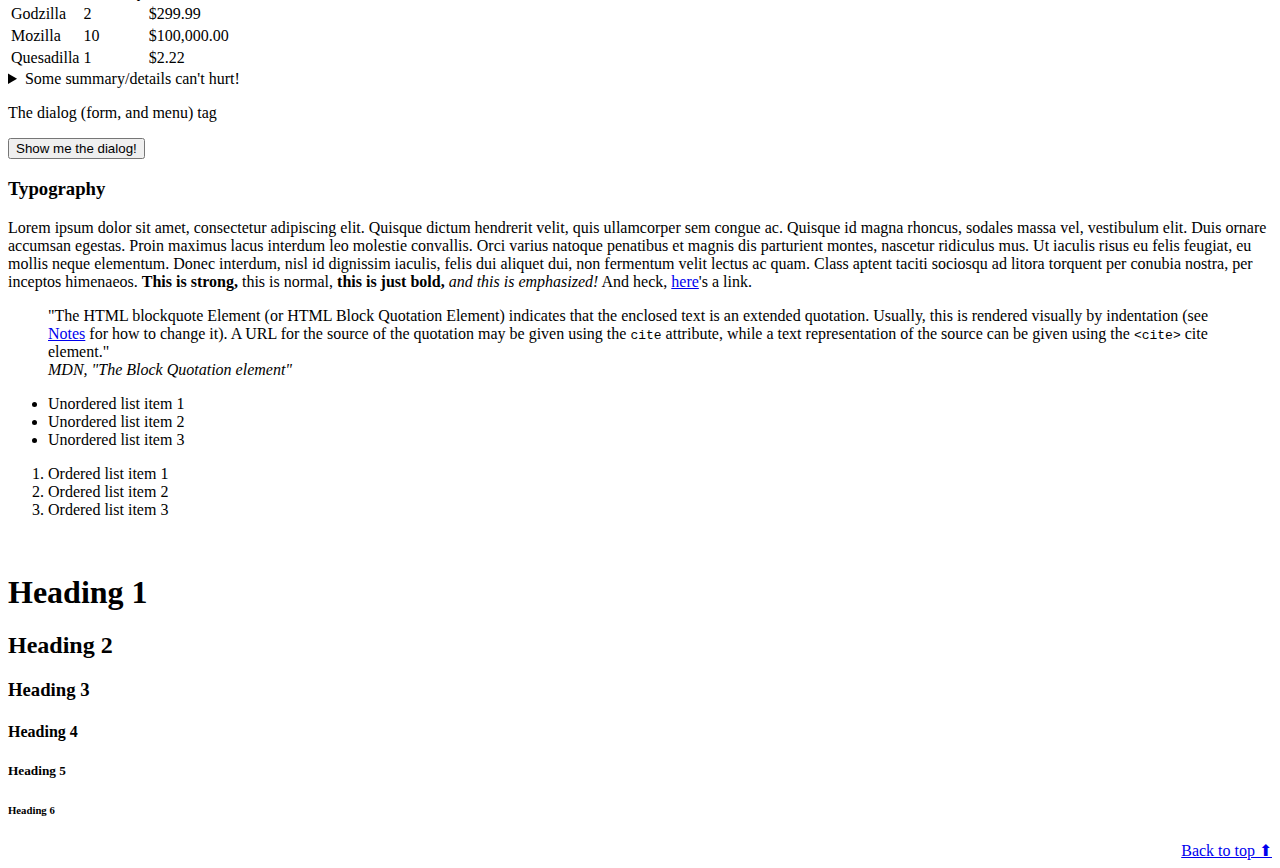
==== commit 70c66975: "edit docs" ====
--- a/out/docs/index.html
+++ b/out/docs/index.html
@@ -1,4 +1,4 @@
-<!DOCTYPE html><html lang="en"><head prefix="og: http://ogp.me/ns#"><meta charset="utf-8"><meta name="viewport" content="width=device-width, initial-scale=1.0"><title>IceWater.css</title><link rel="canonical" href="https://firexcy.github.io/icewater.css/"><meta name="description" content="A drop-in collection of CSS styles to make simple websites like this just a little bit nicer."><link rel="apple-touch-icon" sizes="180x180" href="./icons/apple-touch-icon.png"><link rel="icon" id="icon-16" type="image/png" sizes="16x16" href="./icons/favicon-16x16.png"><link rel="icon" id="icon-32" type="image/png" sizes="32x32" href="./icons/favicon-32x32.png"><link rel="manifest" href="./site.webmanifest"><link rel="mask-icon" href="./icons/safari-pinned-tab.svg" color="#5bbad5"><link rel="shortcut icon" id="icon-ico" href="./icons/favicon.ico"><meta name="apple-mobile-web-app-title" content="IceWater.css"><meta name="application-name" content="IceWater.css"><meta name="msapplication-TileColor" content="#00aba9"><meta name="msapplication-config" content="./icons/browserconfig.xml"><meta name="theme-color" content="#ffffff"><link rel="preload" as="style" href="./water.css/dark.min.css"><link rel="preload" as="style" href="./water.css/light.min.css"><link rel="stylesheet" id="js-startup-stylesheet" href="./water.css/water.min.css"><link rel="stylesheet" id="js-stylesheet"><link rel="stylesheet" href="style.css"><meta name="twitter:card" content="summary_large_image"><meta property="og:type" content="website"><meta property="og:url" content="https://firexcy.github.io/icewater.css/"><meta property="og:title" content="IceWater.css"><meta property="og:description" content="A drop-in collection of CSS styles to make simple websites like this just a little bit nicer."><meta property="og:image" content="https://raw.githubusercontent.com/firexcy/icewater.css/master/assets/logo.png"><meta property="og:image:width" content="1154"><meta property="og:image:height" content="444"><script type="application/ld+json">{"@context":"http://www.schema.org","@type":"WebSite","name":"IceWater.css","alternateName":"IceWater.css","url":"https://firexcy.github.io/icewater.css/"}</script><script>window.navigator.clipboard||document.write(' <script src="https://unpkg.com/clipboard-polyfill@2.8.6/dist/clipboard-polyfill.promise.js"> <\/script>');</script><script type="module">
+<!DOCTYPE html><html lang="en"><head prefix="og: http://ogp.me/ns#"><meta charset="utf-8"><meta name="viewport" content="width=device-width, initial-scale=1.0"><title>IceWater.css</title><link rel="canonical" href="https://firexcy.github.io/icewater.css/"><meta name="description" content="A drop-in collection of CSS styles to make simple websites like this just a little bit nicer."><link rel="apple-touch-icon" sizes="180x180" href="./icons/apple-touch-icon.png"><link rel="icon" id="icon-16" type="image/png" sizes="16x16" href="./icons/favicon-16x16.png"><link rel="icon" id="icon-32" type="image/png" sizes="32x32" href="./icons/favicon-32x32.png"><link rel="manifest" href="./site.webmanifest"><link rel="mask-icon" href="./icons/safari-pinned-tab.svg" color="#5bbad5"><link rel="shortcut icon" id="icon-ico" href="./icons/favicon.ico"><meta name="apple-mobile-web-app-title" content="IceWater.css"><meta name="application-name" content="IceWater.css"><meta name="msapplication-TileColor" content="#00aba9"><meta name="msapplication-config" content="./icons/browserconfig.xml"><meta name="theme-color" content="#ffffff"><link rel="preload" as="style" href="https://cdn.jsdelivr.net/gh/firexcy/icewater.css@master/out/dark.min.css"><link rel="preload" as="style" href="https://cdn.jsdelivr.net/gh/firexcy/icewater.css@master/out/light.min.css"><link rel="stylesheet" id="js-startup-stylesheet" href="https://cdn.jsdelivr.net/gh/firexcy/icewater.css@master/out/water.min.css"><link rel="stylesheet" id="js-stylesheet"><link rel="stylesheet" href="style.css"><meta name="twitter:card" content="summary_large_image"><meta property="og:type" content="website"><meta property="og:url" content="https://firexcy.github.io/icewater.css/"><meta property="og:title" content="IceWater.css"><meta property="og:description" content="A drop-in collection of CSS styles to make simple websites like this just a little bit nicer."><meta property="og:image" content="https://raw.githubusercontent.com/firexcy/icewater.css/master/assets/logo.png"><meta property="og:image:width" content="1154"><meta property="og:image:height" content="444"><script type="application/ld+json">{"@context":"http://www.schema.org","@type":"WebSite","name":"IceWater.css","alternateName":"IceWater.css","url":"https://firexcy.github.io/icewater.css/"}</script><script>window.navigator.clipboard||document.write(' <script src="https://unpkg.com/clipboard-polyfill@2.8.6/dist/clipboard-polyfill.promise.js"> <\/script>');</script><script type="module">
       import faviconSwitcher from 'https://unpkg.com/favicon-mode-switcher@1.0.4/dist/index.min.mjs'
       faviconSwitcher([
         { element: '#icon-ico', href: { dark: './icons/light-favicon.ico' } },
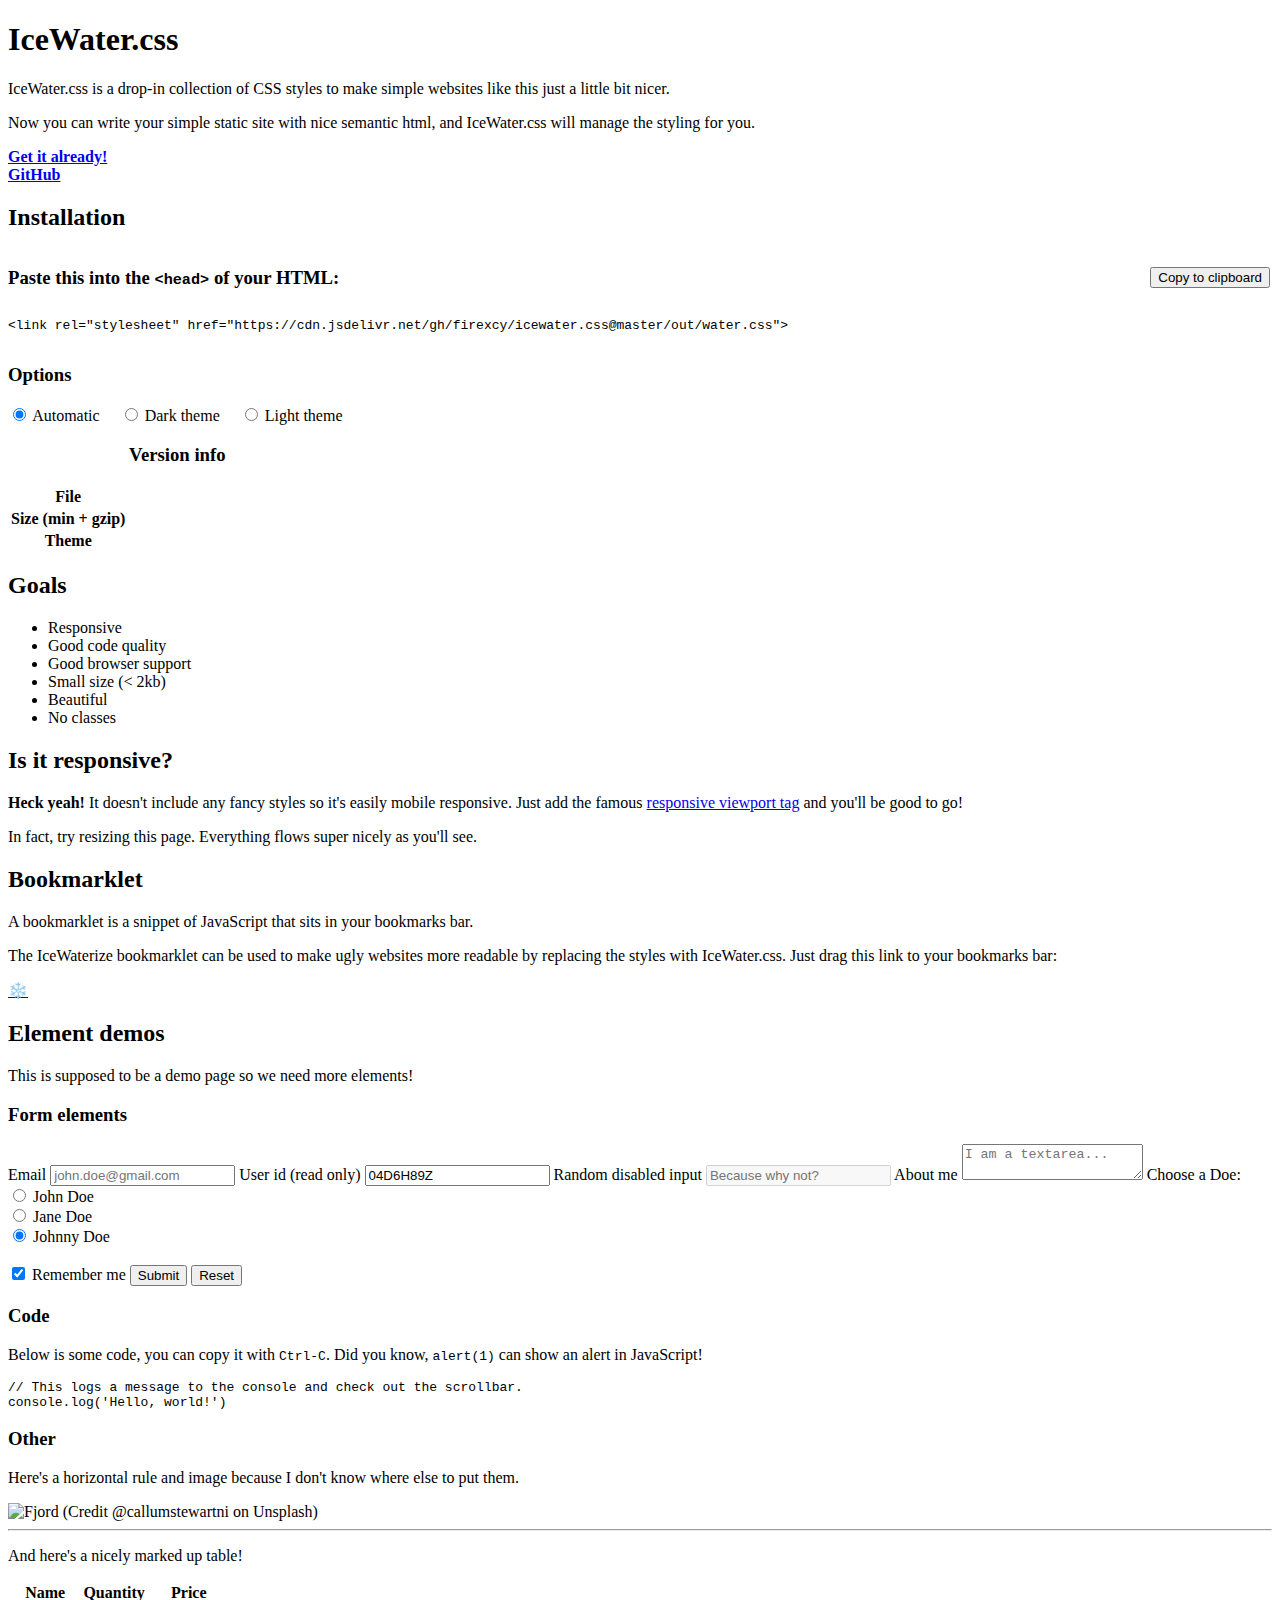
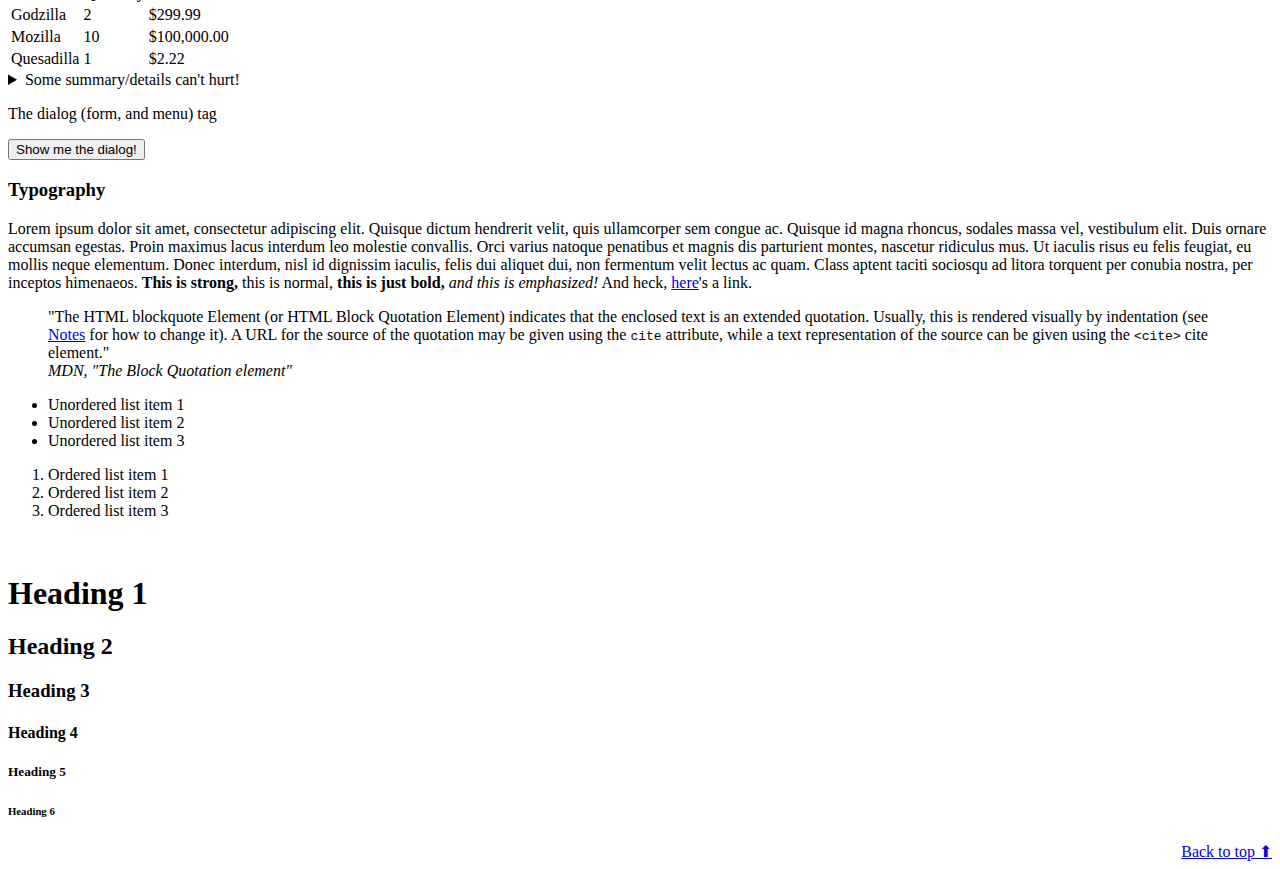
==== commit f6d9d210: "edit docs" ====
--- a/out/docs/index.html
+++ b/out/docs/index.html
@@ -5,4 +5,4 @@
         { element: '#icon-16', href: { dark: './icons/light-favicon-16x16.png' } },
         { element: '#icon-32', href: { dark: './icons/light-favicon-32x32.png' } }
       ])
-    </script></head><body> <h1>IceWater.css</h1> <p> IceWater.css is a drop-in collection of CSS styles to make simple websites like this just a little bit nicer. </p> <p> Now you can write your simple static site with nice semantic html, and IceWater.css will manage the styling for you. </p> <div class="row"> <div> <a href="#installation"><b>Get it already!</b></a> <br> <a href="https://github.com/firexcy/icewater.css"><b>GitHub</b></a> </div> </div> <h2>Installation</h2> <div id="installation"> <header class="row"> <h3 id="link-snippet-headline"> Paste this into the <code>&lt;head&gt;</code> of your HTML: </h3> <button type="button" id="copy-button"> <span id="copy-button-feedback"></span> Copy to clipboard </button> </header> <div id="link-snippet-container"> <pre id="link-snippet-auto"><code>&lt;link rel="stylesheet" href="https://cdn.jsdelivr.net/gh/firexcy/icewater.css@master/out/water.css"></code></pre> <pre hidden id="link-snippet-dark"><code>&lt;link rel="stylesheet" href="https://cdn.jsdelivr.net/gh/firexcy/icewater.css@master/out/dark.css"></code></pre> <pre hidden id="link-snippet-light"><code>&lt;link rel="stylesheet" href="https://cdn.jsdelivr.net/gh/firexcy/icewater.css@master/out/light.css"></code></pre> </div> <h3>Options</h3> <form id="theme-form"> <input type="radio" value="auto" checked name="theme" id="theme-auto"> <label for="theme-auto">Automatic</label> <input type="radio" value="dark" name="theme" id="theme-dark"> <label for="theme-dark">Dark theme</label> <input type="radio" value="light" name="theme" id="theme-light"> <label for="theme-light">Light theme</label> </form> <table id="version-info"> <caption> <h3>Version info</h3> </caption> <tbody> <tr> <th scope="row">File</th> <td id="table-file-name"></td> </tr> <tr> <th scope="row">Size (min + gzip)</th> <td id="table-file-size"></td> </tr> <tr> <th scope="row">Theme</th> <td id="table-theme"></td> </tr> </tbody> </table> </div> <h2 id="goals">Goals</h2> <ul> <li>Responsive</li> <li>Good code quality</li> <li>Good browser support</li> <li>Small size (&lt; 2kb)</li> <li>Beautiful</li> <li>No classes</li> </ul> <h2 id="responsive">Is it responsive?</h2> <p> <strong>Heck yeah!</strong> It doesn't include any fancy styles so it's easily mobile responsive. Just add the famous <a href="https://www.w3schools.com/css/css_rwd_viewport.asp">responsive viewport tag</a> and you'll be good to go! </p> <p>In fact, try resizing this page. Everything flows super nicely as you'll see.</p> <h2 id="bookmarklet">Bookmarklet</h2> <p> A bookmarklet is a snippet of JavaScript that sits in your bookmarks bar. </p> <p> The Waterize bookmarklet can be used to make ugly websites more readable by replacing the styles with IceWater.css. Just drag this link to your bookmarks bar: </p> <strong> <a href="javascript:void%20function(){const%20a=a=%3Edocument.querySelectorAll(a),b=(a,b)=%3EObject.assign(document.createElement(a),b);a(%22link[rel=\%22stylesheet\%22],style%22).forEach(a=%3Ea.remove()),a(%22*%22).forEach(a=%3Ea.style=%22%22),document.head.append(b(%22link%22,{rel:%22stylesheet%22,href:%22//cdn.jsdelivr.net/gh/firexcy/icewater.css%40master/out/water.css%22}),!a(%22meta[name=\%22viewport\%22]%22).length%26%26b(%22meta%22,{name:%22viewport%22,content:%22width=device-width,initial-scale=1.0%22}))}();"> Waterize </a> </strong> <h2 id="demo">Element demos</h2> <p>This is supposed to be a demo page so we need more elements!</p> <h3 id="form-elements">Form elements</h3> <form> <label for="email">Email</label> <input type="email" name="email" id="email" placeholder="john.doe@gmail.com"> <label for="id">User id (read only)</label> <input readonly name="id" id="id" value="04D6H89Z"> <label for="disabled">Random disabled input</label> <input disabled name="disabled" id="disabled" placeholder="Because why not?"> <label for="about">About me</label> <textarea name="about" id="about" placeholder="I am a textarea..."></textarea> <label>Choose a Doe:</label> <div> <input type="radio" id="john" name="drone" value="john" checked> <label for="john">John Doe</label> </div> <div> <input type="radio" id="jane" name="drone" value="jane" checked> <label for="jane">Jane Doe</label> </div> <div> <input type="radio" id="johnny" name="drone" value="johnny" checked> <label for="johnny">Johnny Doe</label> </div> <br> <input type="checkbox" name="remember" id="remember" checked> <label for="remember">Remember me</label> <input type="submit" value="Submit"> <input type="reset" value="Reset"> </form> <h3 id="code">Code</h3> <p> Below is some code, you can copy it with <kbd>Ctrl-C</kbd>. Did you know, <code>alert(1)</code> can show an alert in JavaScript! </p> <pre><code>// This logs a message to the console and check out the scrollbar.<br>console.log('Hello, world!')</code></pre> <h3 id="other">Other</h3> <p>Here's a horizontal rule and image because I don't know where else to put them.</p> <img src="https://images.unsplash.com/photo-1516898263-bc9e1a4e7e8d?ixid=MnwxMjA3fDB8MHxwaG90by1wYWdlfHx8fGVufDB8fHx8&ixlib=rb-1.2.1&auto=format&fit=crop&w=2048&q=80" alt="Fjord (Credit @callumstewartni on Unsplash)"> <hr> <p>And here's a nicely marked up table!</p> <table> <thead> <tr> <th>Name</th> <th>Quantity</th> <th>Price</th> </tr> </thead> <tbody> <tr> <td>Godzilla</td> <td>2</td> <td>$299.99</td> </tr> <tr> <td>Mozilla</td> <td>10</td> <td>$100,000.00</td> </tr> <tr> <td>Quesadilla</td> <td>1</td> <td>$2.22</td> </tr> </tbody> </table> <details> <summary>Some summary/details can't hurt!</summary> <p>Lorem ipsum dolor sit blah blah.</p> </details> <p>The dialog (form, and menu) tag</p> <div> <button type="button" id="dialog-trigger"> Show me the dialog! </button> <span id="dialog-result"></span> </div> <dialog id="dialog"> <header>This is a sample dialog</header> <form method="dialog"> <p>What is your favorite pet animal?</p> <menu> <button value="feline">Cats</button> <button value="canine">Dogs</button> <button value="other">Others</button> </menu> </form> </dialog> <h3 id="typography">Typography</h3> <p> Lorem ipsum dolor sit amet, consectetur adipiscing elit. Quisque dictum hendrerit velit, quis ullamcorper sem congue ac. Quisque id magna rhoncus, sodales massa vel, vestibulum elit. Duis ornare accumsan egestas. Proin maximus lacus interdum leo molestie convallis. Orci varius natoque penatibus et magnis dis parturient montes, nascetur ridiculus mus. Ut iaculis risus eu felis feugiat, eu mollis neque elementum. Donec interdum, nisl id dignissim iaculis, felis dui aliquet dui, non fermentum velit lectus ac quam. Class aptent taciti sociosqu ad litora torquent per conubia nostra, per inceptos himenaeos. <strong>This is strong,</strong> this is normal, <b>this is just bold,</b> <em>and this is emphasized!</em> And heck, <a href="/">here</a>'s a link. </p> <blockquote cite="https://developer.mozilla.org/en-US/docs/Web/HTML/Element/blockquote"> "The HTML blockquote Element (or HTML Block Quotation Element) indicates that the enclosed text is an extended quotation. Usually, this is rendered visually by indentation (see <a href="https://developer.mozilla.org/en-US/docs/Web/HTML/Element/blockquote#Usage_notes">Notes</a> for how to change it). A URL for the source of the quotation may be given using the <code>cite</code> attribute, while a text representation of the source can be given using the <code>&lt;cite&gt;</code> cite element." <footer> <cite>MDN, "The Block Quotation element"</cite> </footer> </blockquote> <ul> <li>Unordered list item 1</li> <li>Unordered list item 2</li> <li>Unordered list item 3</li> </ul> <ol> <li>Ordered list item 1</li> <li>Ordered list item 2</li> <li>Ordered list item 3</li> </ol> <br> <h1>Heading 1</h1> <h2>Heading 2</h2> <h3>Heading 3</h3> <h4>Heading 4</h4> <h5>Heading 5</h5> <h6>Heading 6</h6> <footer> <a href="#">Back to top ⬆</a> </footer> <script src="script.js" defer></script> </body></html>+    </script></head><body> <h1>IceWater.css</h1> <p> IceWater.css is a drop-in collection of CSS styles to make simple websites like this just a little bit nicer. </p> <p> Now you can write your simple static site with nice semantic html, and IceWater.css will manage the styling for you. </p> <div class="row"> <div> <a href="#installation"><b>Get it already!</b></a> <br> <a href="https://github.com/firexcy/icewater.css"><b>GitHub</b></a> </div> </div> <h2>Installation</h2> <div id="installation"> <header class="row"> <h3 id="link-snippet-headline"> Paste this into the <code>&lt;head&gt;</code> of your HTML: </h3> <button type="button" id="copy-button"> <span id="copy-button-feedback"></span> Copy to clipboard </button> </header> <div id="link-snippet-container"> <pre id="link-snippet-auto"><code>&lt;link rel="stylesheet" href="https://cdn.jsdelivr.net/gh/firexcy/icewater.css@master/out/water.css"></code></pre> <pre hidden id="link-snippet-dark"><code>&lt;link rel="stylesheet" href="https://cdn.jsdelivr.net/gh/firexcy/icewater.css@master/out/dark.css"></code></pre> <pre hidden id="link-snippet-light"><code>&lt;link rel="stylesheet" href="https://cdn.jsdelivr.net/gh/firexcy/icewater.css@master/out/light.css"></code></pre> </div> <h3>Options</h3> <form id="theme-form"> <input type="radio" value="auto" checked name="theme" id="theme-auto"> <label for="theme-auto">Automatic</label> <input type="radio" value="dark" name="theme" id="theme-dark"> <label for="theme-dark">Dark theme</label> <input type="radio" value="light" name="theme" id="theme-light"> <label for="theme-light">Light theme</label> </form> <table id="version-info"> <caption> <h3>Version info</h3> </caption> <tbody> <tr> <th scope="row">File</th> <td id="table-file-name"></td> </tr> <tr> <th scope="row">Size (min + gzip)</th> <td id="table-file-size"></td> </tr> <tr> <th scope="row">Theme</th> <td id="table-theme"></td> </tr> </tbody> </table> </div> <h2 id="goals">Goals</h2> <ul> <li>Responsive</li> <li>Good code quality</li> <li>Good browser support</li> <li>Small size (&lt; 2kb)</li> <li>Beautiful</li> <li>No classes</li> </ul> <h2 id="responsive">Is it responsive?</h2> <p> <strong>Heck yeah!</strong> It doesn't include any fancy styles so it's easily mobile responsive. Just add the famous <a href="https://www.w3schools.com/css/css_rwd_viewport.asp">responsive viewport tag</a> and you'll be good to go! </p> <p>In fact, try resizing this page. Everything flows super nicely as you'll see.</p> <h2 id="bookmarklet">Bookmarklet</h2> <p> A bookmarklet is a snippet of JavaScript that sits in your bookmarks bar. </p> <p> The IceWaterize bookmarklet can be used to make ugly websites more readable by replacing the styles with IceWater.css. Just drag this link to your bookmarks bar: </p> <strong> <a href="javascript:void%20function(){const%20a=a=%3Edocument.querySelectorAll(a),b=(a,b)=%3EObject.assign(document.createElement(a),b);a(%22link[rel=\%22stylesheet\%22],style%22).forEach(a=%3Ea.remove()),a(%22*%22).forEach(a=%3Ea.style=%22%22),document.head.append(b(%22link%22,{rel:%22stylesheet%22,href:%22//cdn.jsdelivr.net/gh/firexcy/icewater.css%40master/out/water.css%22}),!a(%22meta[name=\%22viewport\%22]%22).length%26%26b(%22meta%22,{name:%22viewport%22,content:%22width=device-width,initial-scale=1.0%22}))}();"> ❄️ </a> </strong> <h2 id="demo">Element demos</h2> <p>This is supposed to be a demo page so we need more elements!</p> <h3 id="form-elements">Form elements</h3> <form> <label for="email">Email</label> <input type="email" name="email" id="email" placeholder="john.doe@gmail.com"> <label for="id">User id (read only)</label> <input readonly name="id" id="id" value="04D6H89Z"> <label for="disabled">Random disabled input</label> <input disabled name="disabled" id="disabled" placeholder="Because why not?"> <label for="about">About me</label> <textarea name="about" id="about" placeholder="I am a textarea..."></textarea> <label>Choose a Doe:</label> <div> <input type="radio" id="john" name="drone" value="john" checked> <label for="john">John Doe</label> </div> <div> <input type="radio" id="jane" name="drone" value="jane" checked> <label for="jane">Jane Doe</label> </div> <div> <input type="radio" id="johnny" name="drone" value="johnny" checked> <label for="johnny">Johnny Doe</label> </div> <br> <input type="checkbox" name="remember" id="remember" checked> <label for="remember">Remember me</label> <input type="submit" value="Submit"> <input type="reset" value="Reset"> </form> <h3 id="code">Code</h3> <p> Below is some code, you can copy it with <kbd>Ctrl-C</kbd>. Did you know, <code>alert(1)</code> can show an alert in JavaScript! </p> <pre><code>// This logs a message to the console and check out the scrollbar.<br>console.log('Hello, world!')</code></pre> <h3 id="other">Other</h3> <p>Here's a horizontal rule and image because I don't know where else to put them.</p> <img src="https://images.unsplash.com/photo-1516898263-bc9e1a4e7e8d?ixid=MnwxMjA3fDB8MHxwaG90by1wYWdlfHx8fGVufDB8fHx8&ixlib=rb-1.2.1&auto=format&fit=crop&w=2048&q=80" alt="Fjord (Credit @callumstewartni on Unsplash)"> <hr> <p>And here's a nicely marked up table!</p> <table> <thead> <tr> <th>Name</th> <th>Quantity</th> <th>Price</th> </tr> </thead> <tbody> <tr> <td>Godzilla</td> <td>2</td> <td>$299.99</td> </tr> <tr> <td>Mozilla</td> <td>10</td> <td>$100,000.00</td> </tr> <tr> <td>Quesadilla</td> <td>1</td> <td>$2.22</td> </tr> </tbody> </table> <details> <summary>Some summary/details can't hurt!</summary> <p>Lorem ipsum dolor sit blah blah.</p> </details> <p>The dialog (form, and menu) tag</p> <div> <button type="button" id="dialog-trigger"> Show me the dialog! </button> <span id="dialog-result"></span> </div> <dialog id="dialog"> <header>This is a sample dialog</header> <form method="dialog"> <p>What is your favorite pet animal?</p> <menu> <button value="feline">Cats</button> <button value="canine">Dogs</button> <button value="other">Others</button> </menu> </form> </dialog> <h3 id="typography">Typography</h3> <p> Lorem ipsum dolor sit amet, consectetur adipiscing elit. Quisque dictum hendrerit velit, quis ullamcorper sem congue ac. Quisque id magna rhoncus, sodales massa vel, vestibulum elit. Duis ornare accumsan egestas. Proin maximus lacus interdum leo molestie convallis. Orci varius natoque penatibus et magnis dis parturient montes, nascetur ridiculus mus. Ut iaculis risus eu felis feugiat, eu mollis neque elementum. Donec interdum, nisl id dignissim iaculis, felis dui aliquet dui, non fermentum velit lectus ac quam. Class aptent taciti sociosqu ad litora torquent per conubia nostra, per inceptos himenaeos. <strong>This is strong,</strong> this is normal, <b>this is just bold,</b> <em>and this is emphasized!</em> And heck, <a href="/">here</a>'s a link. </p> <blockquote cite="https://developer.mozilla.org/en-US/docs/Web/HTML/Element/blockquote"> "The HTML blockquote Element (or HTML Block Quotation Element) indicates that the enclosed text is an extended quotation. Usually, this is rendered visually by indentation (see <a href="https://developer.mozilla.org/en-US/docs/Web/HTML/Element/blockquote#Usage_notes">Notes</a> for how to change it). A URL for the source of the quotation may be given using the <code>cite</code> attribute, while a text representation of the source can be given using the <code>&lt;cite&gt;</code> cite element." <footer> <cite>MDN, "The Block Quotation element"</cite> </footer> </blockquote> <ul> <li>Unordered list item 1</li> <li>Unordered list item 2</li> <li>Unordered list item 3</li> </ul> <ol> <li>Ordered list item 1</li> <li>Ordered list item 2</li> <li>Ordered list item 3</li> </ol> <br> <h1>Heading 1</h1> <h2>Heading 2</h2> <h3>Heading 3</h3> <h4>Heading 4</h4> <h5>Heading 5</h5> <h6>Heading 6</h6> <footer> <a href="#">Back to top ⬆</a> </footer> <script src="script.js" defer></script> </body></html>